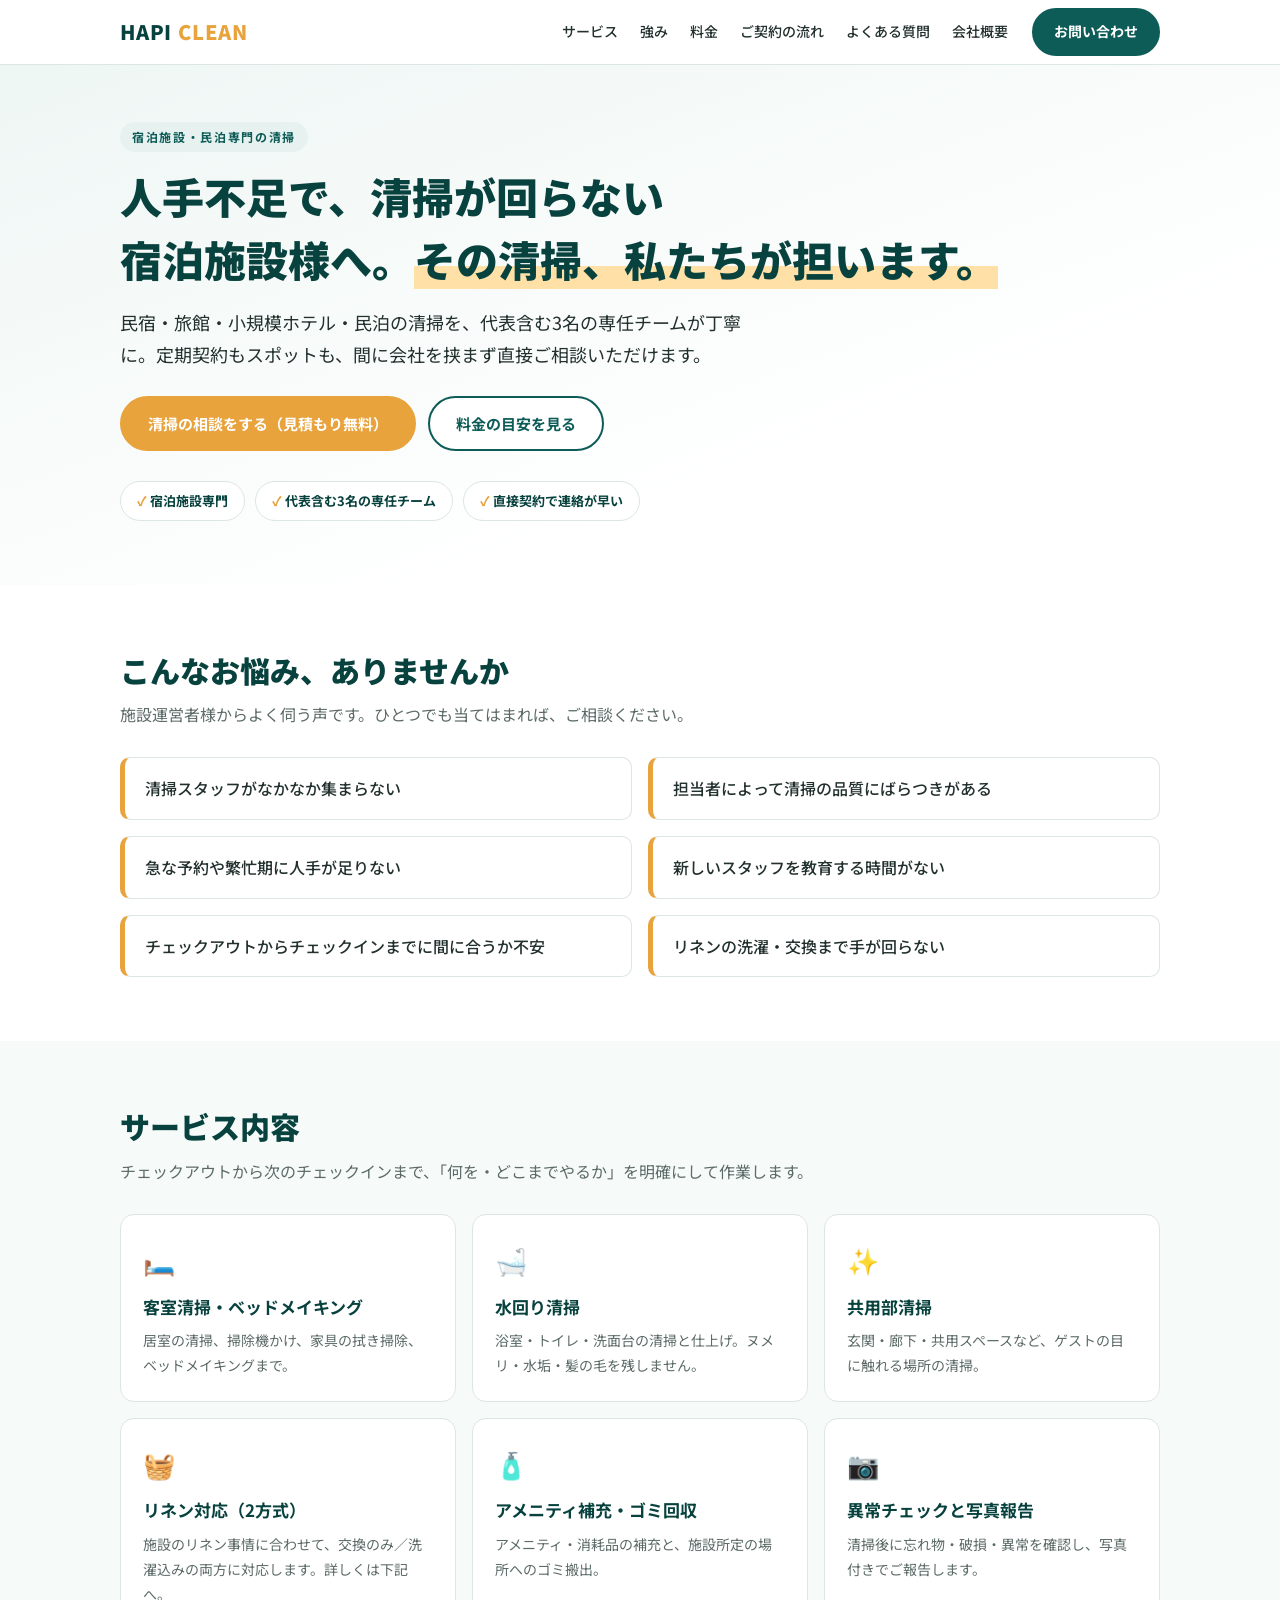
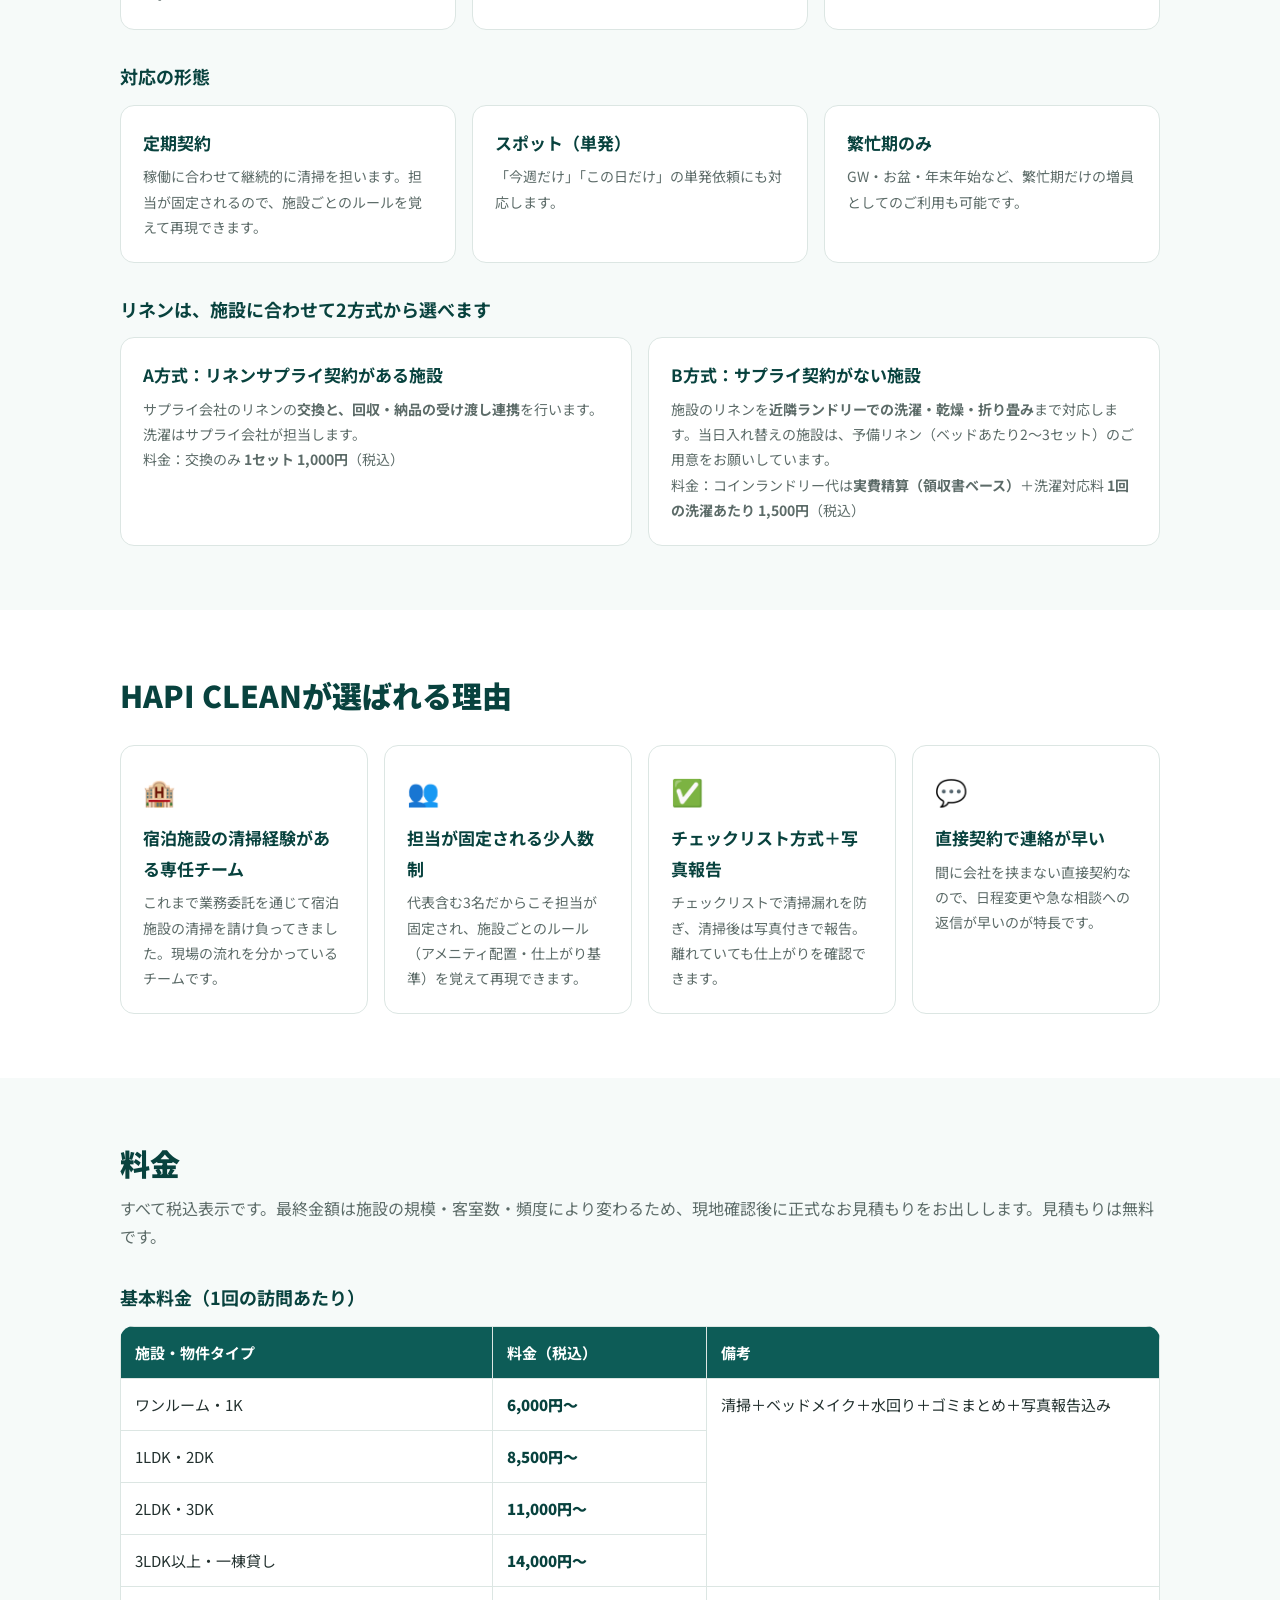
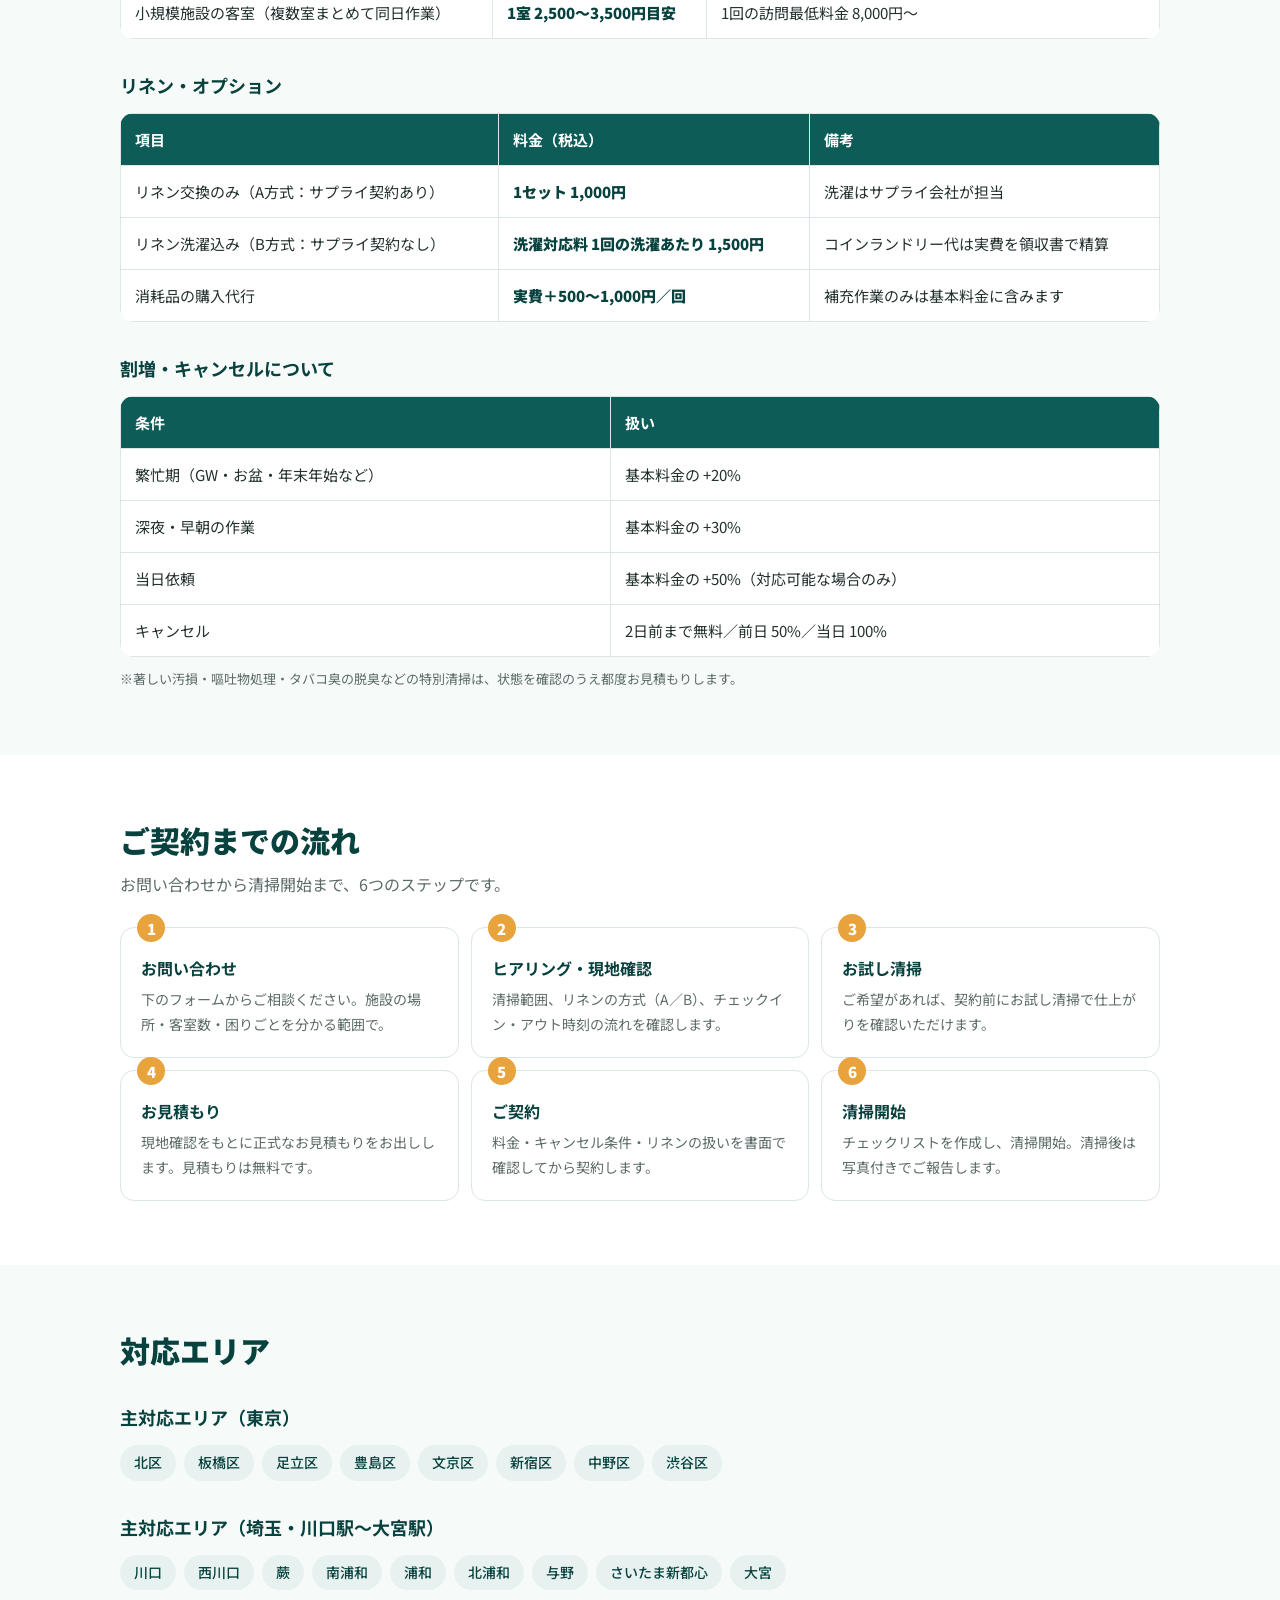
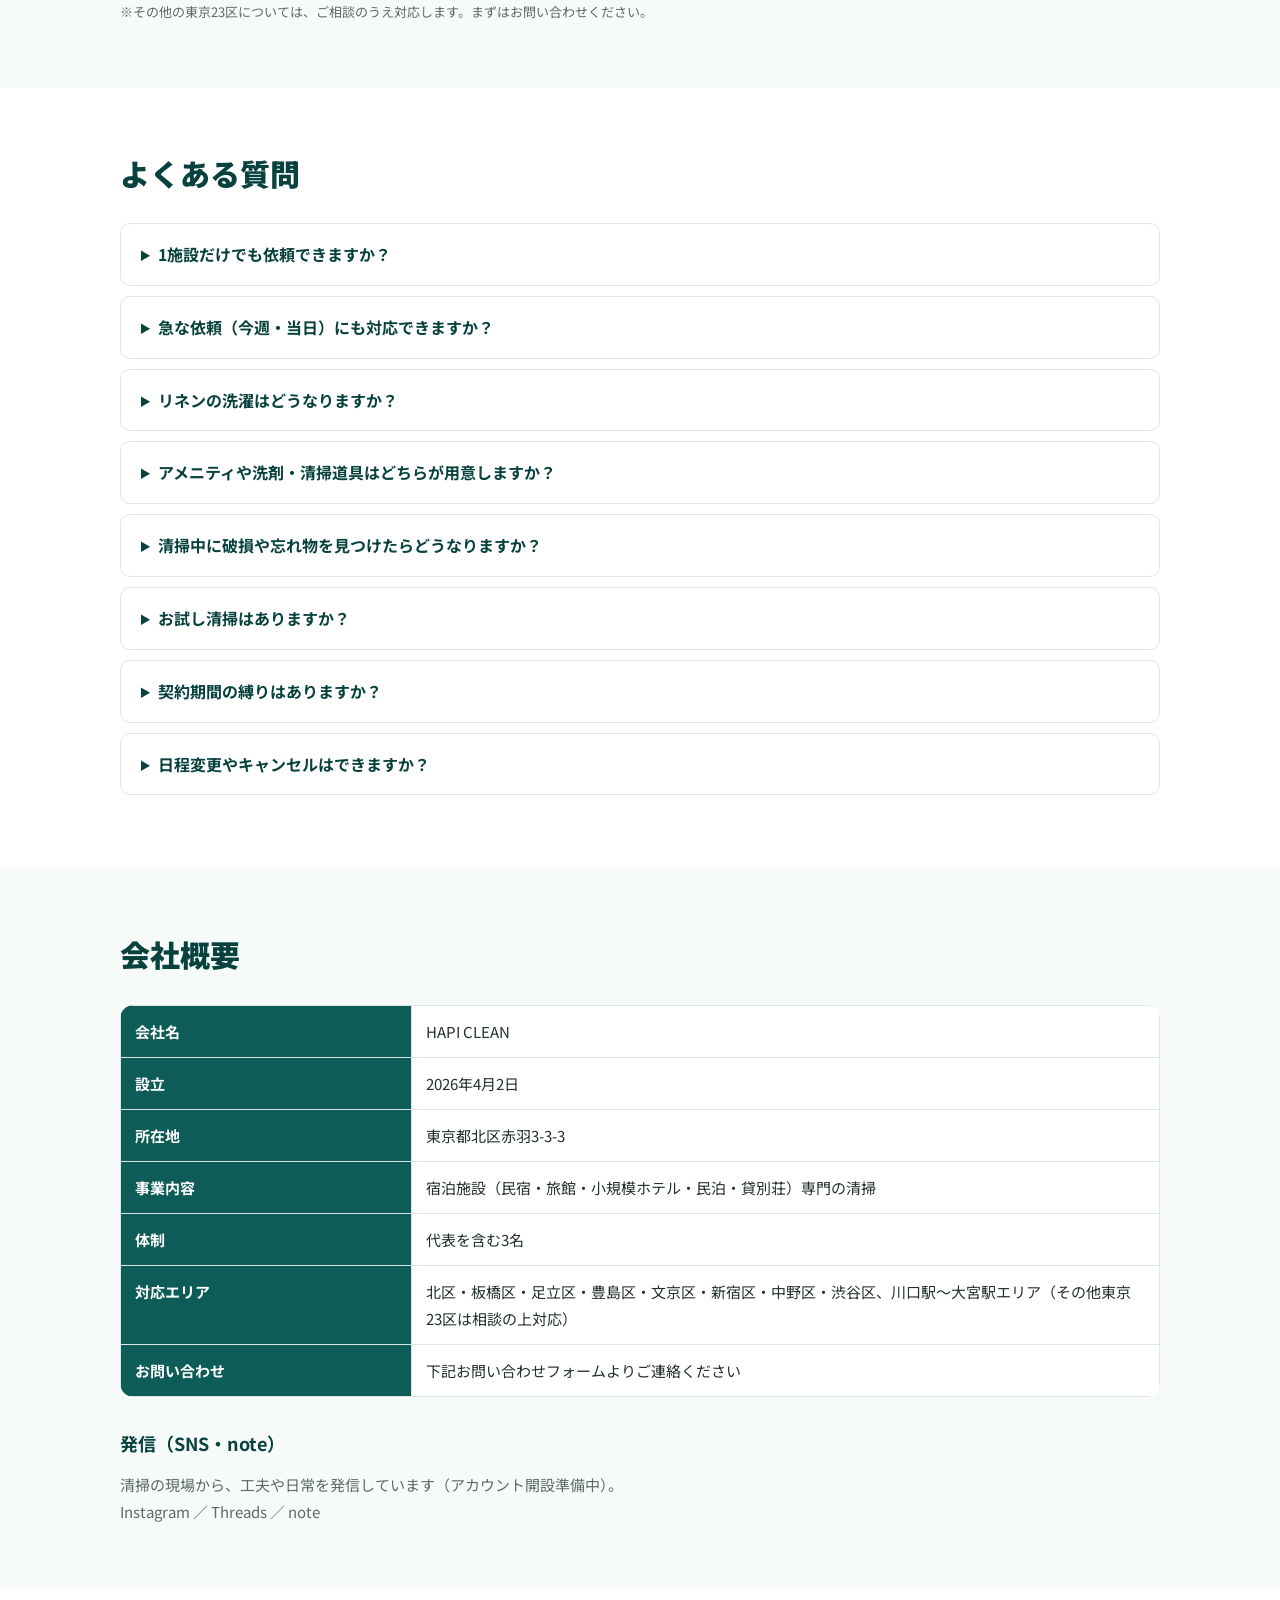
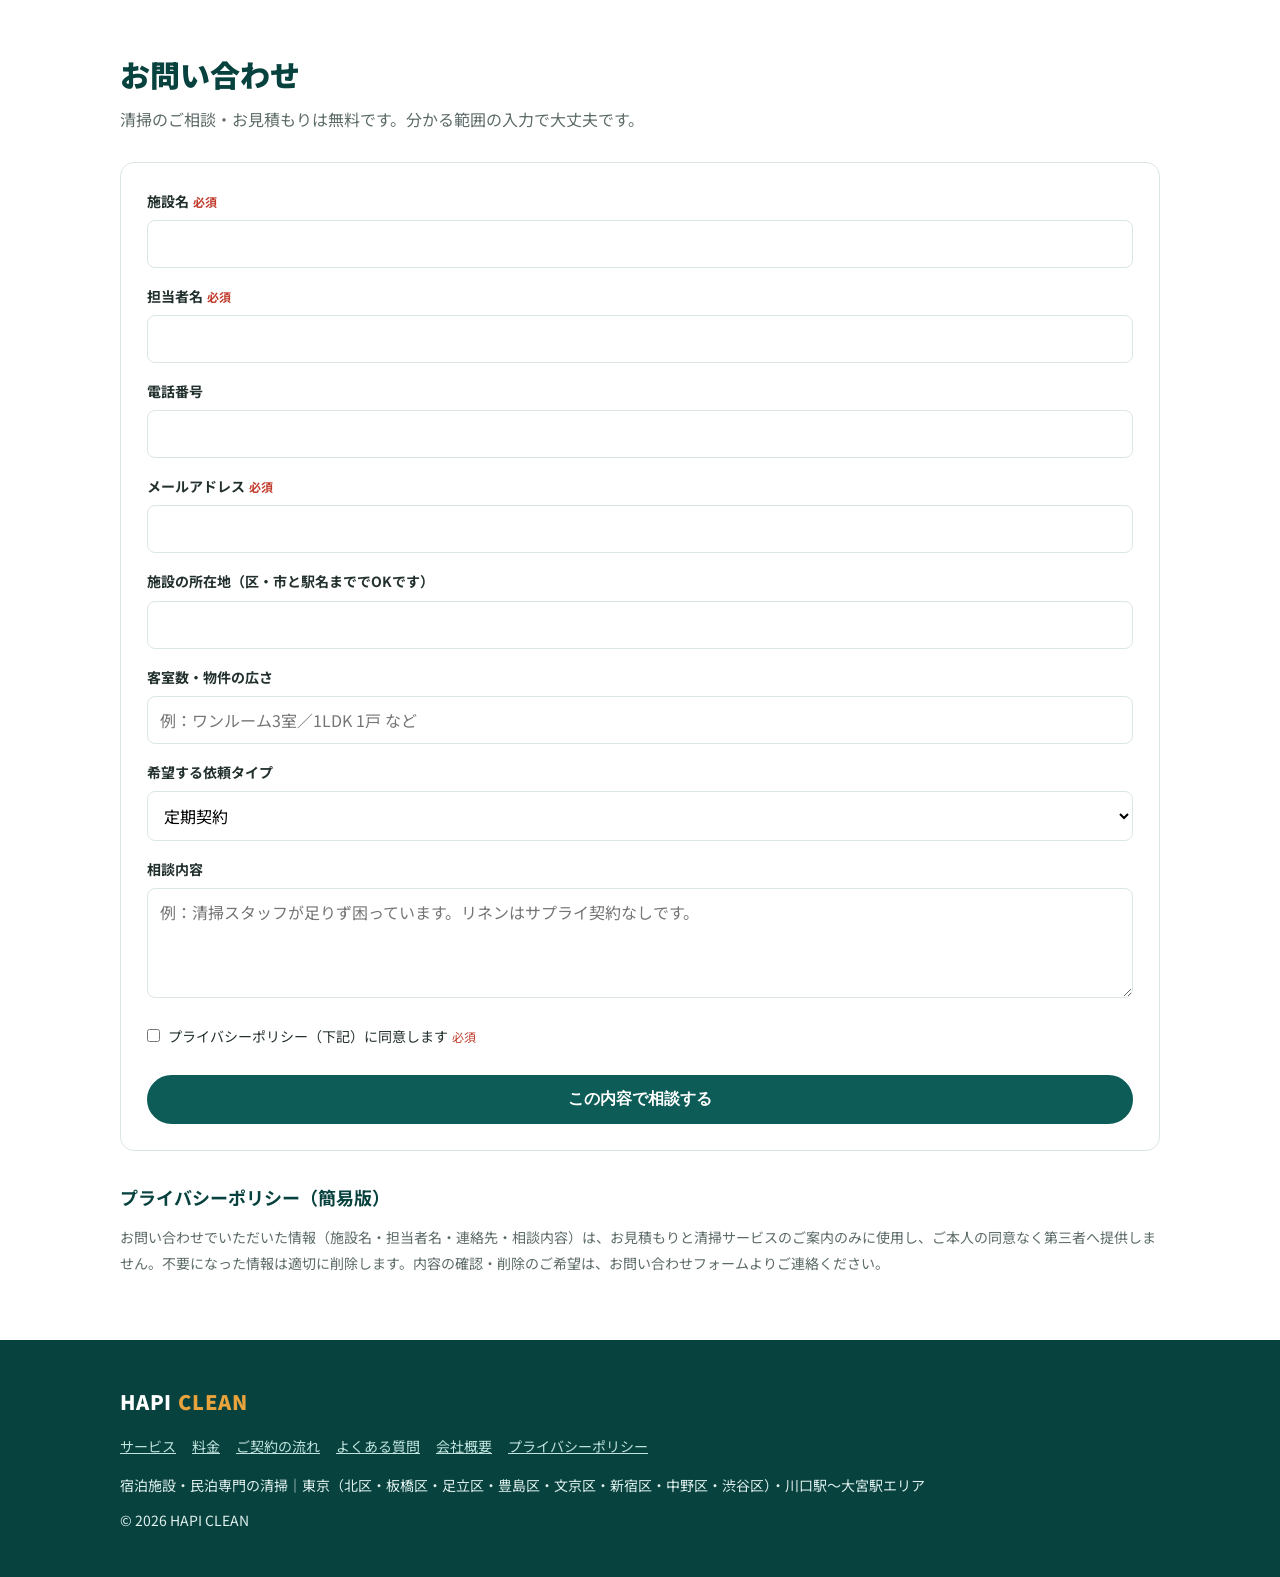
==== index.html @ 5e49e876 "会社概要に設立日と所在地を追加 Co-Authored-By: Claude Opus 5.5 <noreply@anthropic.com> Claude-Session: https://clau" ====
<!DOCTYPE html>
<html lang="ja">
<head>
<meta charset="UTF-8">
<meta name="viewport" content="width=device-width, initial-scale=1.0">
<title>HAPI CLEAN｜東京・川口〜大宮の宿泊施設・民泊専門清掃</title>
<meta name="description" content="北区・板橋区・足立区・豊島区・文京区・新宿区・中野区・渋谷区と川口駅〜大宮駅エリアの宿泊施設・民泊専門清掃。代表含む3名の専任チームが、定期契約もスポットも直接ご相談いただけます。見積もり無料。">
<link rel="preconnect" href="https://fonts.googleapis.com">
<link href="https://fonts.googleapis.com/css2?family=Noto+Sans+JP:wght@400;500;700;900&display=swap" rel="stylesheet">
<link rel="stylesheet" href="css/style.css">
</head>
<body>

<header>
  <div class="wrap header-in">
    <a class="logo" href="#top">HAPI <span>CLEAN</span></a>
    <nav class="main">
      <a href="#service">サービス</a>
      <a href="#strength">強み</a>
      <a href="#price">料金</a>
      <a href="#flow">ご契約の流れ</a>
      <a href="#faq">よくある質問</a>
      <a href="#company">会社概要</a>
    </nav>
    <a class="btn" href="#contact">お問い合わせ</a>
  </div>
</header>

<main id="top">

<!-- Hero -->
<section class="hero">
  <div class="wrap">
    <p class="eyebrow">宿泊施設・民泊専門の清掃</p>
    <h1>人手不足で、清掃が回らない<br>宿泊施設様へ。<span class="hl">その清掃、私たちが担います。</span></h1>
    <p class="sub">民宿・旅館・小規模ホテル・民泊の清掃を、代表含む3名の専任チームが丁寧に。定期契約もスポットも、間に会社を挟まず直接ご相談いただけます。</p>
    <div class="hero-cta">
      <a class="btn btn-accent" href="#contact">清掃の相談をする（見積もり無料）</a>
      <a class="btn ghost" href="#price">料金の目安を見る</a>
    </div>
    <div class="chips">
      <span class="chip">宿泊施設専門</span>
      <span class="chip">代表含む3名の専任チーム</span>
      <span class="chip">直接契約で連絡が早い</span>
    </div>
  </div>
</section>

<!-- Worries -->
<section class="sec">
  <div class="wrap">
    <div class="sec-head">
      <h2>こんなお悩み、ありませんか</h2>
      <p>施設運営者様からよく伺う声です。ひとつでも当てはまれば、ご相談ください。</p>
    </div>
    <div class="grid c2">
      <div class="worry">清掃スタッフがなかなか集まらない</div>
      <div class="worry">担当者によって清掃の品質にばらつきがある</div>
      <div class="worry">急な予約や繁忙期に人手が足りない</div>
      <div class="worry">新しいスタッフを教育する時間がない</div>
      <div class="worry">チェックアウトからチェックインまでに間に合うか不安</div>
      <div class="worry">リネンの洗濯・交換まで手が回らない</div>
    </div>
  </div>
</section>

<!-- Service -->
<section class="sec sec-soft" id="service">
  <div class="wrap">
    <div class="sec-head">
      <h2>サービス内容</h2>
      <p>チェックアウトから次のチェックインまで、「何を・どこまでやるか」を明確にして作業します。</p>
    </div>
    <div class="grid c3">
      <div class="card"><div class="ico">🛏️</div><h3>客室清掃・ベッドメイキング</h3><p>居室の清掃、掃除機かけ、家具の拭き掃除、ベッドメイキングまで。</p></div>
      <div class="card"><div class="ico">🛁</div><h3>水回り清掃</h3><p>浴室・トイレ・洗面台の清掃と仕上げ。ヌメリ・水垢・髪の毛を残しません。</p></div>
      <div class="card"><div class="ico">✨</div><h3>共用部清掃</h3><p>玄関・廊下・共用スペースなど、ゲストの目に触れる場所の清掃。</p></div>
      <div class="card"><div class="ico">🧺</div><h3>リネン対応（2方式）</h3><p>施設のリネン事情に合わせて、交換のみ／洗濯込みの両方に対応します。詳しくは下記へ。</p></div>
      <div class="card"><div class="ico">🧴</div><h3>アメニティ補充・ゴミ回収</h3><p>アメニティ・消耗品の補充と、施設所定の場所へのゴミ搬出。</p></div>
      <div class="card"><div class="ico">📷</div><h3>異常チェックと写真報告</h3><p>清掃後に忘れ物・破損・異常を確認し、写真付きでご報告します。</p></div>
    </div>

    <h3 class="block">対応の形態</h3>
    <div class="grid c3">
      <div class="card"><h3>定期契約</h3><p>稼働に合わせて継続的に清掃を担います。担当が固定されるので、施設ごとのルールを覚えて再現できます。</p></div>
      <div class="card"><h3>スポット（単発）</h3><p>「今週だけ」「この日だけ」の単発依頼にも対応します。</p></div>
      <div class="card"><h3>繁忙期のみ</h3><p>GW・お盆・年末年始など、繁忙期だけの増員としてのご利用も可能です。</p></div>
    </div>

    <h3 class="block">リネンは、施設に合わせて2方式から選べます</h3>
    <div class="grid c2">
      <div class="card">
        <h3>A方式：リネンサプライ契約がある施設</h3>
        <p>サプライ会社のリネンの<strong>交換と、回収・納品の受け渡し連携</strong>を行います。洗濯はサプライ会社が担当します。<br>料金：交換のみ <strong>1セット 1,000円</strong>（税込）</p>
      </div>
      <div class="card">
        <h3>B方式：サプライ契約がない施設</h3>
        <p>施設のリネンを<strong>近隣ランドリーでの洗濯・乾燥・折り畳み</strong>まで対応します。当日入れ替えの施設は、予備リネン（ベッドあたり2〜3セット）のご用意をお願いしています。<br>料金：コインランドリー代は<strong>実費精算（領収書ベース）</strong>＋洗濯対応料 <strong>1回の洗濯あたり 1,500円</strong>（税込）</p>
      </div>
    </div>
  </div>
</section>

<!-- Strength -->
<section class="sec" id="strength">
  <div class="wrap">
    <div class="sec-head">
      <h2>HAPI CLEANが選ばれる理由</h2>
    </div>
    <div class="grid c4">
      <div class="card"><div class="ico">🏨</div><h3>宿泊施設の清掃経験がある専任チーム</h3><p>これまで業務委託を通じて宿泊施設の清掃を請け負ってきました。現場の流れを分かっているチームです。</p></div>
      <div class="card"><div class="ico">👥</div><h3>担当が固定される少人数制</h3><p>代表含む3名だからこそ担当が固定され、施設ごとのルール（アメニティ配置・仕上がり基準）を覚えて再現できます。</p></div>
      <div class="card"><div class="ico">✅</div><h3>チェックリスト方式＋写真報告</h3><p>チェックリストで清掃漏れを防ぎ、清掃後は写真付きで報告。離れていても仕上がりを確認できます。</p></div>
      <div class="card"><div class="ico">💬</div><h3>直接契約で連絡が早い</h3><p>間に会社を挟まない直接契約なので、日程変更や急な相談への返信が早いのが特長です。</p></div>
    </div>
  </div>
</section>

<!-- Price -->
<section class="sec sec-soft" id="price">
  <div class="wrap">
    <div class="sec-head">
      <h2>料金</h2>
      <p>すべて税込表示です。最終金額は施設の規模・客室数・頻度により変わるため、現地確認後に正式なお見積もりをお出しします。見積もりは無料です。</p>
    </div>

    <h3 class="block">基本料金（1回の訪問あたり）</h3>
    <table>
      <tr><th>施設・物件タイプ</th><th>料金（税込）</th><th>備考</th></tr>
      <tr><td>ワンルーム・1K</td><td class="price">6,000円〜</td><td rowspan="4">清掃＋ベッドメイク＋水回り＋ゴミまとめ＋写真報告込み</td></tr>
      <tr><td>1LDK・2DK</td><td class="price">8,500円〜</td></tr>
      <tr><td>2LDK・3DK</td><td class="price">11,000円〜</td></tr>
      <tr><td>3LDK以上・一棟貸し</td><td class="price">14,000円〜</td></tr>
      <tr><td>小規模施設の客室（複数室まとめて同日作業）</td><td class="price">1室 2,500〜3,500円目安</td><td>1回の訪問最低料金 8,000円〜</td></tr>
    </table>

    <h3 class="block">リネン・オプション</h3>
    <table>
      <tr><th>項目</th><th>料金（税込）</th><th>備考</th></tr>
      <tr><td>リネン交換のみ（A方式：サプライ契約あり）</td><td class="price">1セット 1,000円</td><td>洗濯はサプライ会社が担当</td></tr>
      <tr><td>リネン洗濯込み（B方式：サプライ契約なし）</td><td class="price">洗濯対応料 1回の洗濯あたり 1,500円</td><td>コインランドリー代は実費を領収書で精算</td></tr>
      <tr><td>消耗品の購入代行</td><td class="price">実費＋500〜1,000円／回</td><td>補充作業のみは基本料金に含みます</td></tr>
    </table>

    <h3 class="block">割増・キャンセルについて</h3>
    <table>
      <tr><th>条件</th><th>扱い</th></tr>
      <tr><td>繁忙期（GW・お盆・年末年始など）</td><td>基本料金の +20%</td></tr>
      <tr><td>深夜・早朝の作業</td><td>基本料金の +30%</td></tr>
      <tr><td>当日依頼</td><td>基本料金の +50%（対応可能な場合のみ）</td></tr>
      <tr><td>キャンセル</td><td>2日前まで無料／前日 50%／当日 100%</td></tr>
    </table>
    <p class="note">※著しい汚損・嘔吐物処理・タバコ臭の脱臭などの特別清掃は、状態を確認のうえ都度お見積もりします。</p>
  </div>
</section>

<!-- Flow -->
<section class="sec" id="flow">
  <div class="wrap">
    <div class="sec-head">
      <h2>ご契約までの流れ</h2>
      <p>お問い合わせから清掃開始まで、6つのステップです。</p>
    </div>
    <div class="steps">
      <div class="step"><h3>お問い合わせ</h3><p>下のフォームからご相談ください。施設の場所・客室数・困りごとを分かる範囲で。</p></div>
      <div class="step"><h3>ヒアリング・現地確認</h3><p>清掃範囲、リネンの方式（A／B）、チェックイン・アウト時刻の流れを確認します。</p></div>
      <div class="step"><h3>お試し清掃</h3><p>ご希望があれば、契約前にお試し清掃で仕上がりを確認いただけます。</p></div>
      <div class="step"><h3>お見積もり</h3><p>現地確認をもとに正式なお見積もりをお出しします。見積もりは無料です。</p></div>
      <div class="step"><h3>ご契約</h3><p>料金・キャンセル条件・リネンの扱いを書面で確認してから契約します。</p></div>
      <div class="step"><h3>清掃開始</h3><p>チェックリストを作成し、清掃開始。清掃後は写真付きでご報告します。</p></div>
    </div>
  </div>
</section>

<!-- Area -->
<section class="sec sec-soft" id="area">
  <div class="wrap">
    <div class="sec-head">
      <h2>対応エリア</h2>
    </div>
    <h3 class="block" style="margin-top:0">主対応エリア（東京）</h3>
    <div class="area-list">
      <span>北区</span><span>板橋区</span><span>足立区</span><span>豊島区</span><span>文京区</span><span>新宿区</span><span>中野区</span><span>渋谷区</span>
    </div>
    <h3 class="block">主対応エリア（埼玉・川口駅〜大宮駅）</h3>
    <div class="area-list">
      <span>川口</span><span>西川口</span><span>蕨</span><span>南浦和</span><span>浦和</span><span>北浦和</span><span>与野</span><span>さいたま新都心</span><span>大宮</span>
    </div>
    <p class="note">※その他の東京23区については、ご相談のうえ対応します。まずはお問い合わせください。</p>
  </div>
</section>

<!-- FAQ -->
<section class="sec" id="faq">
  <div class="wrap">
    <div class="sec-head">
      <h2>よくある質問</h2>
    </div>
    <details><summary>1施設だけでも依頼できますか？</summary><p>はい。小規模な施設・民泊1軒からご相談いただけます。複数室を同日にまとめて作業する場合は、1室あたりの単価が下がる形でお見積もりします（1回の訪問最低料金は8,000円〜です）。</p></details>
    <details><summary>急な依頼（今週・当日）にも対応できますか？</summary><p>スケジュールに空きがあれば対応します。当日依頼は基本料金の+50%で、対応可能な場合のみお受けします。まずはご相談ください。</p></details>
    <details><summary>リネンの洗濯はどうなりますか？</summary><p>施設のリネンサプライ契約の有無で2方式あります。契約がある施設は交換と回収・納品の連携まで（1セット1,000円）、契約がない施設は近隣ランドリーでの洗濯・乾燥・折り畳みまで対応し、洗濯の実費は領収書で精算、手間賃として洗濯対応料（1回の洗濯あたり1,500円）をいただきます。当日入れ替えの場合は、予備リネンをベッドあたり2〜3セットご用意ください。</p></details>
    <details><summary>アメニティや洗剤・清掃道具はどちらが用意しますか？</summary><p>原則として施設様の備え付け・ストックを使用します。消耗品の購入代行も可能です（実費＋500〜1,000円／回）。契約時に取り決めます。</p></details>
    <details><summary>清掃中に破損や忘れ物を見つけたらどうなりますか？</summary><p>その場で写真を撮り、速やかに施設様へご報告します。忘れ物は施設様のルールに従って保管・引き渡しをします。</p></details>
    <details><summary>お試し清掃はありますか？</summary><p>はい。ご契約前にお試し清掃で仕上がりを確認いただけます。料金は通常の1回分です。</p></details>
    <details><summary>契約期間の縛りはありますか？</summary><p>長期の縛りは設けていません。定期契約の解約条件は契約時に書面でご案内します。</p></details>
    <details><summary>日程変更やキャンセルはできますか？</summary><p>2日前まで無料、前日は料金の50%、当日は100%をキャンセル料としていただきます。日程変更は空き状況により対応しますので、お早めにご連絡ください。</p></details>
  </div>
</section>

<!-- Company -->
<section class="sec sec-soft" id="company">
  <div class="wrap">
    <div class="sec-head">
      <h2>会社概要</h2>
    </div>
    <table>
      <tr><th style="width:28%">会社名</th><td>HAPI CLEAN</td></tr>
      <tr><th>設立</th><td>2026年4月2日</td></tr>
      <tr><th>所在地</th><td>東京都北区赤羽3-3-3</td></tr>
      <tr><th>事業内容</th><td>宿泊施設（民宿・旅館・小規模ホテル・民泊・貸別荘）専門の清掃</td></tr>
      <tr><th>体制</th><td>代表を含む3名</td></tr>
      <tr><th>対応エリア</th><td>北区・板橋区・足立区・豊島区・文京区・新宿区・中野区・渋谷区、川口駅〜大宮駅エリア（その他東京23区は相談の上対応）</td></tr>
      <tr><th>お問い合わせ</th><td>下記お問い合わせフォームよりご連絡ください</td></tr>
    </table>

    <h3 class="block">発信（SNS・note）</h3>
    <p style="color:var(--gray);font-size:15px">清掃の現場から、工夫や日常を発信しています（アカウント開設準備中）。<br>
    Instagram ／ Threads ／ note</p>
  </div>
</section>

<!-- Contact -->
<section class="sec" id="contact">
  <div class="wrap">
    <div class="sec-head">
      <h2>お問い合わせ</h2>
      <p>清掃のご相談・お見積もりは無料です。分かる範囲の入力で大丈夫です。</p>
    </div>
    <form id="inq" novalidate>
      <label>施設名<span class="req">必須</span></label>
      <input type="text" name="facility" required>
      <label>担当者名<span class="req">必須</span></label>
      <input type="text" name="person" required>
      <label>電話番号</label>
      <input type="tel" name="tel">
      <label>メールアドレス<span class="req">必須</span></label>
      <input type="email" name="email" required>
      <label>施設の所在地（区・市と駅名まででOKです）</label>
      <input type="text" name="place">
      <label>客室数・物件の広さ</label>
      <input type="text" name="rooms" placeholder="例：ワンルーム3室／1LDK 1戸 など">
      <label>希望する依頼タイプ</label>
      <select name="type">
        <option>定期契約</option>
        <option>スポット（単発）</option>
        <option>繁忙期のみ</option>
        <option>その他・未定</option>
      </select>
      <label>相談内容</label>
      <textarea name="message" placeholder="例：清掃スタッフが足りず困っています。リネンはサプライ契約なしです。"></textarea>
      <label class="check"><input type="checkbox" id="agree" required><span>プライバシーポリシー（下記）に同意します<span class="req">必須</span></span></label>
      <input type="text" name="_honey" style="display:none" tabindex="-1" autocomplete="off">
      <button class="btn" type="submit">この内容で相談する</button>
    </form>
    <div id="thanks">ありがとうございます。内容を受け付けました。<br>担当より折り返しご連絡します。</div>

    <h3 class="block" id="privacy">プライバシーポリシー（簡易版）</h3>
    <p style="font-size:14px;color:var(--gray)">お問い合わせでいただいた情報（施設名・担当者名・連絡先・相談内容）は、お見積もりと清掃サービスのご案内のみに使用し、ご本人の同意なく第三者へ提供しません。不要になった情報は適切に削除します。内容の確認・削除のご希望は、お問い合わせフォームよりご連絡ください。</p>
  </div>
</section>

</main>

<footer>
  <div class="wrap">
    <a class="logo" href="#top">HAPI <span>CLEAN</span></a>
    <nav>
      <a href="#service">サービス</a>
      <a href="#price">料金</a>
      <a href="#flow">ご契約の流れ</a>
      <a href="#faq">よくある質問</a>
      <a href="#company">会社概要</a>
      <a href="#privacy">プライバシーポリシー</a>
    </nav>
    <p>宿泊施設・民泊専門の清掃｜東京（北区・板橋区・足立区・豊島区・文京区・新宿区・中野区・渋谷区）・川口駅〜大宮駅エリア</p>
    <p style="margin-top:10px">© 2026 HAPI CLEAN</p>
  </div>
</footer>

<div class="sticky-cta">
  <a class="btn ghost" href="#price">料金を見る</a>
  <a class="btn btn-accent" href="#contact">お問い合わせ</a>
</div>

<script src="js/main.js"></script>
</body>
</html>
---- css/style.css ----
:root{
  --teal:#0d5c57; --teal-dark:#08423e; --teal-light:#e7f2f0;
  --accent:#e8a33d; --ink:#22302e; --gray:#5c6b68; --line:#dce6e3;
  --bg:#ffffff; --bg-soft:#f6faf9; --radius:14px;
}
*{margin:0;padding:0;box-sizing:border-box}
html{scroll-behavior:smooth}
body{font-family:"Noto Sans JP",system-ui,-apple-system,"Hiragino Kaku Gothic ProN",sans-serif;color:var(--ink);background:var(--bg);line-height:1.8;font-size:16px}
img{max-width:100%}
a{color:var(--teal)}
.wrap{max-width:1080px;margin:0 auto;padding:0 20px}
h2{font-size:clamp(22px,4.5vw,30px);font-weight:900;color:var(--teal-dark);line-height:1.45;margin-bottom:8px}
.sec{padding:64px 0}
.sec-soft{background:var(--bg-soft)}
.sec-head{margin-bottom:28px}
.sec-head p{color:var(--gray)}
.eyebrow{display:inline-block;font-size:12px;font-weight:700;letter-spacing:.14em;color:var(--teal);background:var(--teal-light);border-radius:999px;padding:4px 12px;margin-bottom:12px}
/* header */
header{position:sticky;top:0;z-index:50;background:rgba(255,255,255,.95);backdrop-filter:blur(6px);border-bottom:1px solid var(--line)}
.header-in{display:flex;align-items:center;gap:16px;height:64px}
.logo{font-weight:900;font-size:20px;color:var(--teal-dark);letter-spacing:.04em;text-decoration:none}
.logo span{color:var(--accent)}
nav.main{margin-left:auto;display:none;gap:22px;font-size:14px;font-weight:500}
nav.main a{color:var(--ink);text-decoration:none}
.btn{display:inline-block;background:var(--teal);color:#fff;font-weight:700;text-decoration:none;border-radius:999px;padding:12px 26px;font-size:15px;border:2px solid var(--teal);transition:.2s}
.btn:hover{background:var(--teal-dark)}
.btn.ghost{background:#fff;color:var(--teal)}
.btn.ghost:hover{background:var(--teal-light)}
.btn-accent{background:var(--accent);border-color:var(--accent);color:#fff}
header .btn{margin-left:auto;padding:9px 20px;font-size:14px}
@media(min-width:860px){nav.main{display:flex}header .btn{margin-left:8px}}
/* hero */
.hero{background:linear-gradient(160deg,#eef6f4 0%,#ffffff 70%);padding:56px 0 64px}
.hero h1{font-size:clamp(26px,6vw,42px);font-weight:900;line-height:1.5;color:var(--teal-dark);margin-bottom:16px}
.hero h1 .hl{background:linear-gradient(transparent 62%,#ffe1a8 62%)}
.hero p.sub{font-size:clamp(15px,2.6vw,18px);color:var(--ink);max-width:640px;margin-bottom:26px}
.hero-cta{display:flex;flex-wrap:wrap;gap:12px;margin-bottom:30px}
.chips{display:flex;flex-wrap:wrap;gap:10px}
.chip{background:#fff;border:1px solid var(--line);border-radius:999px;padding:7px 16px;font-size:13px;font-weight:700;color:var(--teal-dark)}
.chip::before{content:"✓ ";color:var(--accent);font-weight:900}
/* cards */
.grid{display:grid;gap:16px}
@media(min-width:720px){.grid.c2{grid-template-columns:1fr 1fr}.grid.c3{grid-template-columns:repeat(3,1fr)}.grid.c4{grid-template-columns:repeat(2,1fr)}}
@media(min-width:980px){.grid.c4{grid-template-columns:repeat(4,1fr)}}
.card{background:#fff;border:1px solid var(--line);border-radius:var(--radius);padding:22px}
.card h3{font-size:17px;font-weight:700;color:var(--teal-dark);margin-bottom:6px}
.card p{font-size:14px;color:var(--gray)}
.card .ico{font-size:26px;margin-bottom:8px}
.worry{background:#fff;border:1px solid var(--line);border-left:5px solid var(--accent);border-radius:10px;padding:16px 20px;font-weight:500}
/* tables */
table{width:100%;border-collapse:collapse;background:#fff;border-radius:var(--radius);overflow:hidden;font-size:15px}
th,td{border:1px solid var(--line);padding:12px 14px;text-align:left;vertical-align:top}
th{background:var(--teal);color:#fff;font-weight:700}
td.price{font-weight:900;color:var(--teal-dark);white-space:nowrap}
.note{font-size:13px;color:var(--gray);margin-top:10px}
h3.block{font-size:18px;font-weight:700;color:var(--teal-dark);margin:30px 0 12px}
/* steps */
.steps{counter-reset:step;display:grid;gap:12px}
@media(min-width:720px){.steps{grid-template-columns:repeat(3,1fr)}}
.step{background:#fff;border:1px solid var(--line);border-radius:var(--radius);padding:20px;position:relative}
.step::before{counter-increment:step;content:counter(step);position:absolute;top:-14px;left:16px;background:var(--accent);color:#fff;font-weight:900;width:28px;height:28px;border-radius:50%;display:flex;align-items:center;justify-content:center;font-size:15px}
.step h3{font-size:16px;margin:6px 0 4px;color:var(--teal-dark)}
.step p{font-size:14px;color:var(--gray)}
/* faq */
details{background:#fff;border:1px solid var(--line);border-radius:10px;margin-bottom:10px;padding:4px 20px}
summary{cursor:pointer;font-weight:700;padding:12px 0;color:var(--teal-dark)}
details p{padding:0 0 14px;font-size:14px;color:var(--gray)}
/* area */
.area-list{display:flex;flex-wrap:wrap;gap:8px;margin:10px 0 4px}
.area-list span{background:var(--teal-light);color:var(--teal-dark);border-radius:999px;padding:5px 14px;font-size:14px;font-weight:500}
/* form */
form{background:#fff;border:1px solid var(--line);border-radius:var(--radius);padding:26px}
label{display:block;font-weight:700;font-size:14px;margin:16px 0 6px}
label:first-child{margin-top:0}
input[type=text],input[type=tel],input[type=email],select,textarea{width:100%;border:1px solid var(--line);border-radius:8px;padding:11px 12px;font-size:16px;font-family:inherit;background:#fff}
textarea{min-height:110px}
.req{color:#c0392b;font-size:12px;margin-left:4px}
.check{display:flex;gap:8px;align-items:flex-start;font-weight:400;font-size:14px;margin-top:18px}
.check input{margin-top:5px}
form .btn{margin-top:20px;width:100%;text-align:center;cursor:pointer;font-size:16px}
#thanks{display:none;background:var(--teal-light);border-radius:var(--radius);padding:26px;text-align:center;font-weight:700;color:var(--teal-dark)}
/* footer */
footer{background:var(--teal-dark);color:#dff0ed;padding:44px 0 110px;font-size:14px}
footer .logo{color:#fff}
footer a{color:#bfe3dd}
footer nav{display:flex;flex-wrap:wrap;gap:16px;margin:14px 0}
/* mobile sticky cta */
.sticky-cta{position:fixed;left:0;right:0;bottom:0;z-index:60;background:rgba(255,255,255,.97);border-top:1px solid var(--line);padding:10px 16px calc(10px + env(safe-area-inset-bottom));display:flex;gap:10px}
.sticky-cta a{flex:1;text-align:center}
@media(min-width:860px){.sticky-cta{display:none}footer{padding-bottom:44px}}
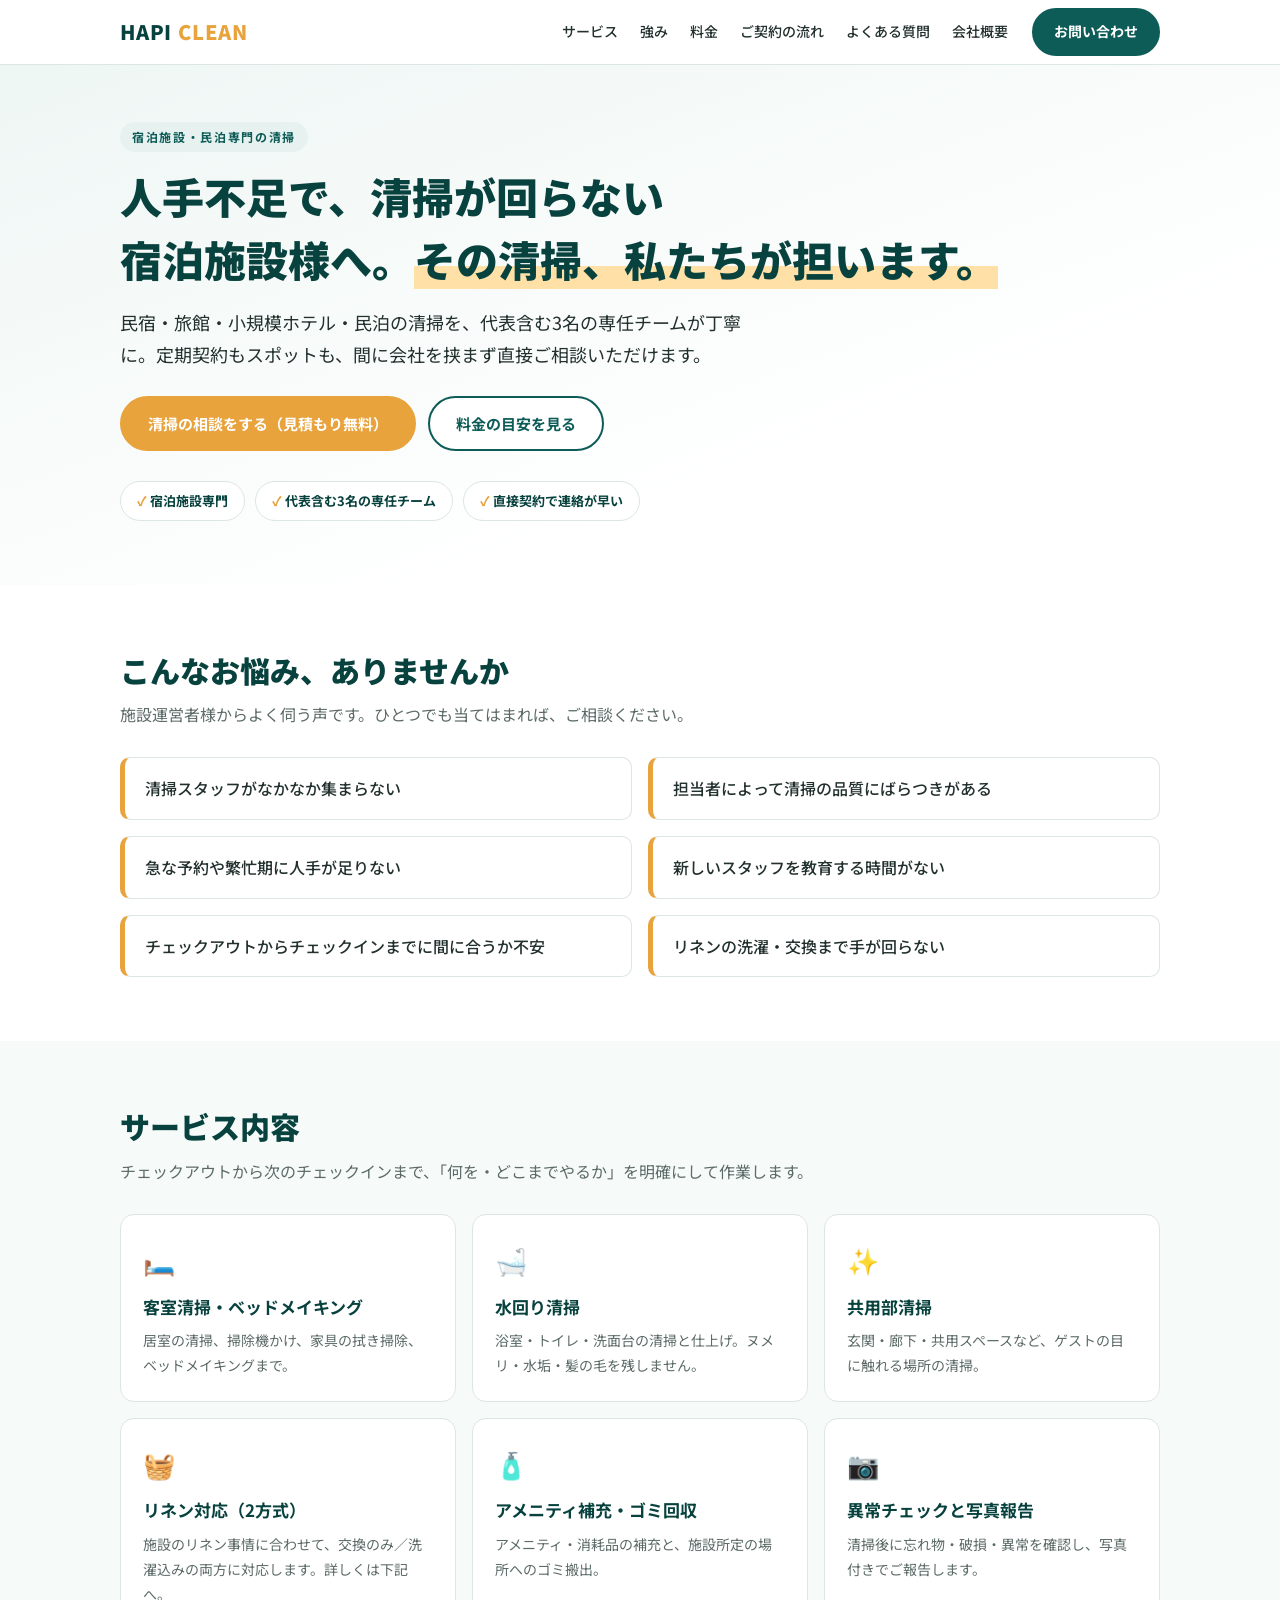
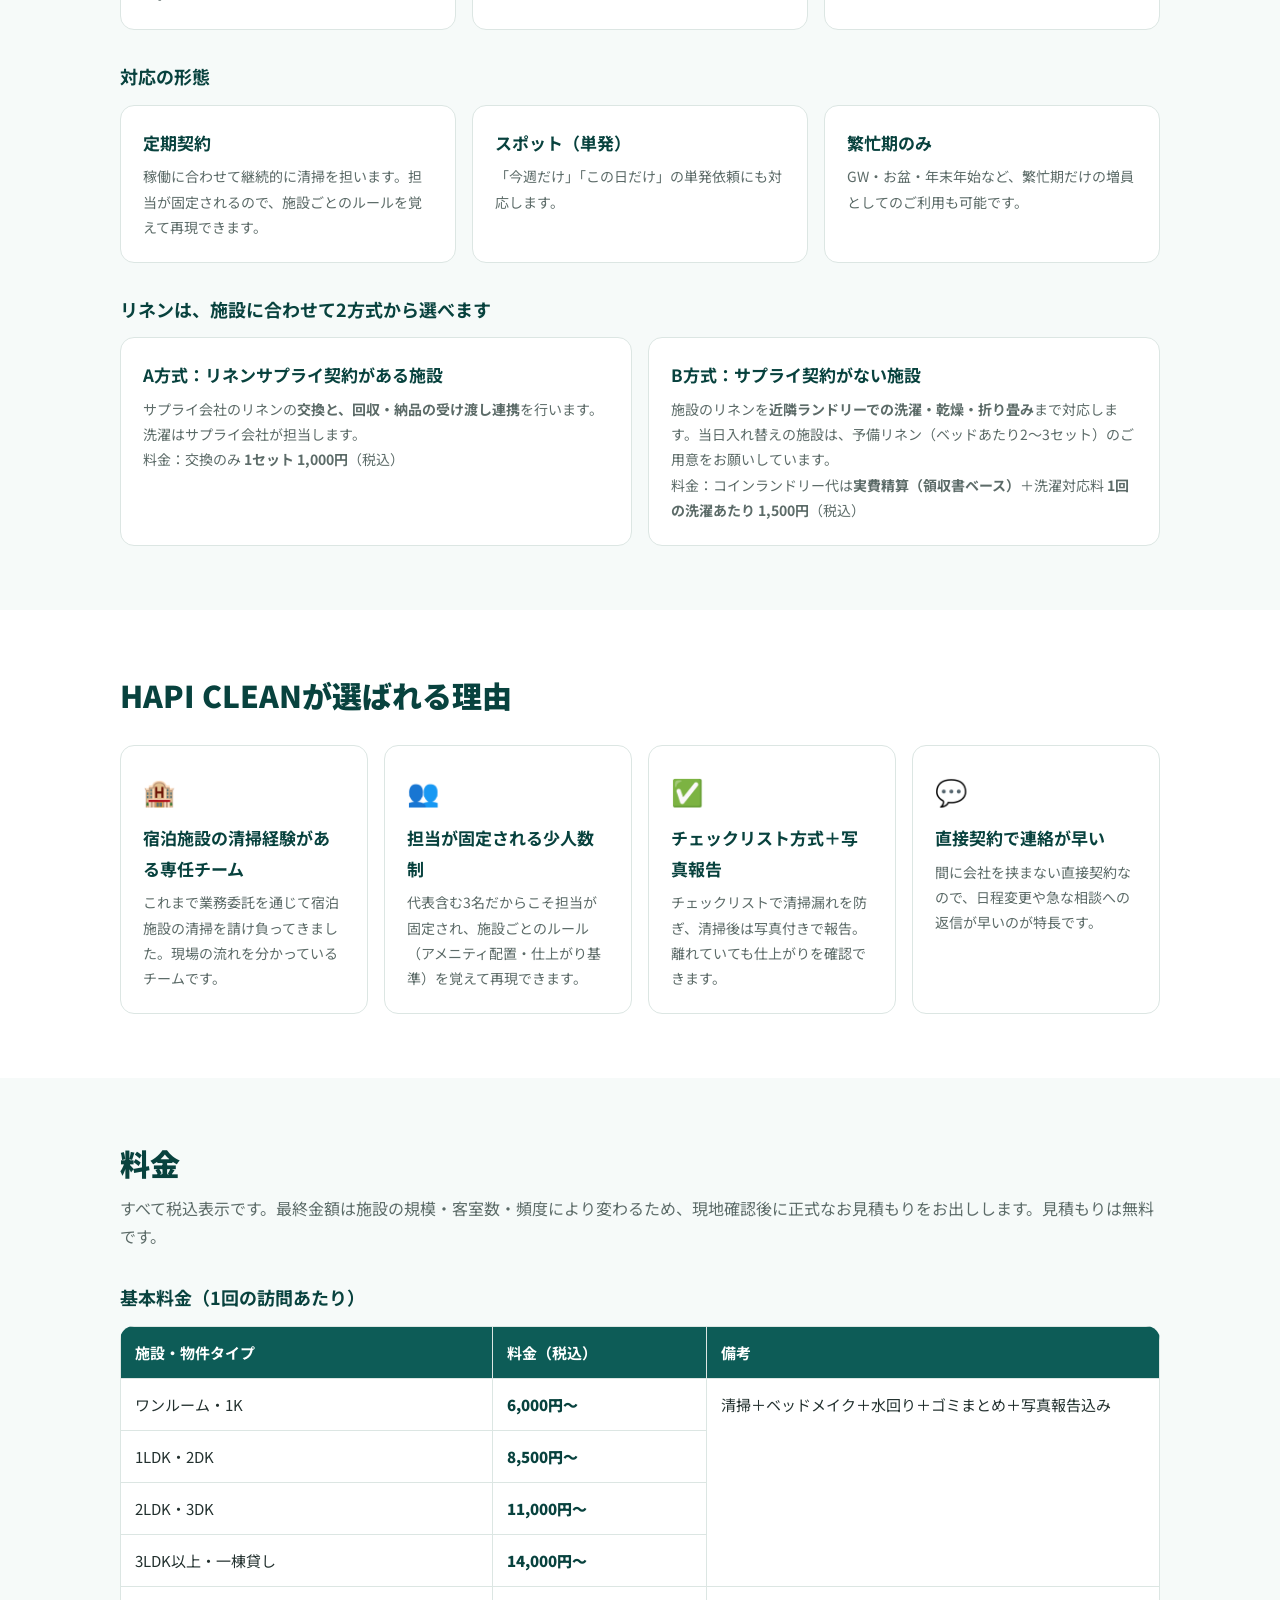
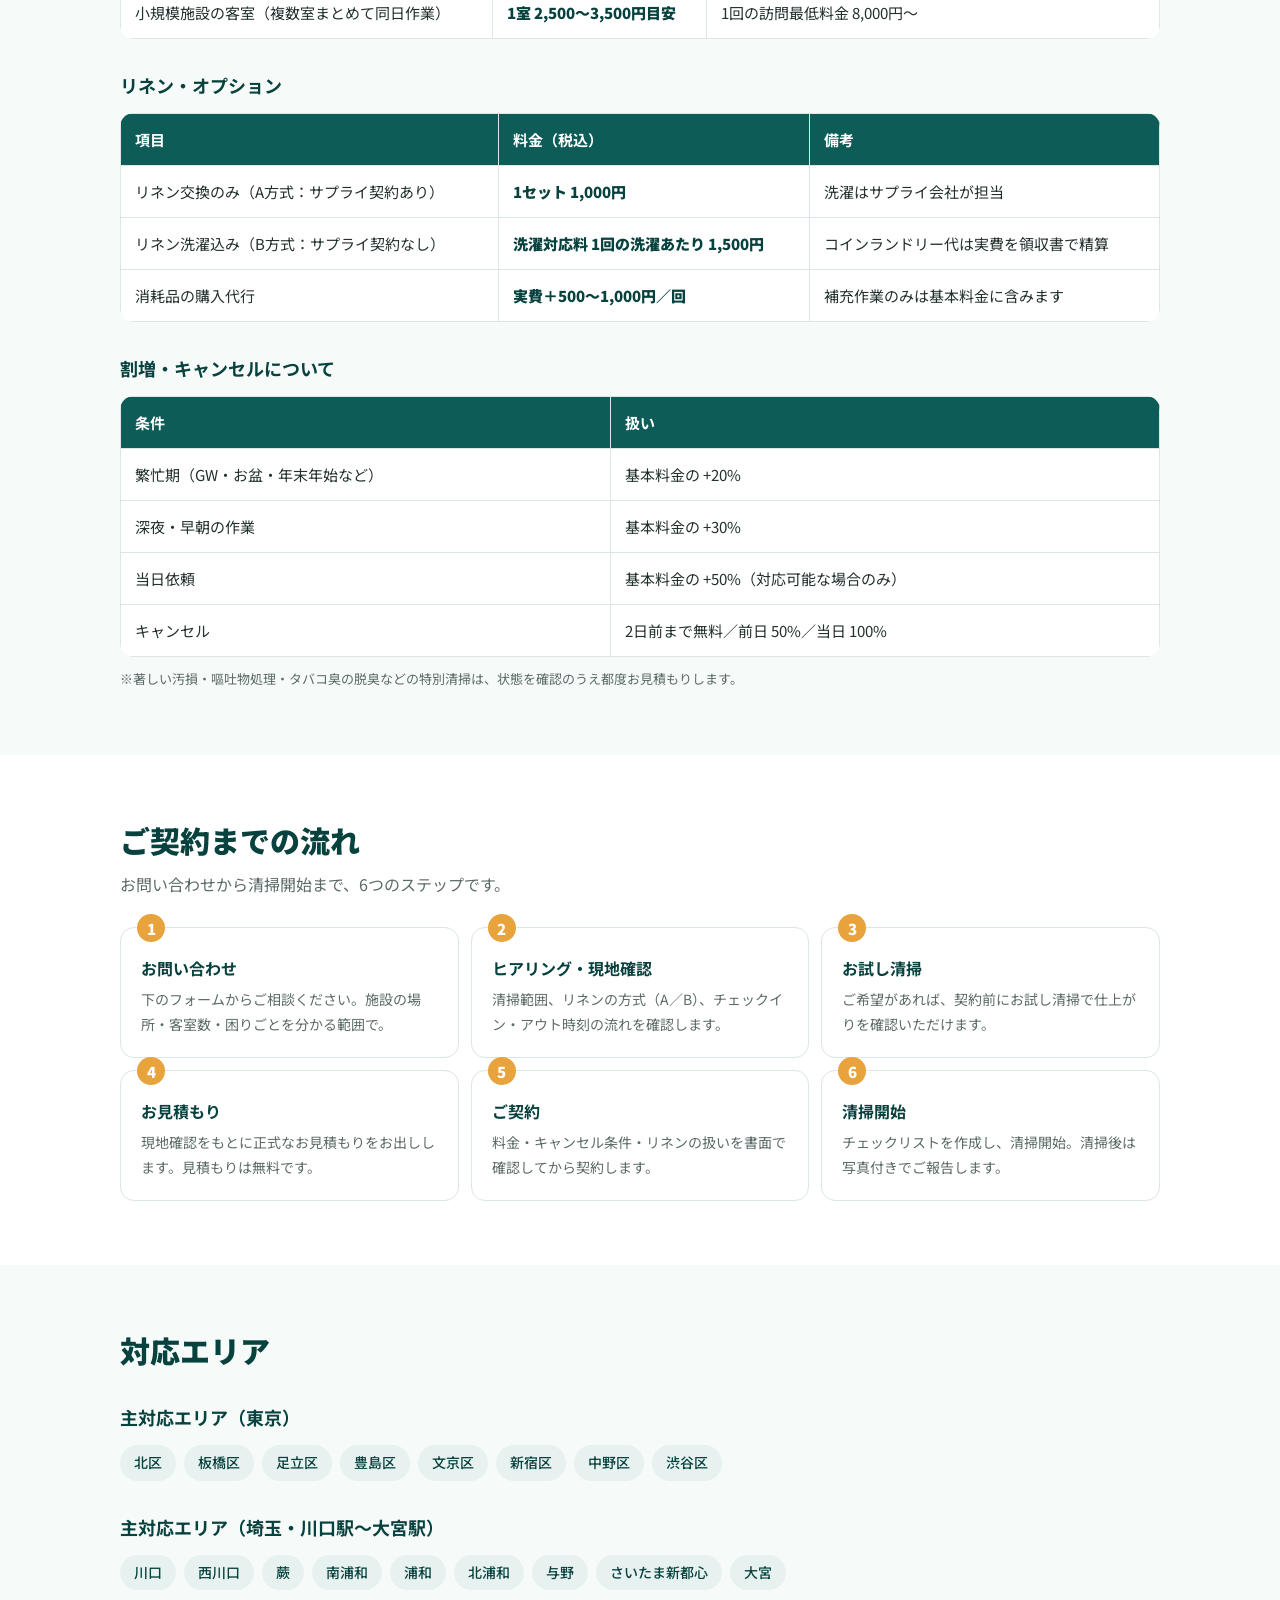
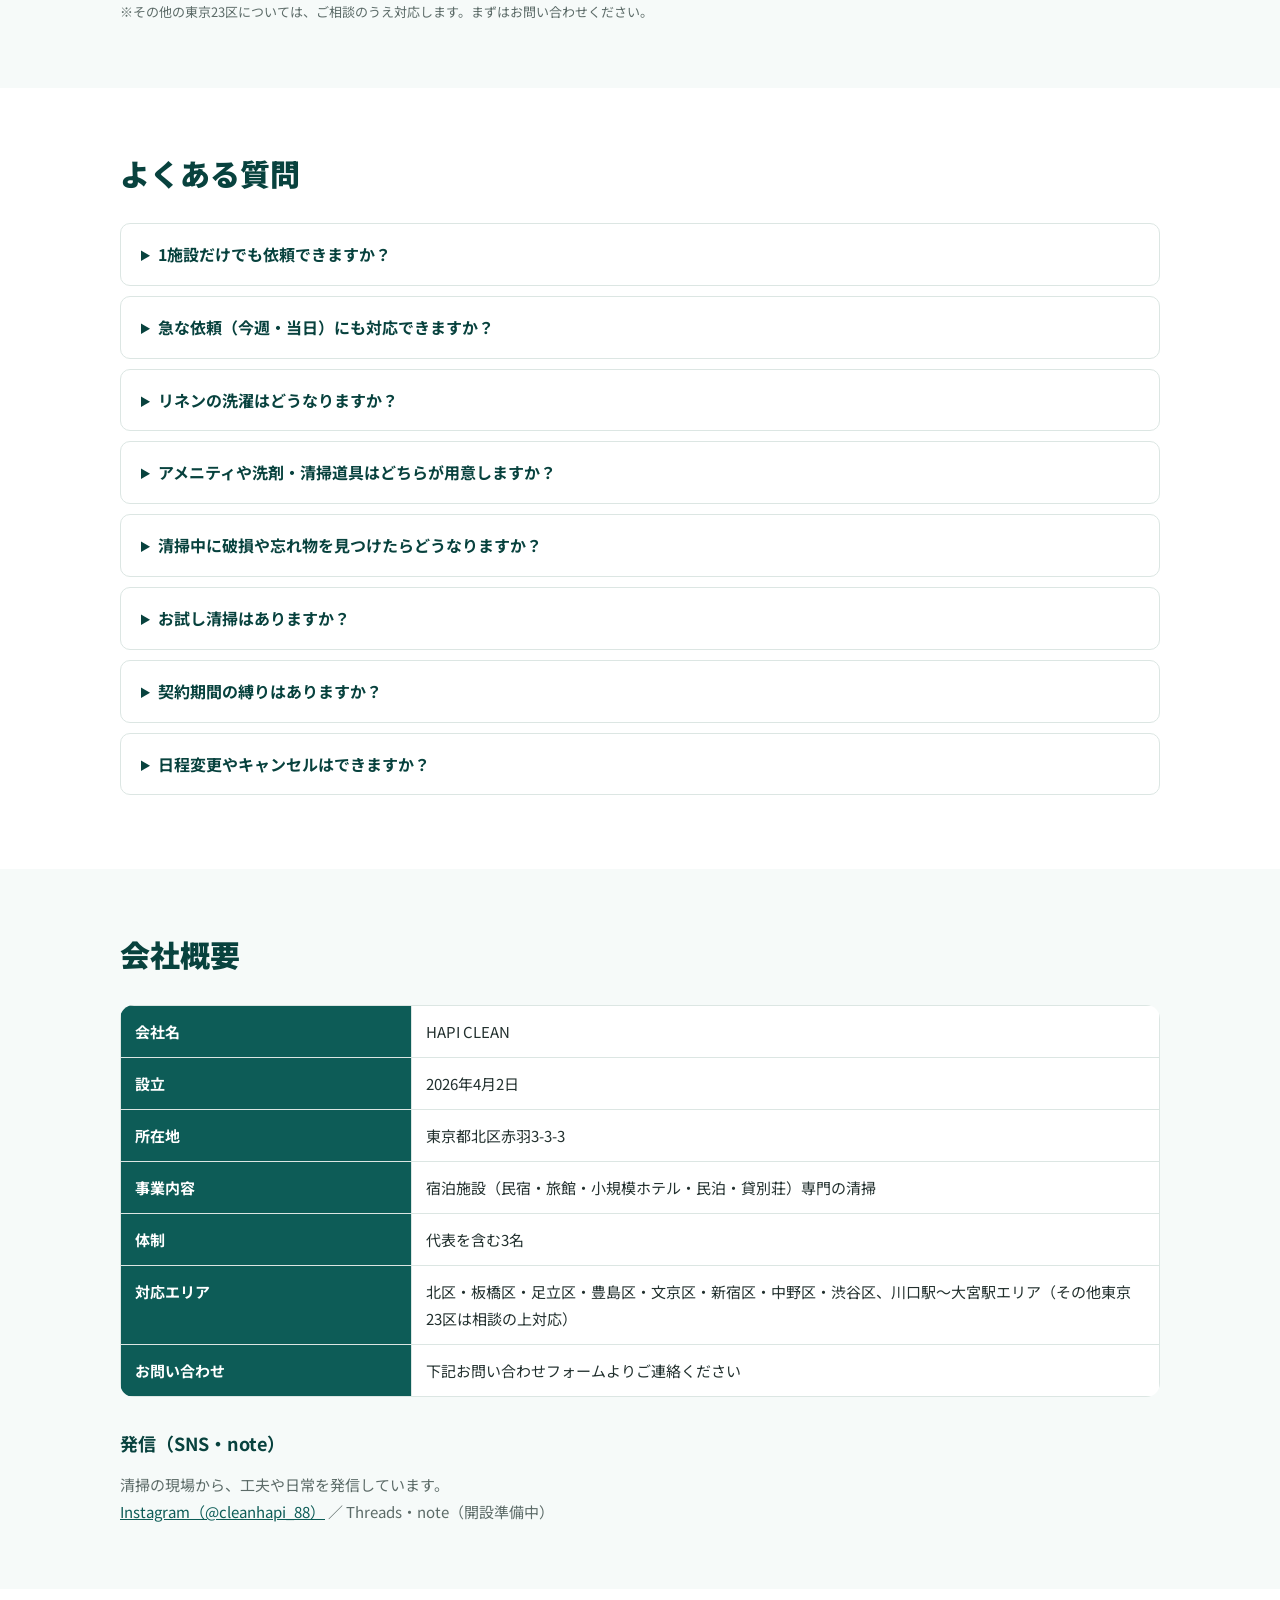
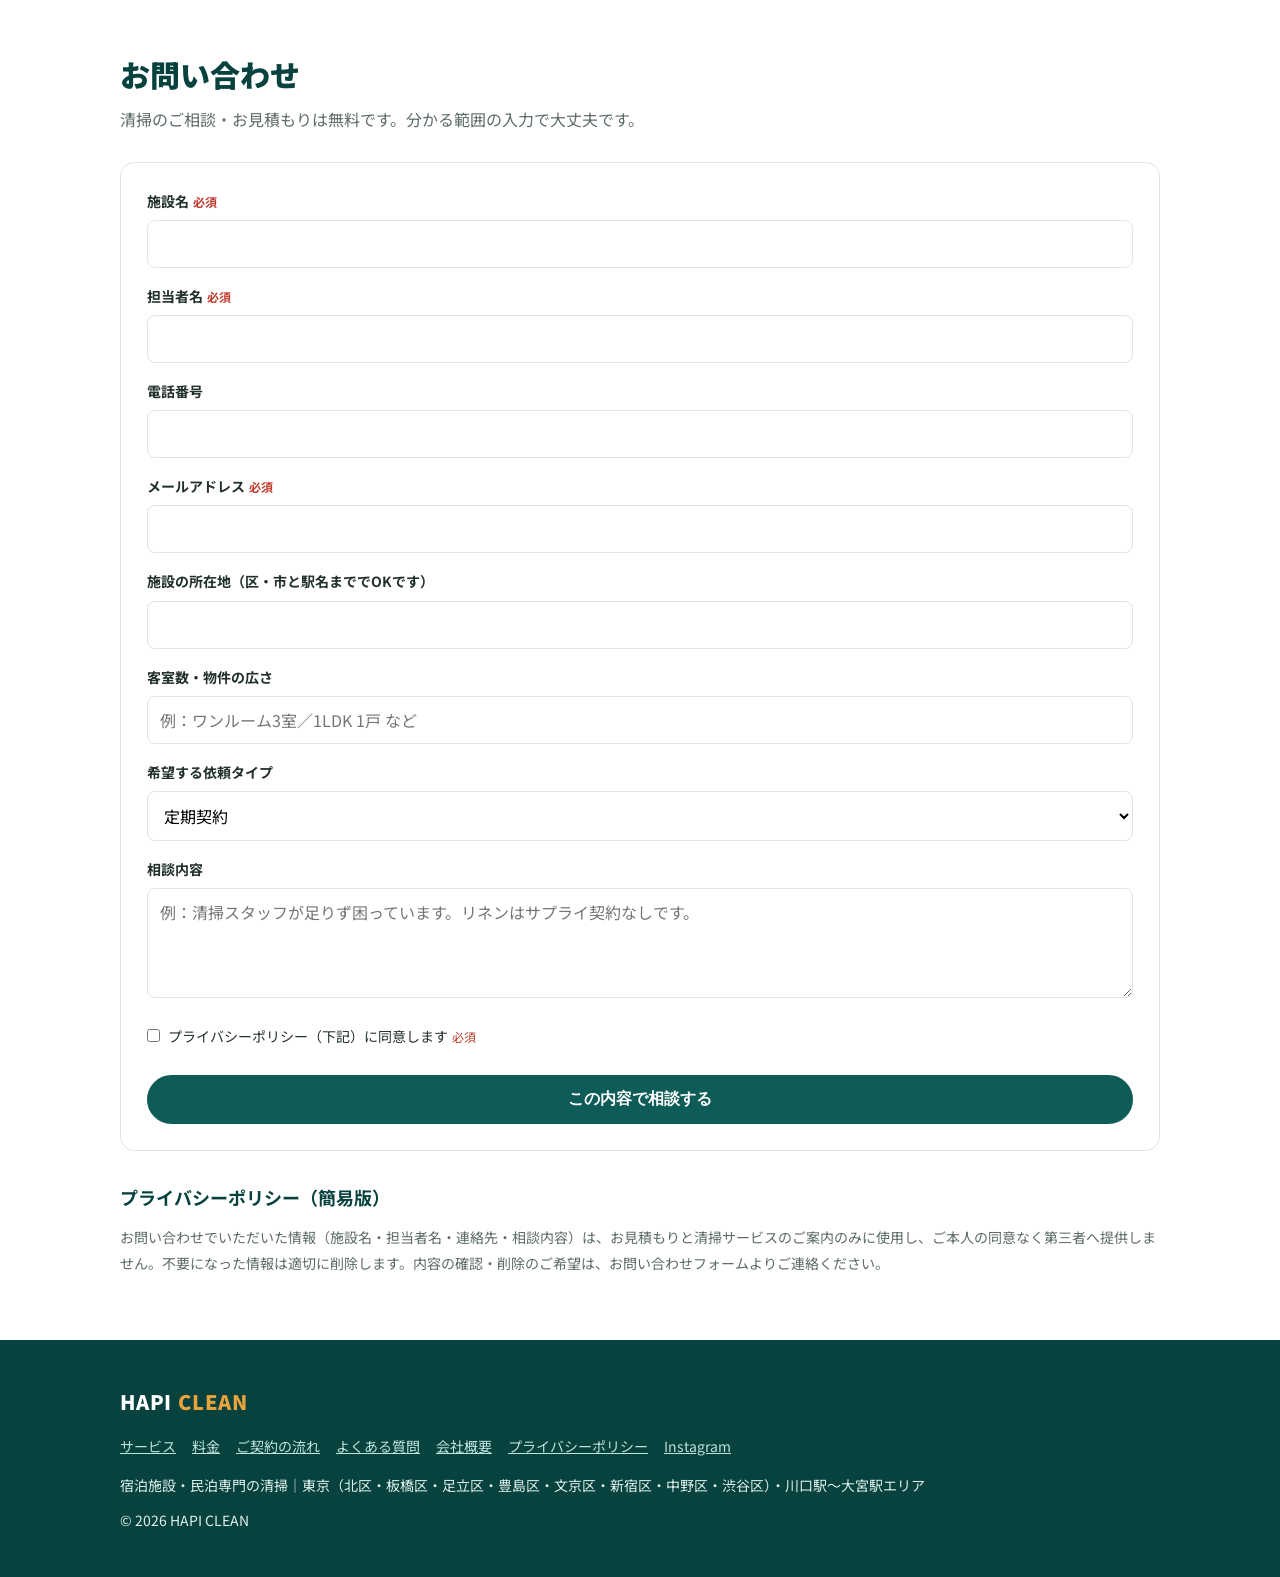
==== commit c1cb5520: "Instagramへのリンクを追加 Co-Authored-By: Claude Opus 5.5 <noreply@anthropic.com> Claude-Session: https://cl" ====
--- a/index.html
+++ b/index.html
@@ -224,8 +224,8 @@
     </table>
 
     <h3 class="block">発信（SNS・note）</h3>
-    <p style="color:var(--gray);font-size:15px">清掃の現場から、工夫や日常を発信しています（アカウント開設準備中）。<br>
-    Instagram ／ Threads ／ note</p>
+    <p style="color:var(--gray);font-size:15px">清掃の現場から、工夫や日常を発信しています。<br>
+    <a href="https://www.instagram.com/cleanhapi_88/" target="_blank" rel="noopener">Instagram（@cleanhapi_88）</a> ／ Threads・note（開設準備中）</p>
   </div>
 </section>
 
@@ -281,6 +281,7 @@
       <a href="#faq">よくある質問</a>
       <a href="#company">会社概要</a>
       <a href="#privacy">プライバシーポリシー</a>
+      <a href="https://www.instagram.com/cleanhapi_88/" target="_blank" rel="noopener">Instagram</a>
     </nav>
     <p>宿泊施設・民泊専門の清掃｜東京（北区・板橋区・足立区・豊島区・文京区・新宿区・中野区・渋谷区）・川口駅〜大宮駅エリア</p>
     <p style="margin-top:10px">© 2026 HAPI CLEAN</p>
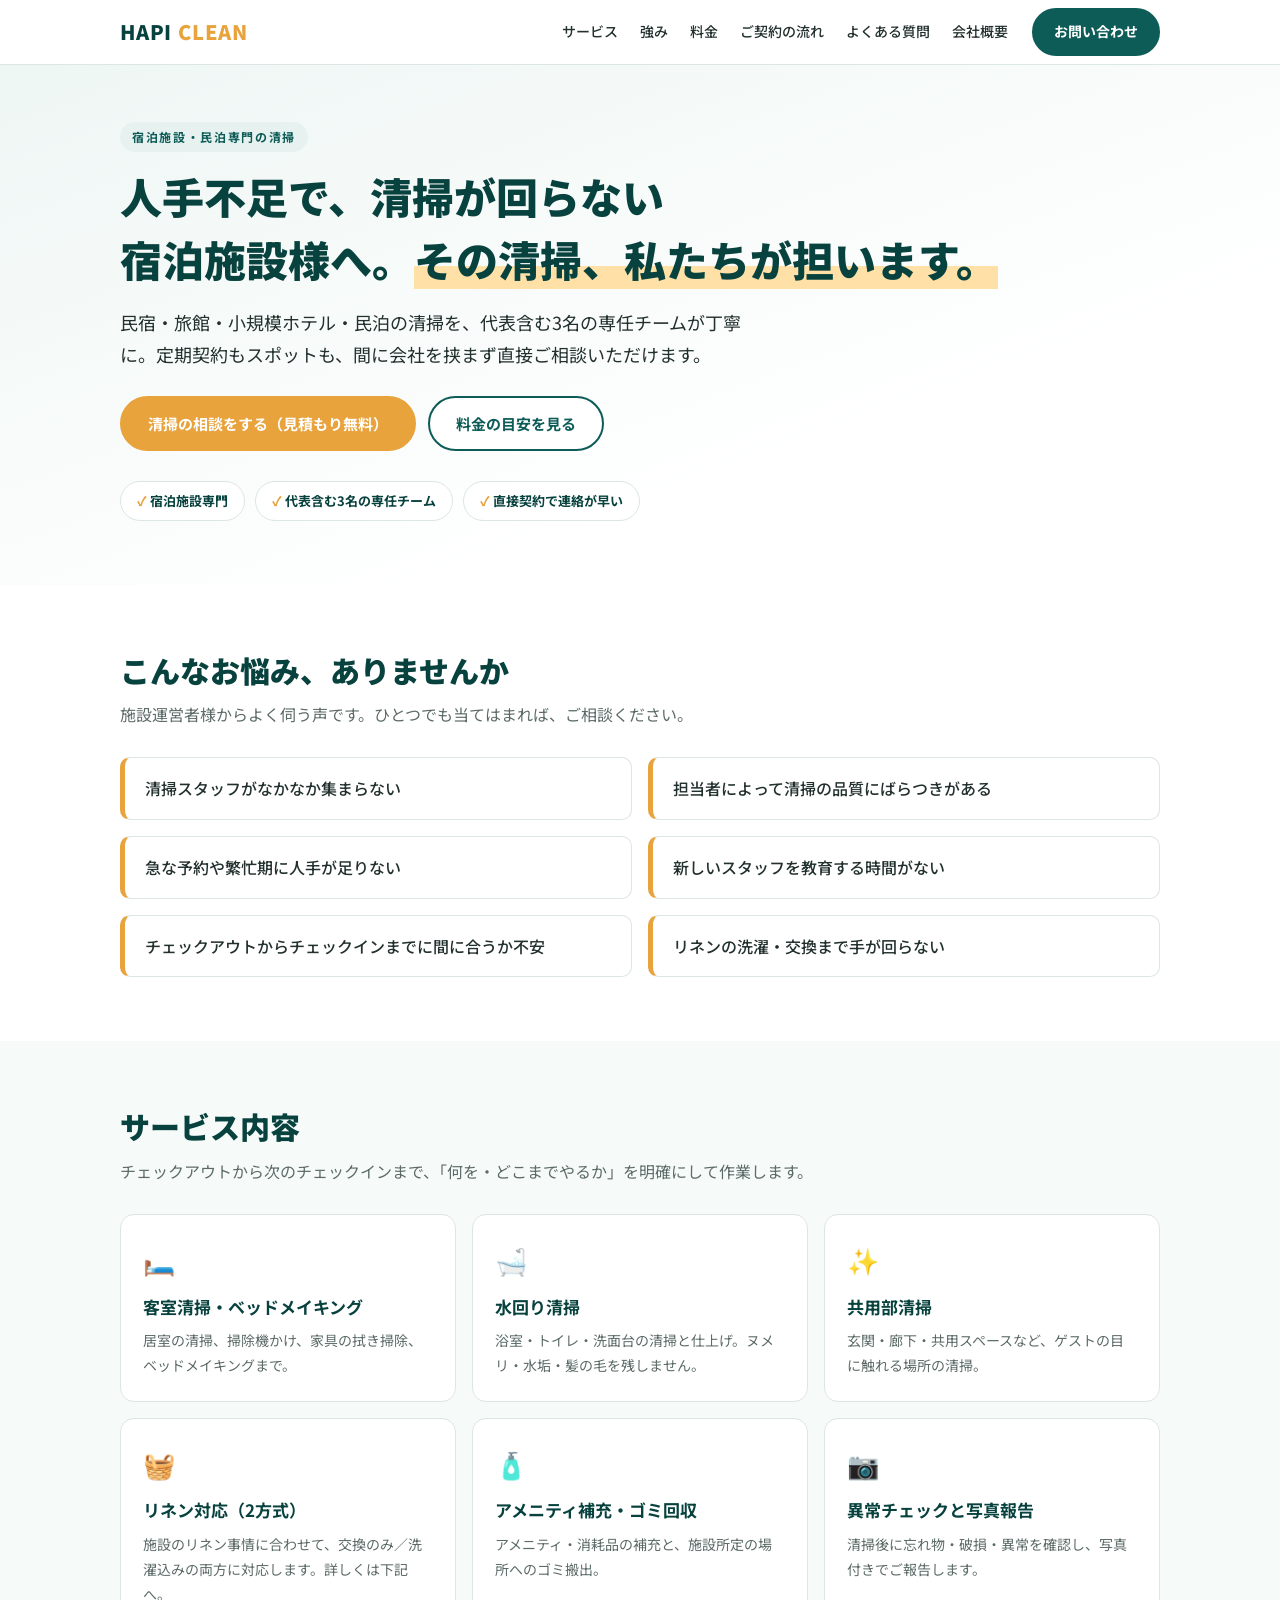
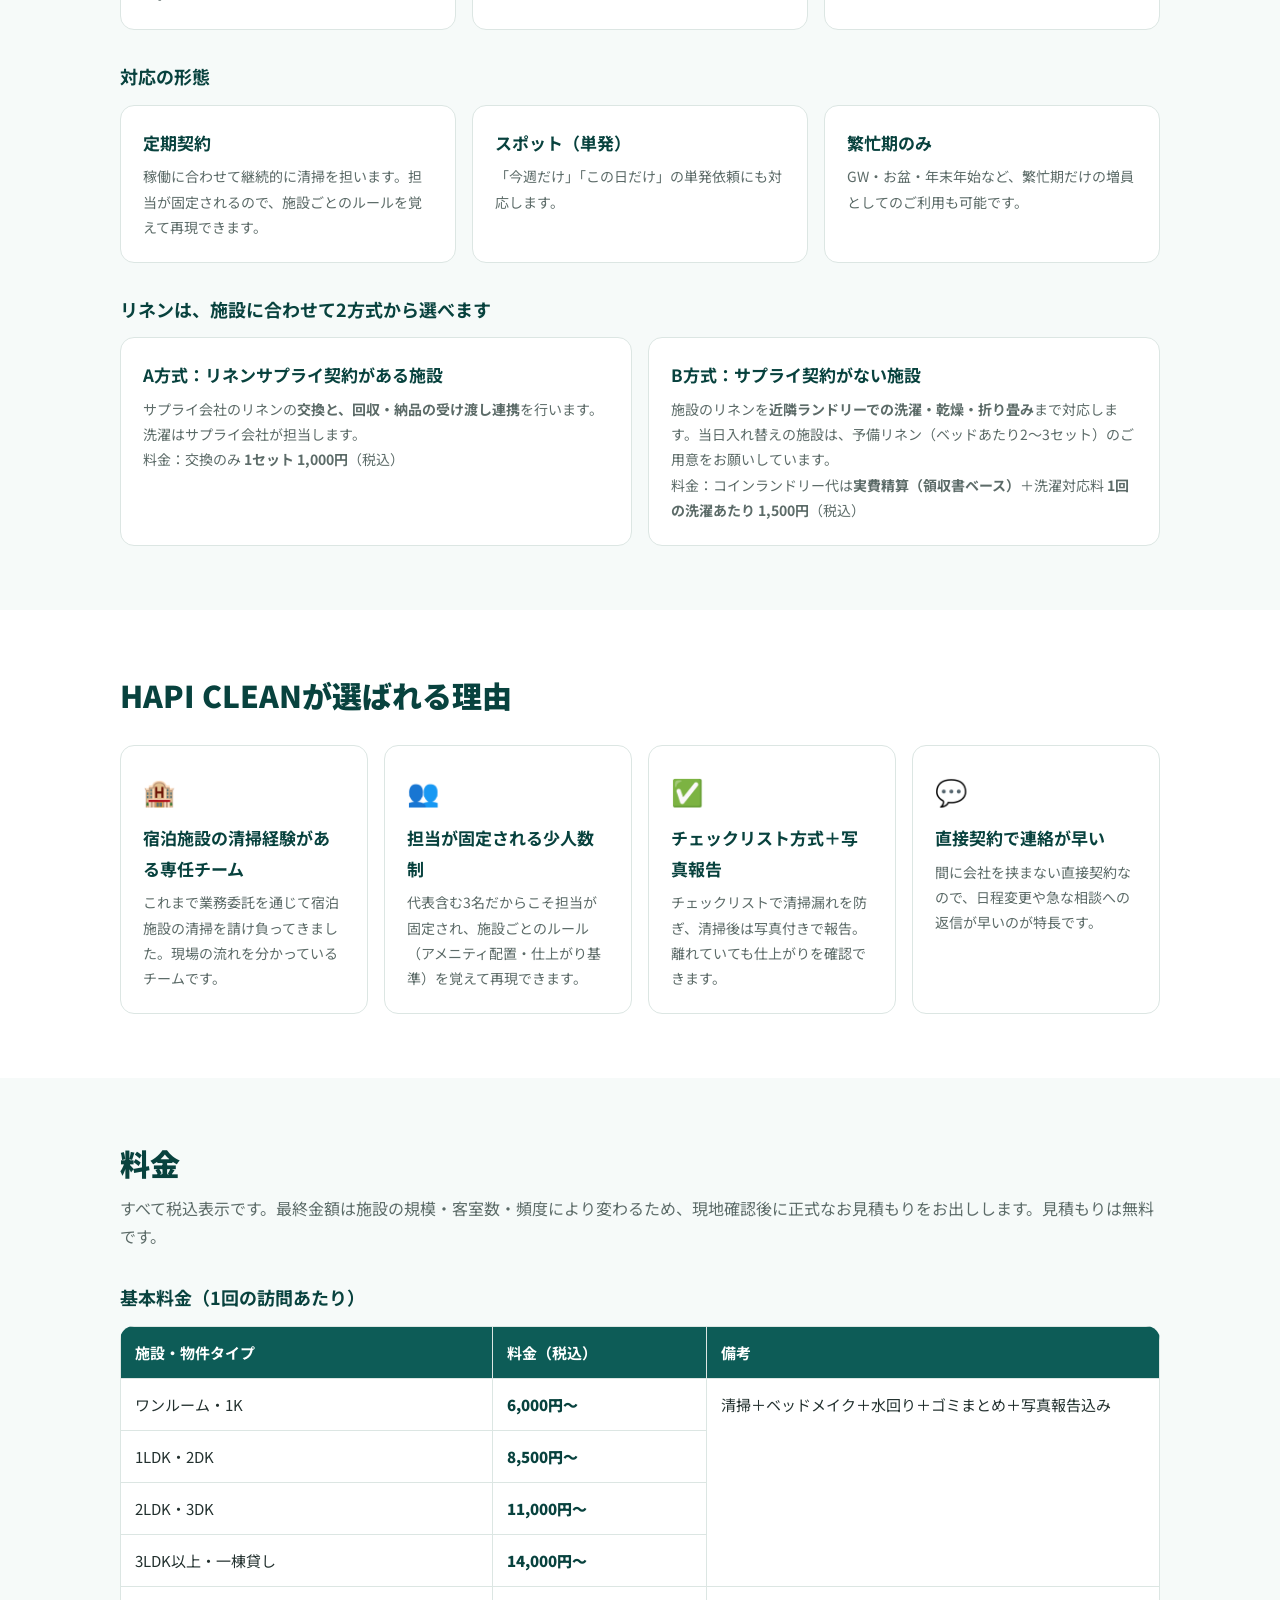
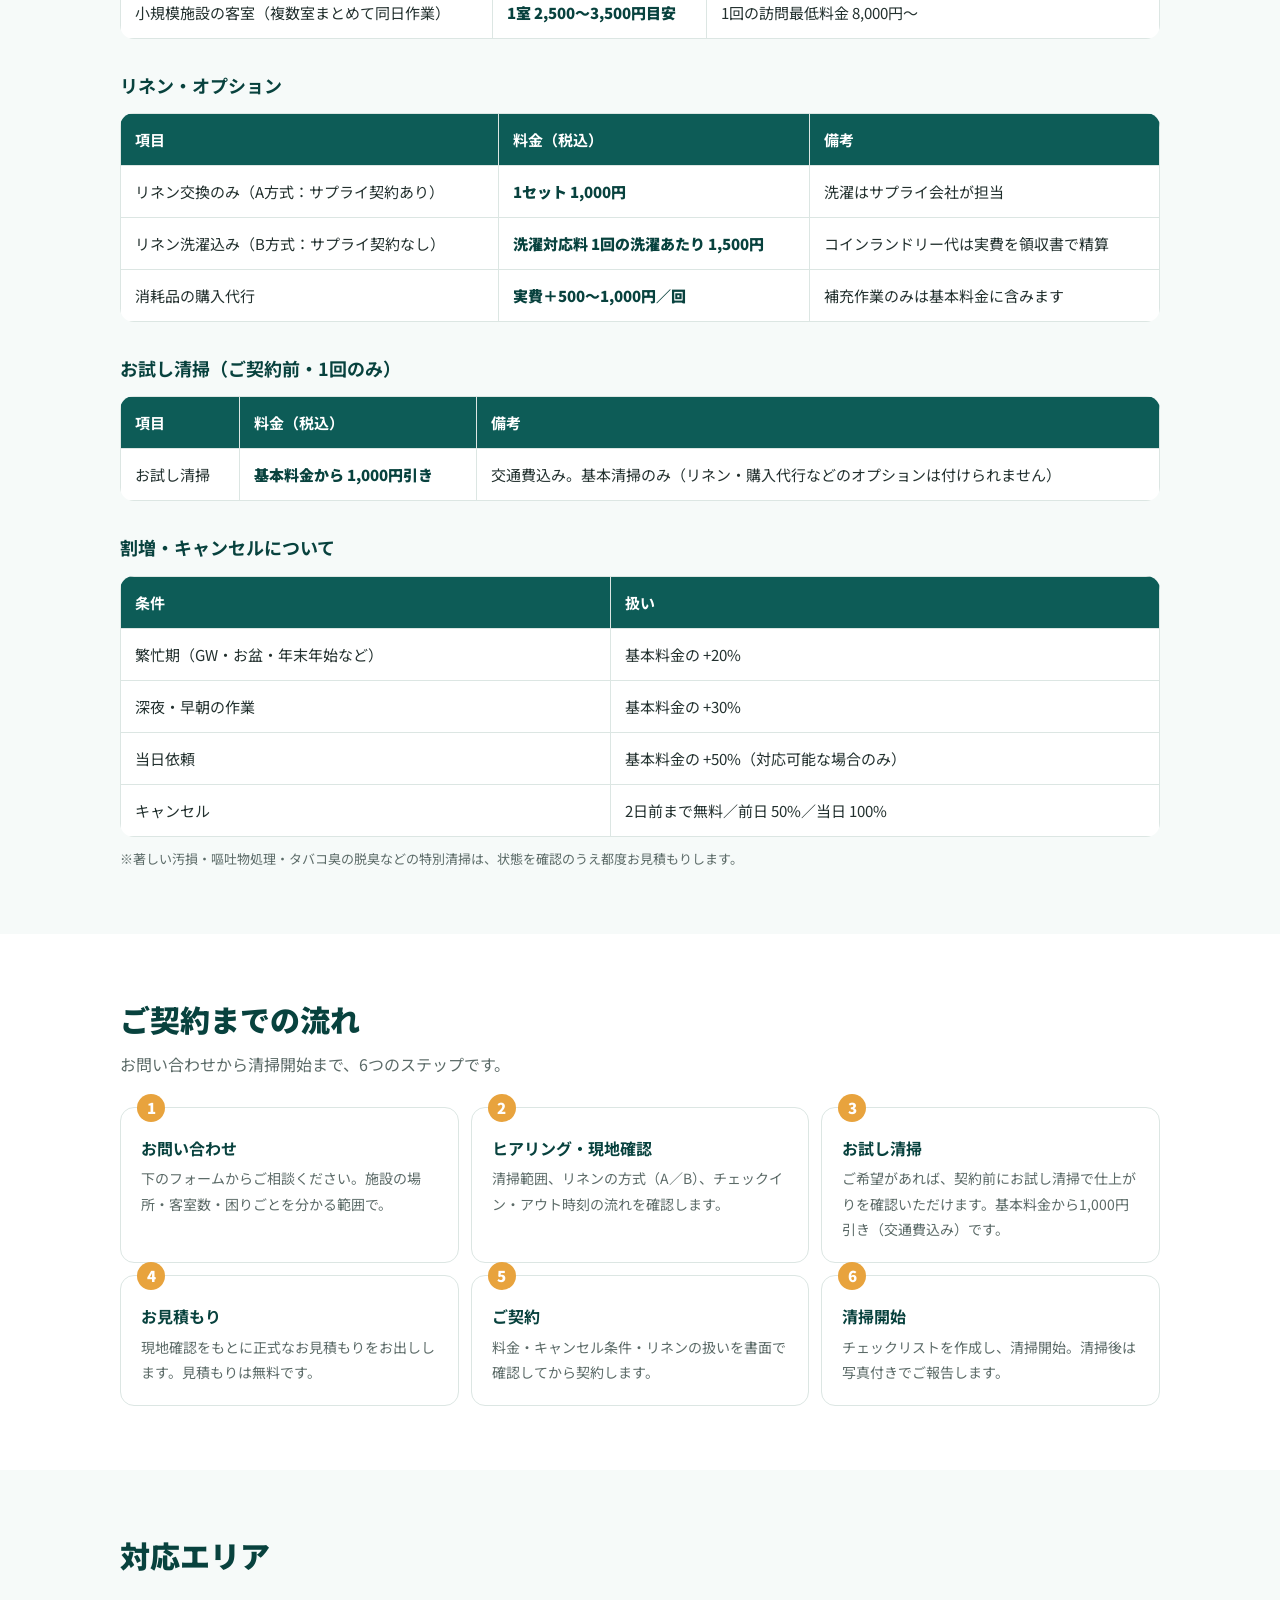
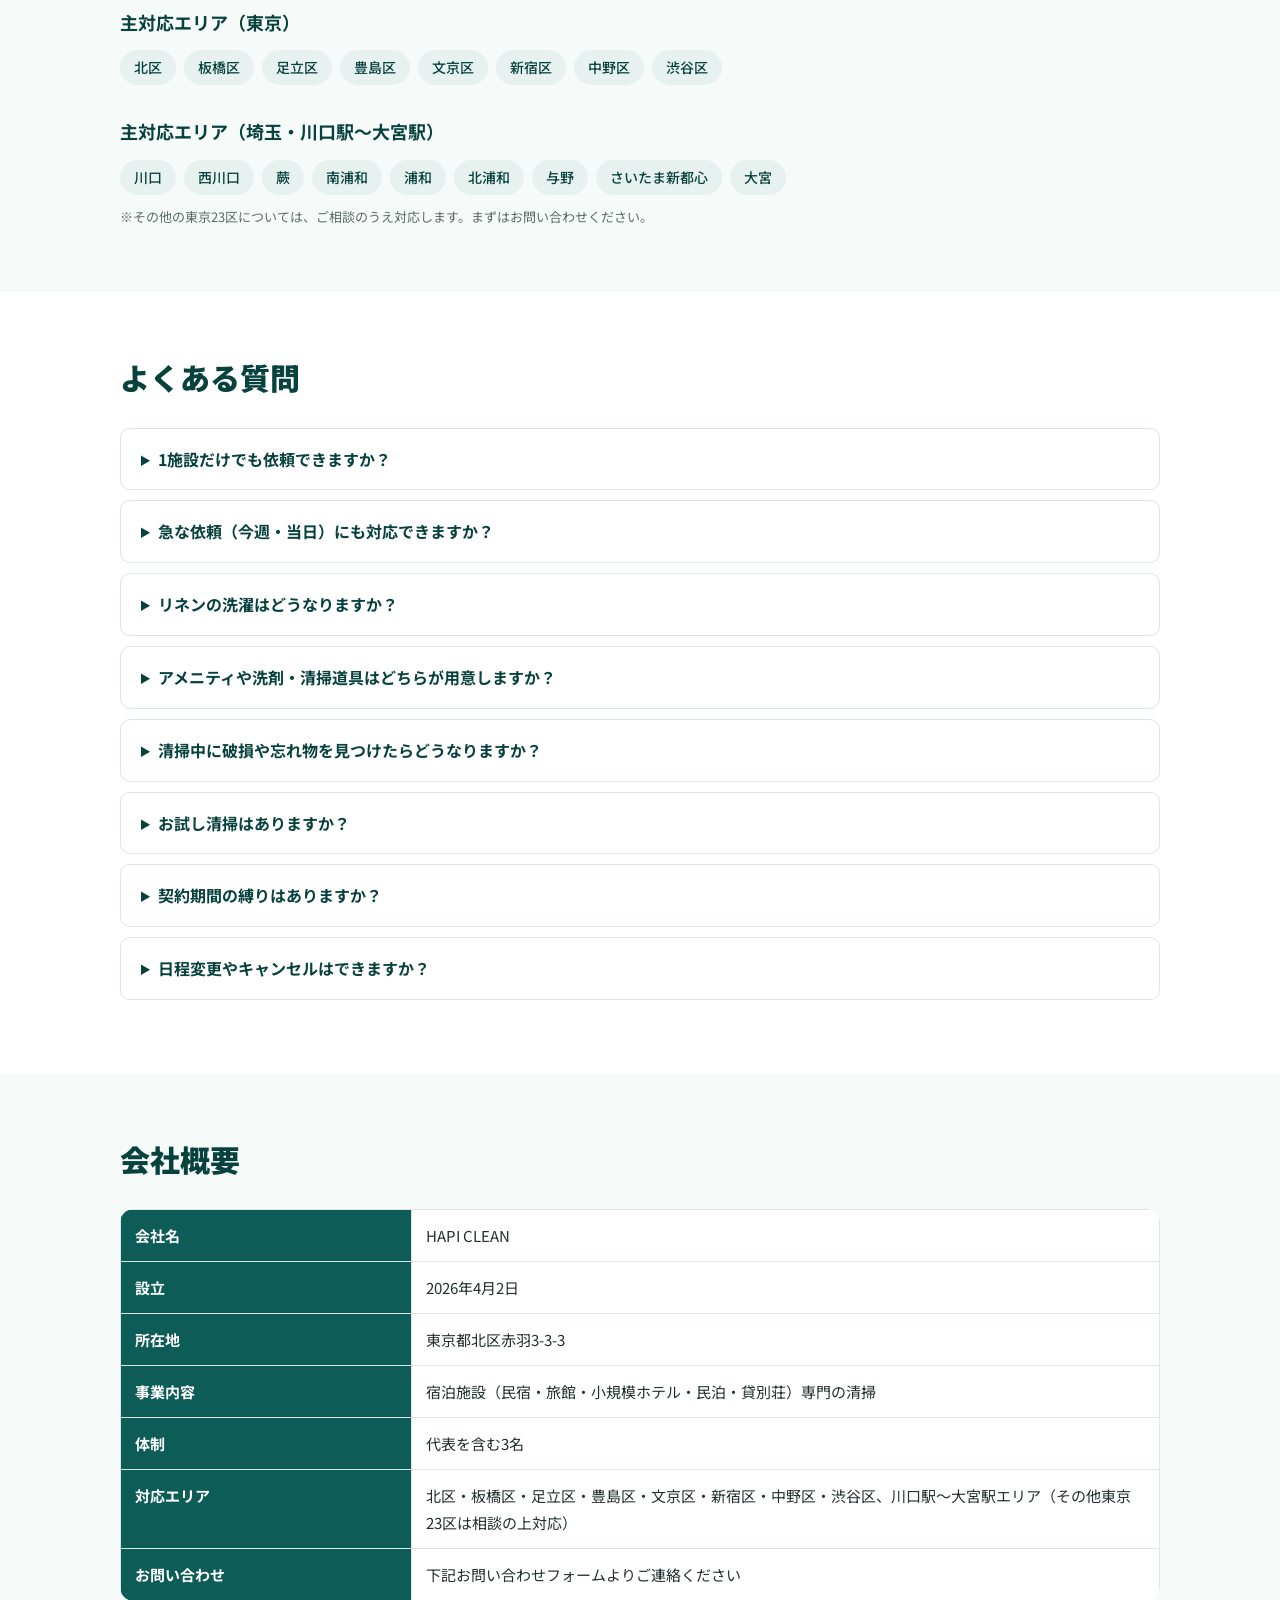
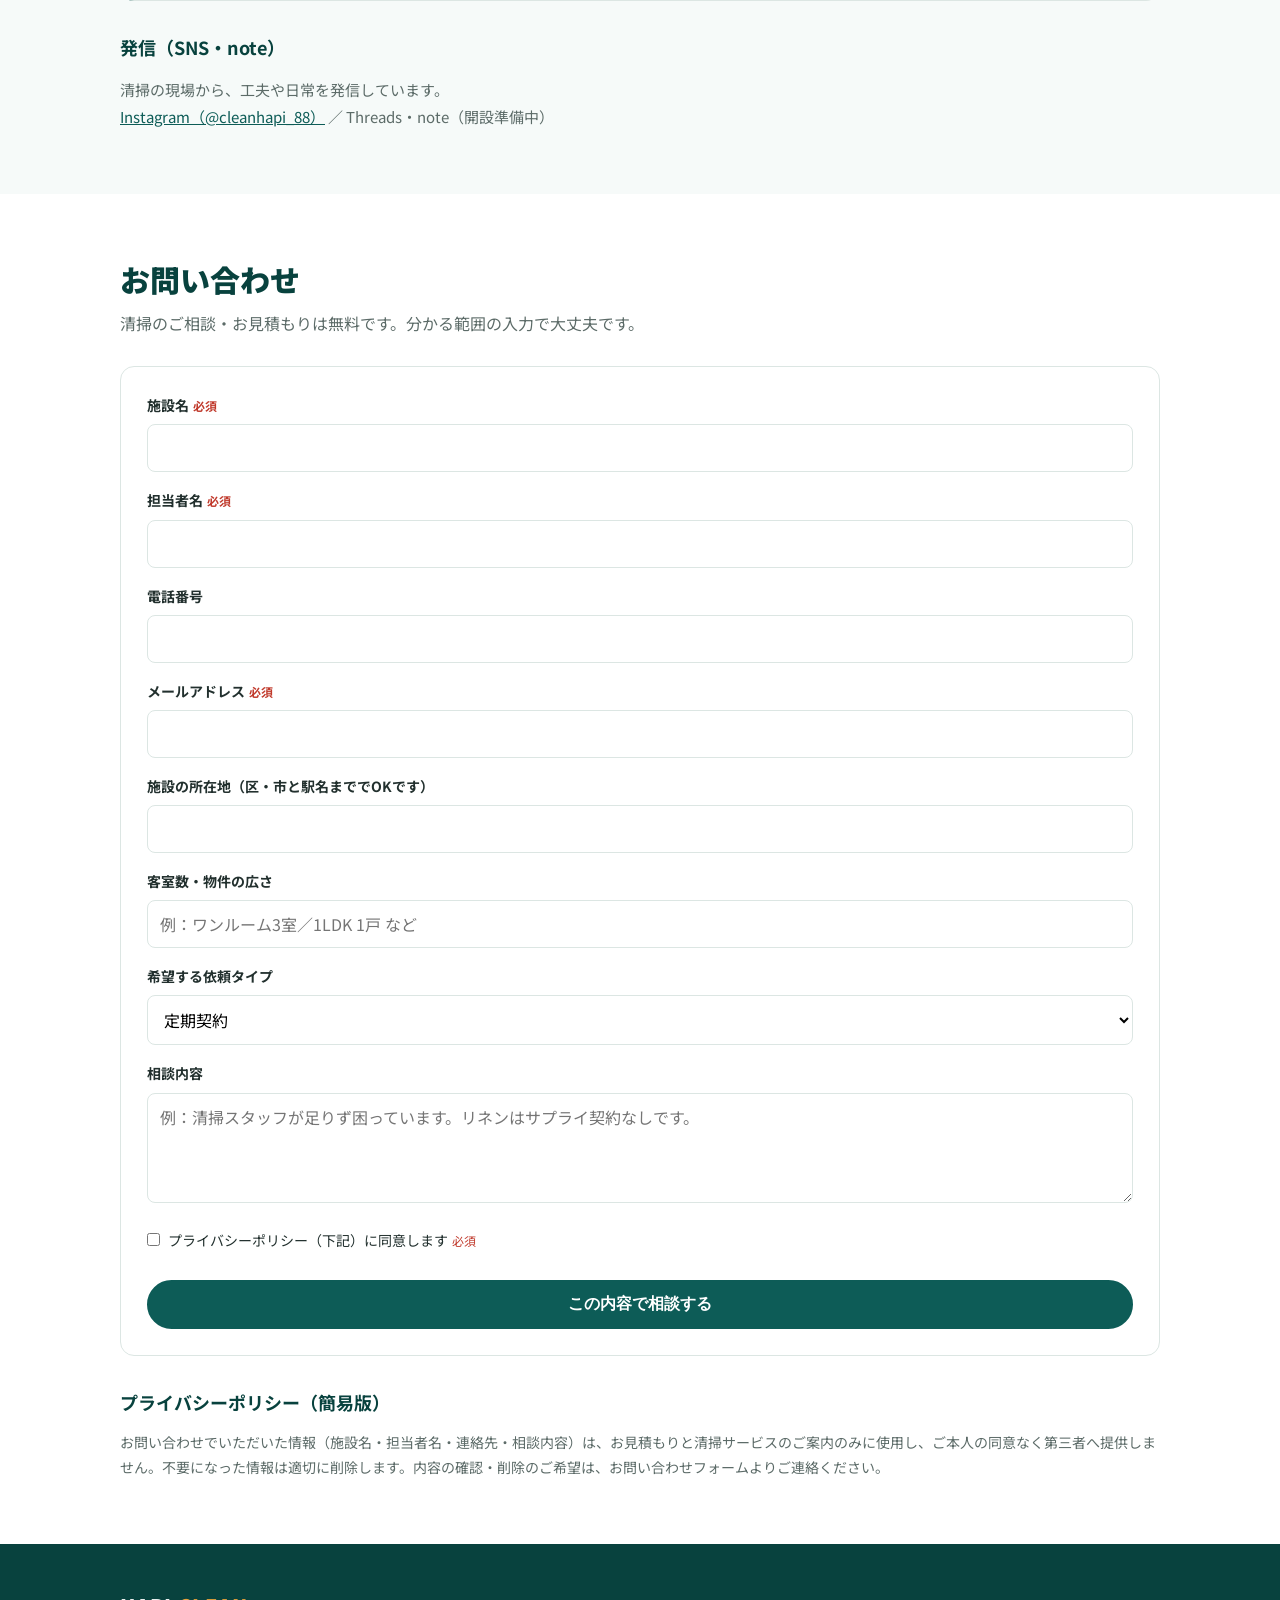
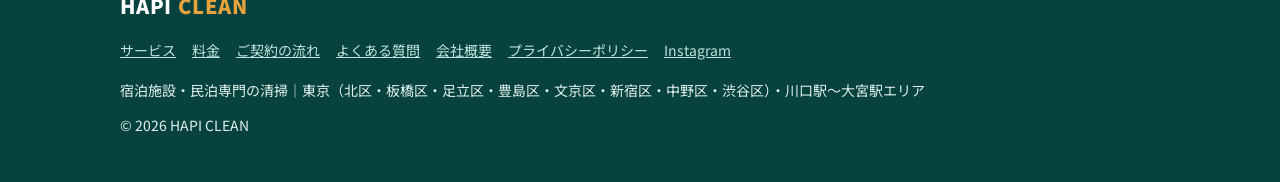
==== commit 4287f3f7: "お試し清掃を基本料金から1,000円引き（交通費込み・オプション不可）に変更 Co-Authored-By: Claude Opus 5.5 <noreply@anthropic.com> Claud" ====
--- a/index.html
+++ b/index.html
@@ -142,6 +142,12 @@
       <tr><td>消耗品の購入代行</td><td class="price">実費＋500〜1,000円／回</td><td>補充作業のみは基本料金に含みます</td></tr>
     </table>
 
+    <h3 class="block">お試し清掃（ご契約前・1回のみ）</h3>
+    <table>
+      <tr><th>項目</th><th>料金（税込）</th><th>備考</th></tr>
+      <tr><td>お試し清掃</td><td class="price">基本料金から 1,000円引き</td><td>交通費込み。基本清掃のみ（リネン・購入代行などのオプションは付けられません）</td></tr>
+    </table>
+
     <h3 class="block">割増・キャンセルについて</h3>
     <table>
       <tr><th>条件</th><th>扱い</th></tr>
@@ -164,7 +170,7 @@
     <div class="steps">
       <div class="step"><h3>お問い合わせ</h3><p>下のフォームからご相談ください。施設の場所・客室数・困りごとを分かる範囲で。</p></div>
       <div class="step"><h3>ヒアリング・現地確認</h3><p>清掃範囲、リネンの方式（A／B）、チェックイン・アウト時刻の流れを確認します。</p></div>
-      <div class="step"><h3>お試し清掃</h3><p>ご希望があれば、契約前にお試し清掃で仕上がりを確認いただけます。</p></div>
+      <div class="step"><h3>お試し清掃</h3><p>ご希望があれば、契約前にお試し清掃で仕上がりを確認いただけます。基本料金から1,000円引き（交通費込み）です。</p></div>
       <div class="step"><h3>お見積もり</h3><p>現地確認をもとに正式なお見積もりをお出しします。見積もりは無料です。</p></div>
       <div class="step"><h3>ご契約</h3><p>料金・キャンセル条件・リネンの扱いを書面で確認してから契約します。</p></div>
       <div class="step"><h3>清掃開始</h3><p>チェックリストを作成し、清掃開始。清掃後は写真付きでご報告します。</p></div>
@@ -201,7 +207,7 @@
     <details><summary>リネンの洗濯はどうなりますか？</summary><p>施設のリネンサプライ契約の有無で2方式あります。契約がある施設は交換と回収・納品の連携まで（1セット1,000円）、契約がない施設は近隣ランドリーでの洗濯・乾燥・折り畳みまで対応し、洗濯の実費は領収書で精算、手間賃として洗濯対応料（1回の洗濯あたり1,500円）をいただきます。当日入れ替えの場合は、予備リネンをベッドあたり2〜3セットご用意ください。</p></details>
     <details><summary>アメニティや洗剤・清掃道具はどちらが用意しますか？</summary><p>原則として施設様の備え付け・ストックを使用します。消耗品の購入代行も可能です（実費＋500〜1,000円／回）。契約時に取り決めます。</p></details>
     <details><summary>清掃中に破損や忘れ物を見つけたらどうなりますか？</summary><p>その場で写真を撮り、速やかに施設様へご報告します。忘れ物は施設様のルールに従って保管・引き渡しをします。</p></details>
-    <details><summary>お試し清掃はありますか？</summary><p>はい。ご契約前にお試し清掃で仕上がりを確認いただけます。料金は通常の1回分です。</p></details>
+    <details><summary>お試し清掃はありますか？</summary><p>はい。ご契約前にお試し清掃で仕上がりを確認いただけます。料金は基本料金から1,000円引き（交通費込み）です。お試し清掃は基本清掃のみで、リネン・購入代行などのオプションは付けられません。</p></details>
     <details><summary>契約期間の縛りはありますか？</summary><p>長期の縛りは設けていません。定期契約の解約条件は契約時に書面でご案内します。</p></details>
     <details><summary>日程変更やキャンセルはできますか？</summary><p>2日前まで無料、前日は料金の50%、当日は100%をキャンセル料としていただきます。日程変更は空き状況により対応しますので、お早めにご連絡ください。</p></details>
   </div>
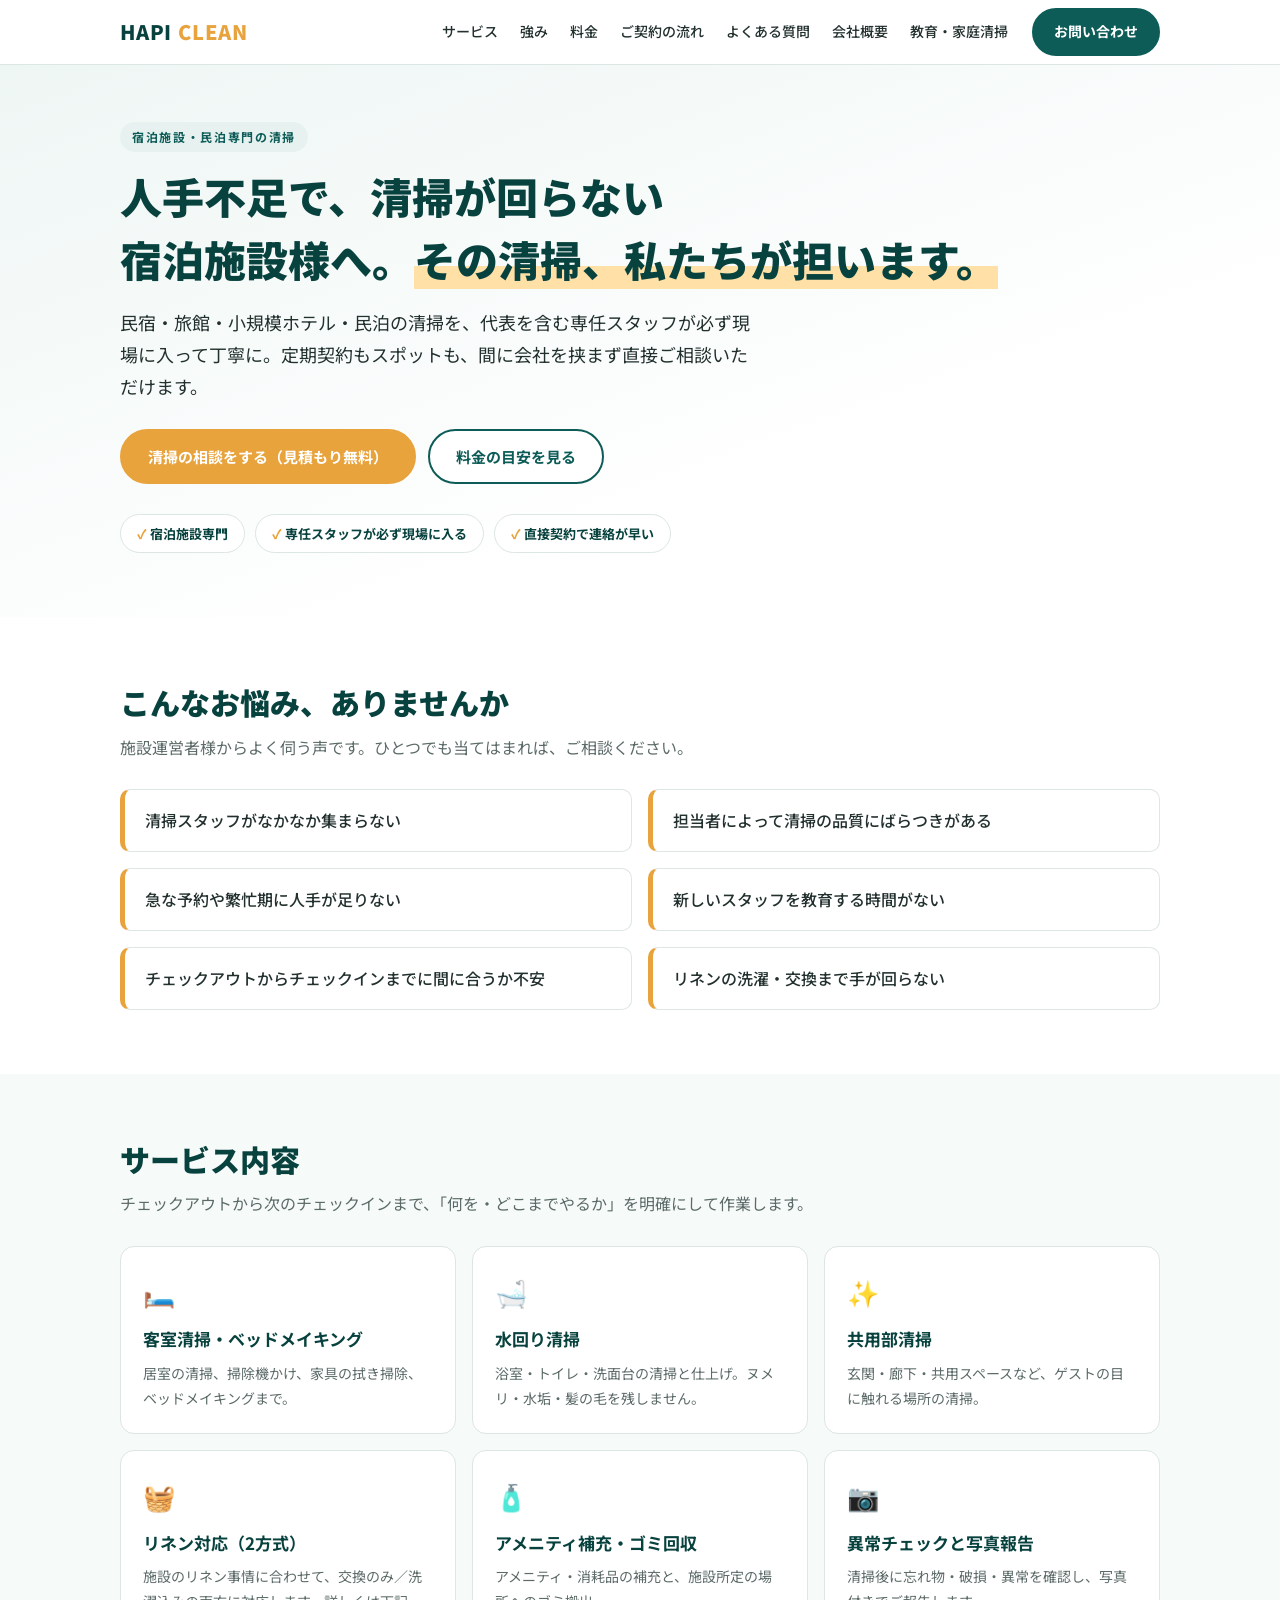
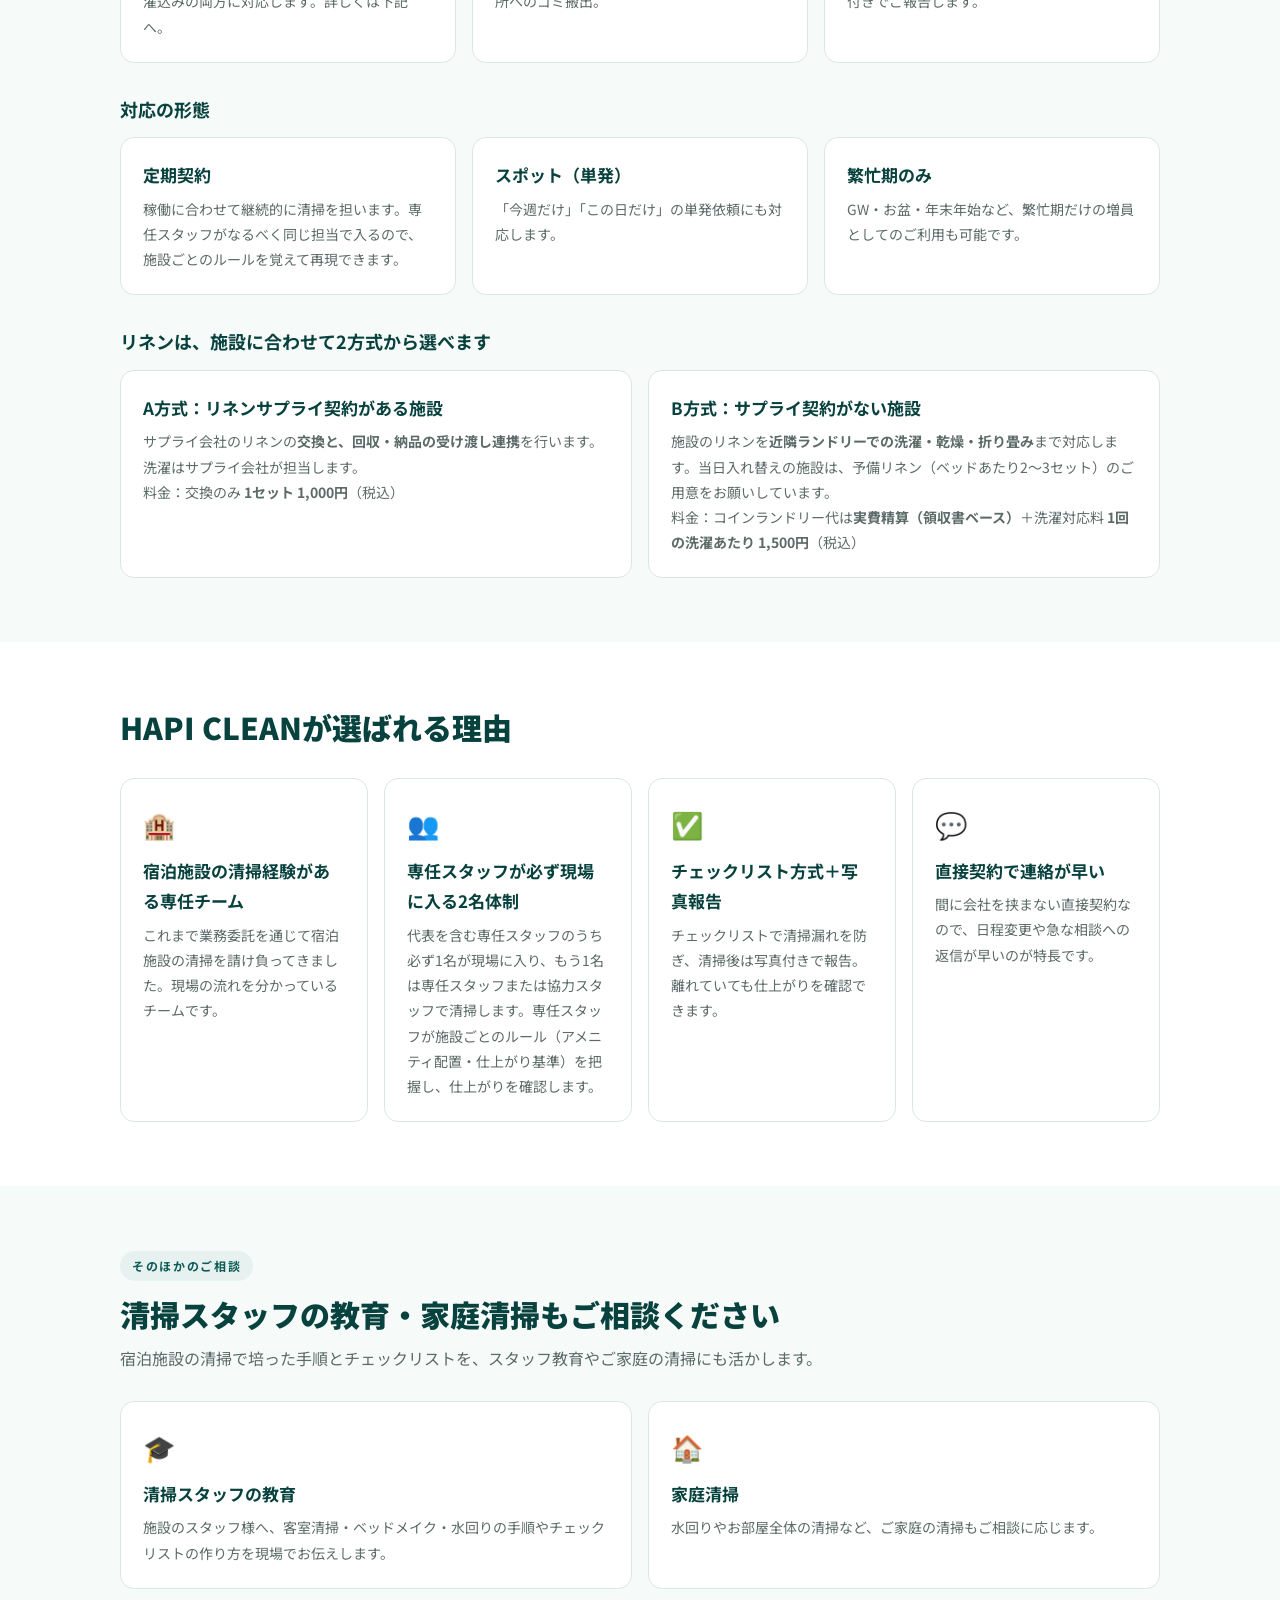
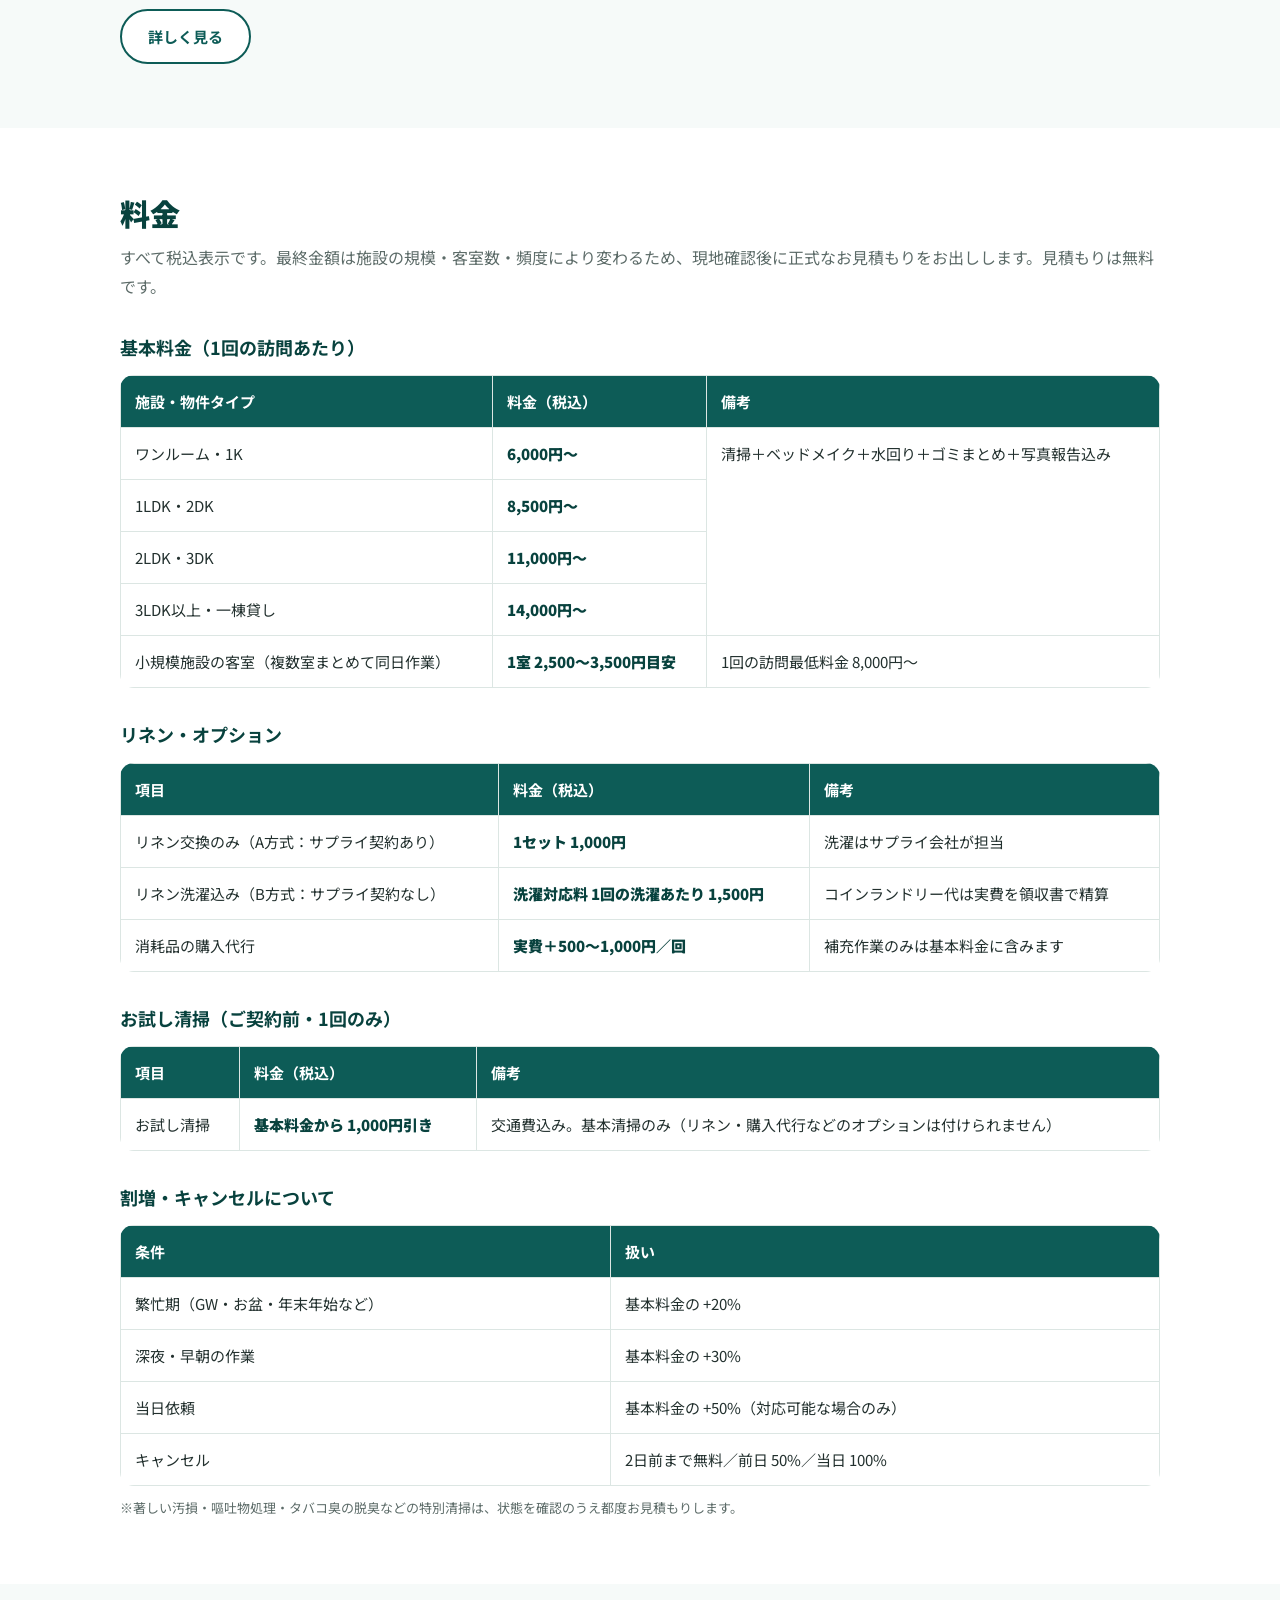
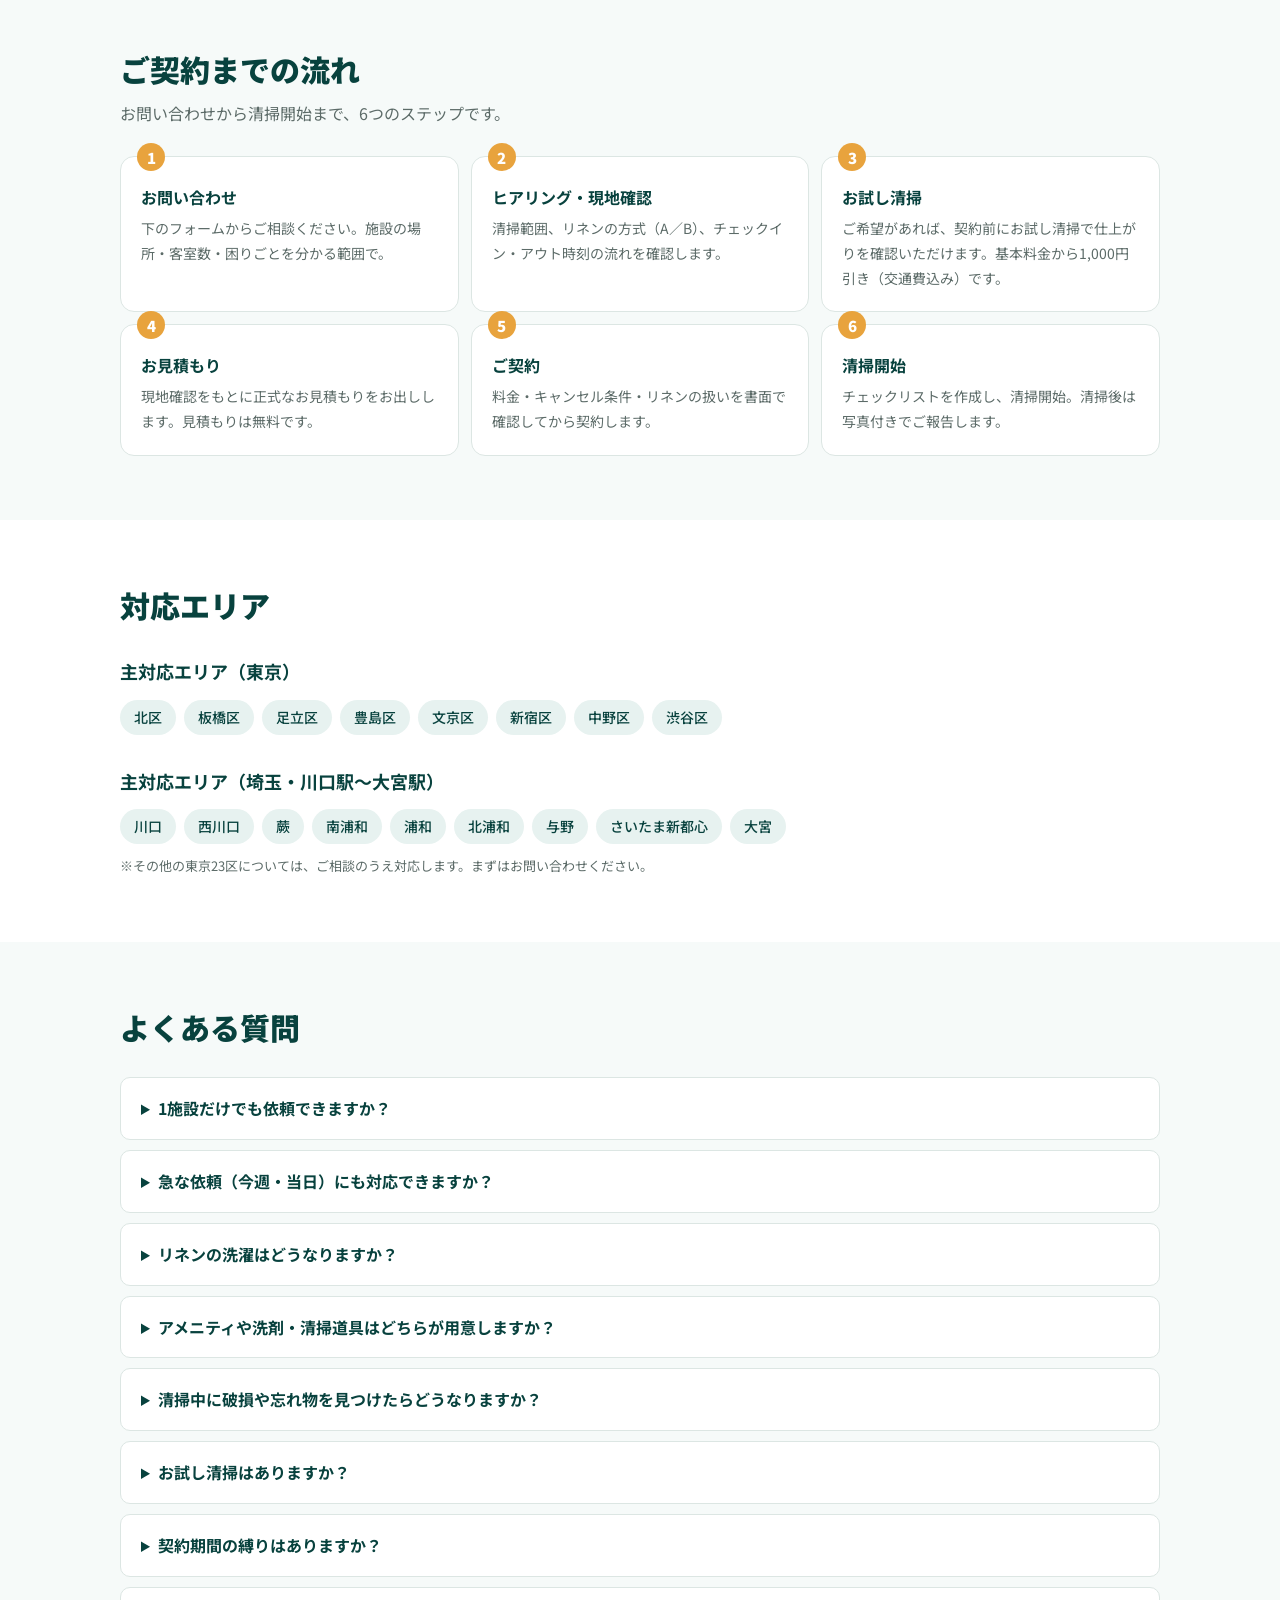
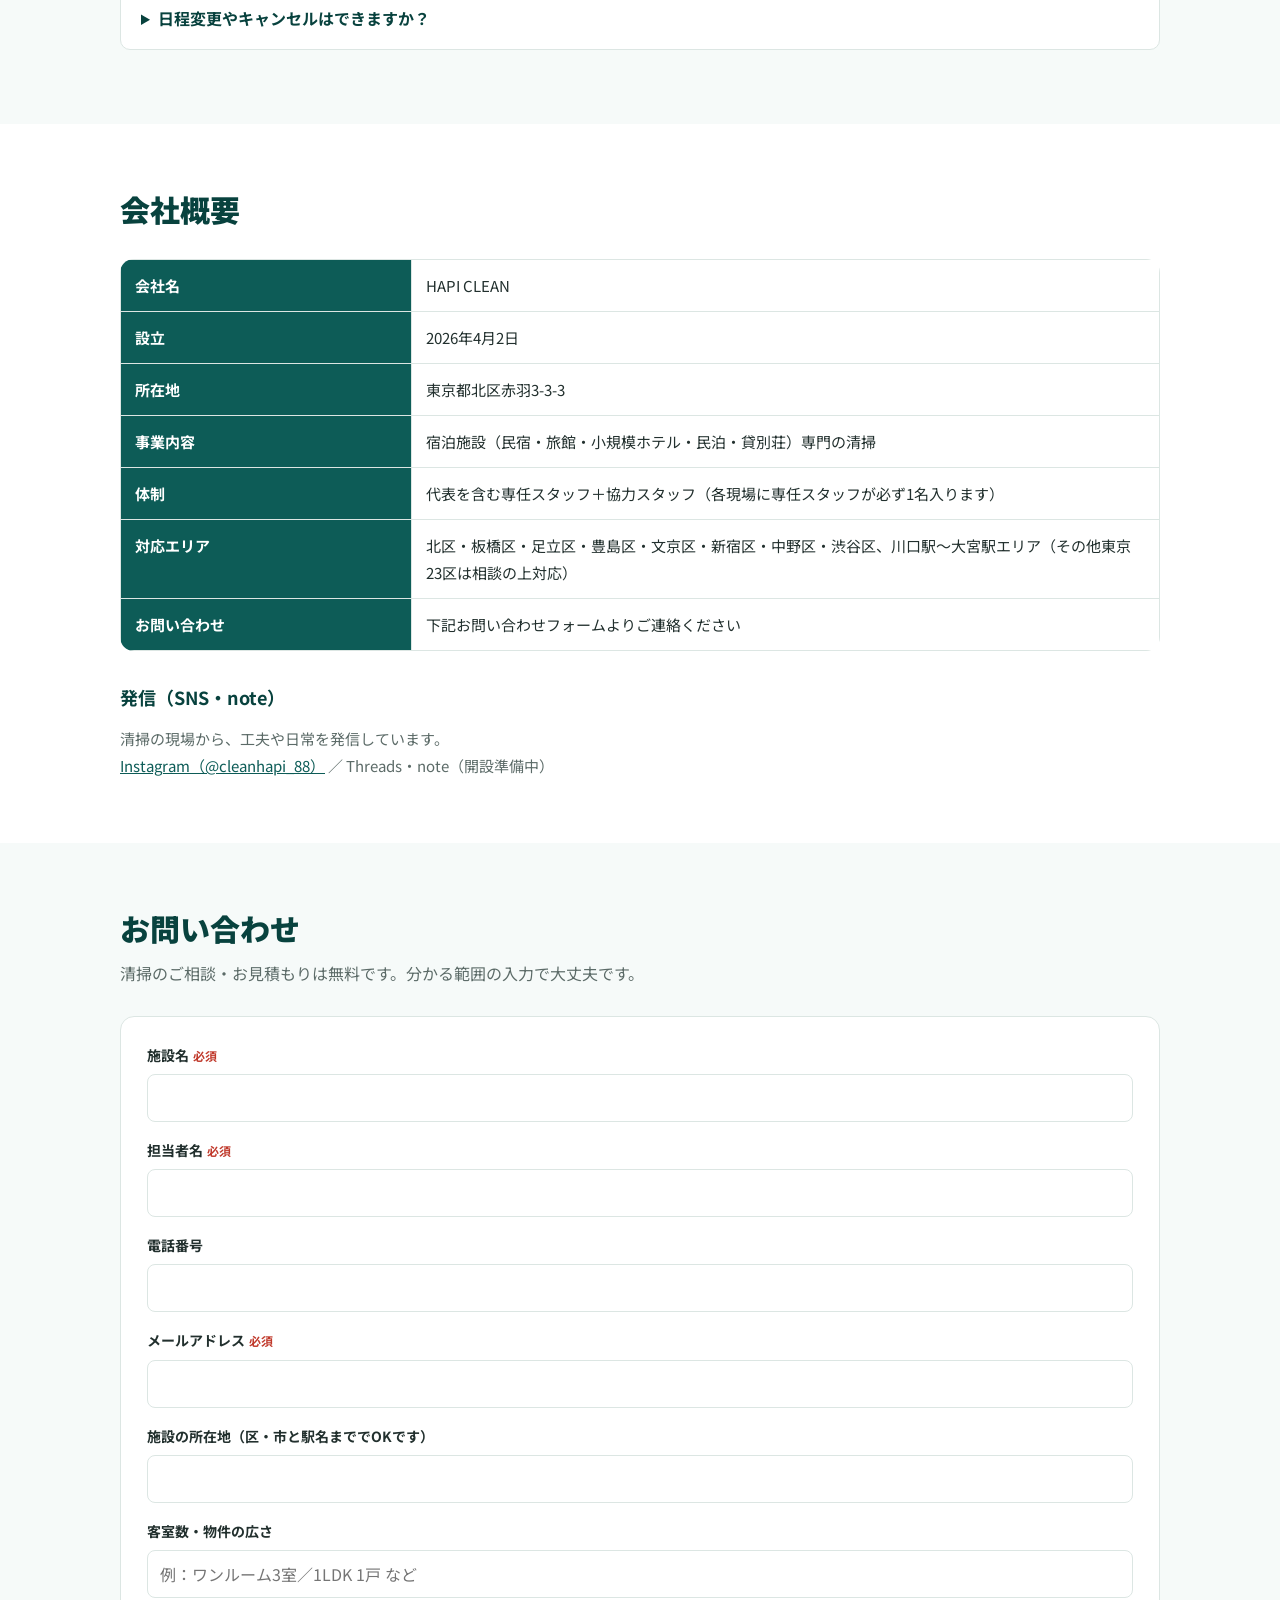
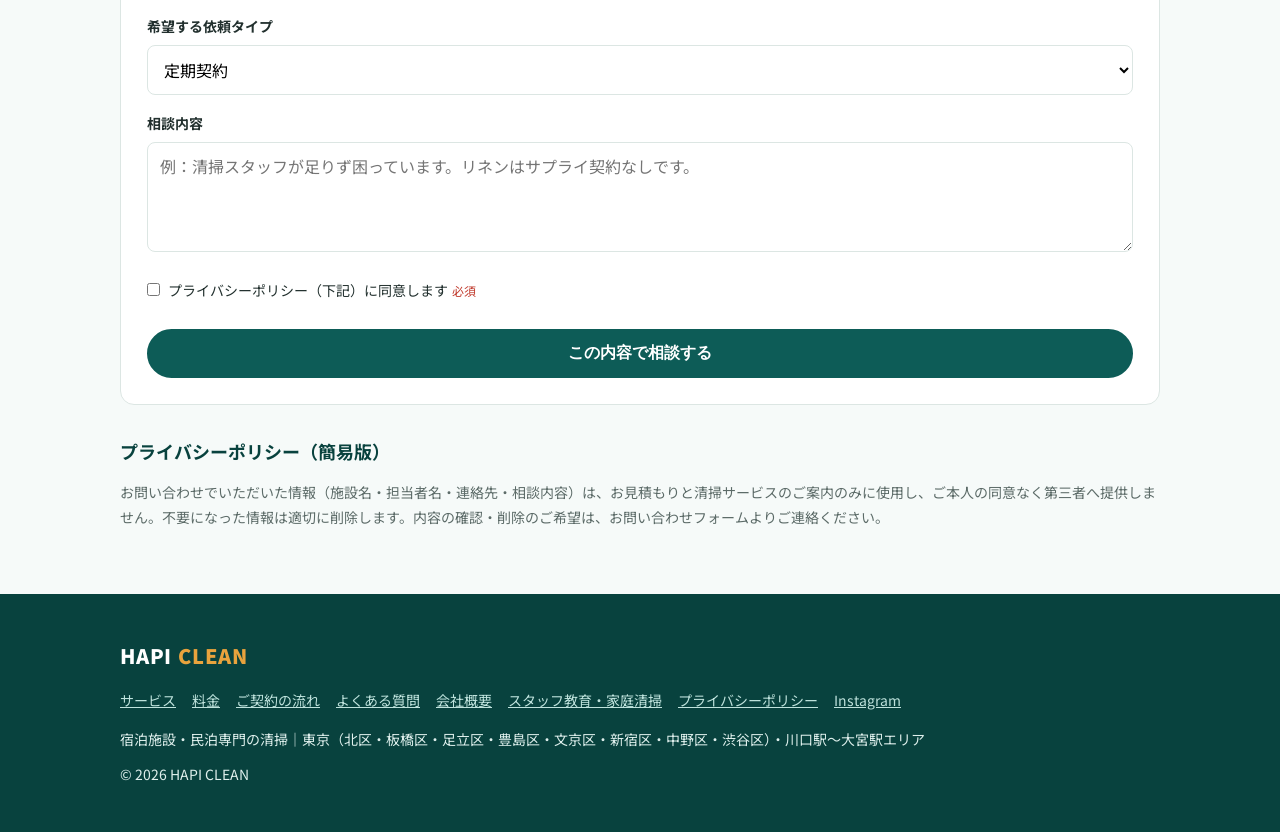
==== commit b6b3a455: "体制表記の変更、スタッフ教育・家庭清掃ページの追加 Co-Authored-By: Claude Opus 5.5 <noreply@anthropic.com> Claude-Session: ht" ====
--- a/index.html
+++ b/index.html
@@ -4,7 +4,7 @@
 <meta charset="UTF-8">
 <meta name="viewport" content="width=device-width, initial-scale=1.0">
 <title>HAPI CLEAN｜東京・川口〜大宮の宿泊施設・民泊専門清掃</title>
-<meta name="description" content="北区・板橋区・足立区・豊島区・文京区・新宿区・中野区・渋谷区と川口駅〜大宮駅エリアの宿泊施設・民泊専門清掃。代表含む3名の専任チームが、定期契約もスポットも直接ご相談いただけます。見積もり無料。">
+<meta name="description" content="北区・板橋区・足立区・豊島区・文京区・新宿区・中野区・渋谷区と川口駅〜大宮駅エリアの宿泊施設・民泊専門清掃。代表を含む専任スタッフが必ず現場に入り、定期契約もスポットも直接ご相談いただけます。スタッフ教育・家庭清掃のご相談も可。見積もり無料。">
 <link rel="preconnect" href="https://fonts.googleapis.com">
 <link href="https://fonts.googleapis.com/css2?family=Noto+Sans+JP:wght@400;500;700;900&display=swap" rel="stylesheet">
 <link rel="stylesheet" href="css/style.css">
@@ -21,6 +21,7 @@
       <a href="#flow">ご契約の流れ</a>
       <a href="#faq">よくある質問</a>
       <a href="#company">会社概要</a>
+      <a href="consult.html">教育・家庭清掃</a>
     </nav>
     <a class="btn" href="#contact">お問い合わせ</a>
   </div>
@@ -33,14 +34,14 @@
   <div class="wrap">
     <p class="eyebrow">宿泊施設・民泊専門の清掃</p>
     <h1>人手不足で、清掃が回らない<br>宿泊施設様へ。<span class="hl">その清掃、私たちが担います。</span></h1>
-    <p class="sub">民宿・旅館・小規模ホテル・民泊の清掃を、代表含む3名の専任チームが丁寧に。定期契約もスポットも、間に会社を挟まず直接ご相談いただけます。</p>
+    <p class="sub">民宿・旅館・小規模ホテル・民泊の清掃を、代表を含む専任スタッフが必ず現場に入って丁寧に。定期契約もスポットも、間に会社を挟まず直接ご相談いただけます。</p>
     <div class="hero-cta">
       <a class="btn btn-accent" href="#contact">清掃の相談をする（見積もり無料）</a>
       <a class="btn ghost" href="#price">料金の目安を見る</a>
     </div>
     <div class="chips">
       <span class="chip">宿泊施設専門</span>
-      <span class="chip">代表含む3名の専任チーム</span>
+      <span class="chip">専任スタッフが必ず現場に入る</span>
       <span class="chip">直接契約で連絡が早い</span>
     </div>
   </div>
@@ -82,7 +83,7 @@
 
     <h3 class="block">対応の形態</h3>
     <div class="grid c3">
-      <div class="card"><h3>定期契約</h3><p>稼働に合わせて継続的に清掃を担います。担当が固定されるので、施設ごとのルールを覚えて再現できます。</p></div>
+      <div class="card"><h3>定期契約</h3><p>稼働に合わせて継続的に清掃を担います。専任スタッフがなるべく同じ担当で入るので、施設ごとのルールを覚えて再現できます。</p></div>
       <div class="card"><h3>スポット（単発）</h3><p>「今週だけ」「この日だけ」の単発依頼にも対応します。</p></div>
       <div class="card"><h3>繁忙期のみ</h3><p>GW・お盆・年末年始など、繁忙期だけの増員としてのご利用も可能です。</p></div>
     </div>
@@ -109,15 +110,31 @@
     </div>
     <div class="grid c4">
       <div class="card"><div class="ico">🏨</div><h3>宿泊施設の清掃経験がある専任チーム</h3><p>これまで業務委託を通じて宿泊施設の清掃を請け負ってきました。現場の流れを分かっているチームです。</p></div>
-      <div class="card"><div class="ico">👥</div><h3>担当が固定される少人数制</h3><p>代表含む3名だからこそ担当が固定され、施設ごとのルール（アメニティ配置・仕上がり基準）を覚えて再現できます。</p></div>
+      <div class="card"><div class="ico">👥</div><h3>専任スタッフが必ず現場に入る2名体制</h3><p>代表を含む専任スタッフのうち必ず1名が現場に入り、もう1名は専任スタッフまたは協力スタッフで清掃します。専任スタッフが施設ごとのルール（アメニティ配置・仕上がり基準）を把握し、仕上がりを確認します。</p></div>
       <div class="card"><div class="ico">✅</div><h3>チェックリスト方式＋写真報告</h3><p>チェックリストで清掃漏れを防ぎ、清掃後は写真付きで報告。離れていても仕上がりを確認できます。</p></div>
       <div class="card"><div class="ico">💬</div><h3>直接契約で連絡が早い</h3><p>間に会社を挟まない直接契約なので、日程変更や急な相談への返信が早いのが特長です。</p></div>
     </div>
   </div>
 </section>
 
+<!-- Other -->
+<section class="sec sec-soft" id="other">
+  <div class="wrap">
+    <div class="sec-head">
+      <span class="eyebrow">そのほかのご相談</span>
+      <h2>清掃スタッフの教育・家庭清掃もご相談ください</h2>
+      <p>宿泊施設の清掃で培った手順とチェックリストを、スタッフ教育やご家庭の清掃にも活かします。</p>
+    </div>
+    <div class="grid c2">
+      <div class="card"><div class="ico">🎓</div><h3>清掃スタッフの教育</h3><p>施設のスタッフ様へ、客室清掃・ベッドメイク・水回りの手順やチェックリストの作り方を現場でお伝えします。</p></div>
+      <div class="card"><div class="ico">🏠</div><h3>家庭清掃</h3><p>水回りやお部屋全体の清掃など、ご家庭の清掃もご相談に応じます。</p></div>
+    </div>
+    <p style="margin-top:20px"><a class="btn ghost" href="consult.html">詳しく見る</a></p>
+  </div>
+</section>
+
 <!-- Price -->
-<section class="sec sec-soft" id="price">
+<section class="sec" id="price">
   <div class="wrap">
     <div class="sec-head">
       <h2>料金</h2>
@@ -161,7 +178,7 @@
 </section>
 
 <!-- Flow -->
-<section class="sec" id="flow">
+<section class="sec sec-soft" id="flow">
   <div class="wrap">
     <div class="sec-head">
       <h2>ご契約までの流れ</h2>
@@ -179,7 +196,7 @@
 </section>
 
 <!-- Area -->
-<section class="sec sec-soft" id="area">
+<section class="sec" id="area">
   <div class="wrap">
     <div class="sec-head">
       <h2>対応エリア</h2>
@@ -197,7 +214,7 @@
 </section>
 
 <!-- FAQ -->
-<section class="sec" id="faq">
+<section class="sec sec-soft" id="faq">
   <div class="wrap">
     <div class="sec-head">
       <h2>よくある質問</h2>
@@ -214,7 +231,7 @@
 </section>
 
 <!-- Company -->
-<section class="sec sec-soft" id="company">
+<section class="sec" id="company">
   <div class="wrap">
     <div class="sec-head">
       <h2>会社概要</h2>
@@ -224,7 +241,7 @@
       <tr><th>設立</th><td>2026年4月2日</td></tr>
       <tr><th>所在地</th><td>東京都北区赤羽3-3-3</td></tr>
       <tr><th>事業内容</th><td>宿泊施設（民宿・旅館・小規模ホテル・民泊・貸別荘）専門の清掃</td></tr>
-      <tr><th>体制</th><td>代表を含む3名</td></tr>
+      <tr><th>体制</th><td>代表を含む専任スタッフ＋協力スタッフ（各現場に専任スタッフが必ず1名入ります）</td></tr>
       <tr><th>対応エリア</th><td>北区・板橋区・足立区・豊島区・文京区・新宿区・中野区・渋谷区、川口駅〜大宮駅エリア（その他東京23区は相談の上対応）</td></tr>
       <tr><th>お問い合わせ</th><td>下記お問い合わせフォームよりご連絡ください</td></tr>
     </table>
@@ -236,7 +253,7 @@
 </section>
 
 <!-- Contact -->
-<section class="sec" id="contact">
+<section class="sec sec-soft" id="contact">
   <div class="wrap">
     <div class="sec-head">
       <h2>お問い合わせ</h2>
@@ -260,6 +277,8 @@
         <option>定期契約</option>
         <option>スポット（単発）</option>
         <option>繁忙期のみ</option>
+        <option>清掃スタッフの教育</option>
+        <option>家庭清掃</option>
         <option>その他・未定</option>
       </select>
       <label>相談内容</label>
@@ -286,6 +305,7 @@
       <a href="#flow">ご契約の流れ</a>
       <a href="#faq">よくある質問</a>
       <a href="#company">会社概要</a>
+      <a href="consult.html">スタッフ教育・家庭清掃</a>
       <a href="#privacy">プライバシーポリシー</a>
       <a href="https://www.instagram.com/cleanhapi_88/" target="_blank" rel="noopener">Instagram</a>
     </nav>
--- a/css/style.css
+++ b/css/style.css
@@ -28,7 +28,8 @@
 .btn.ghost:hover{background:var(--teal-light)}
 .btn-accent{background:var(--accent);border-color:var(--accent);color:#fff}
 header .btn{margin-left:auto;padding:9px 20px;font-size:14px}
-@media(min-width:860px){nav.main{display:flex}header .btn{margin-left:8px}}
+@media(min-width:1060px){nav.main{display:flex}header .btn{margin-left:8px}}
+.logo,nav.main a,header .btn{white-space:nowrap}
 /* hero */
 .hero{background:linear-gradient(160deg,#eef6f4 0%,#ffffff 70%);padding:56px 0 64px}
 .hero h1{font-size:clamp(26px,6vw,42px);font-weight:900;line-height:1.5;color:var(--teal-dark);margin-bottom:16px}
@@ -52,6 +53,7 @@
 th,td{border:1px solid var(--line);padding:12px 14px;text-align:left;vertical-align:top}
 th{background:var(--teal);color:#fff;font-weight:700}
 td.price{font-weight:900;color:var(--teal-dark);white-space:nowrap}
+@media(max-width:600px){td.price{white-space:normal}th,td{padding:10px}}
 .note{font-size:13px;color:var(--gray);margin-top:10px}
 h3.block{font-size:18px;font-weight:700;color:var(--teal-dark);margin:30px 0 12px}
 /* steps */
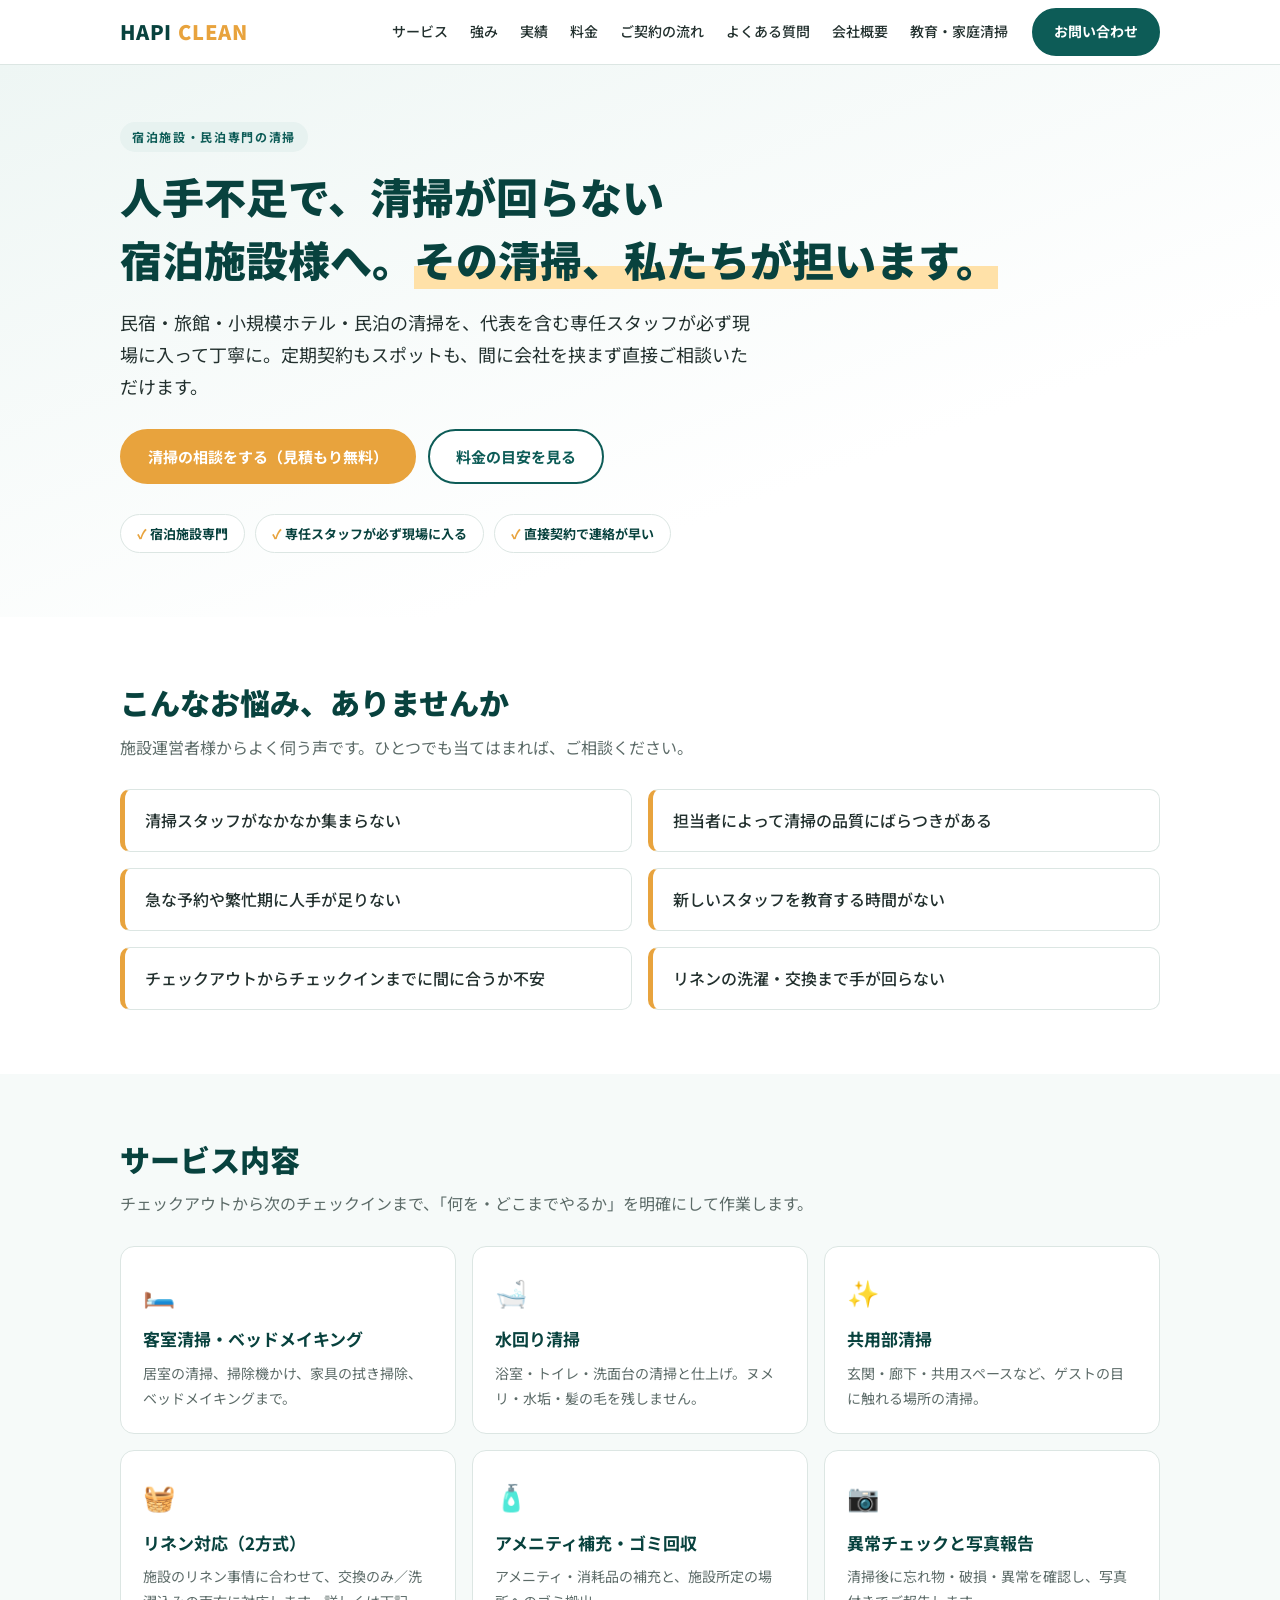
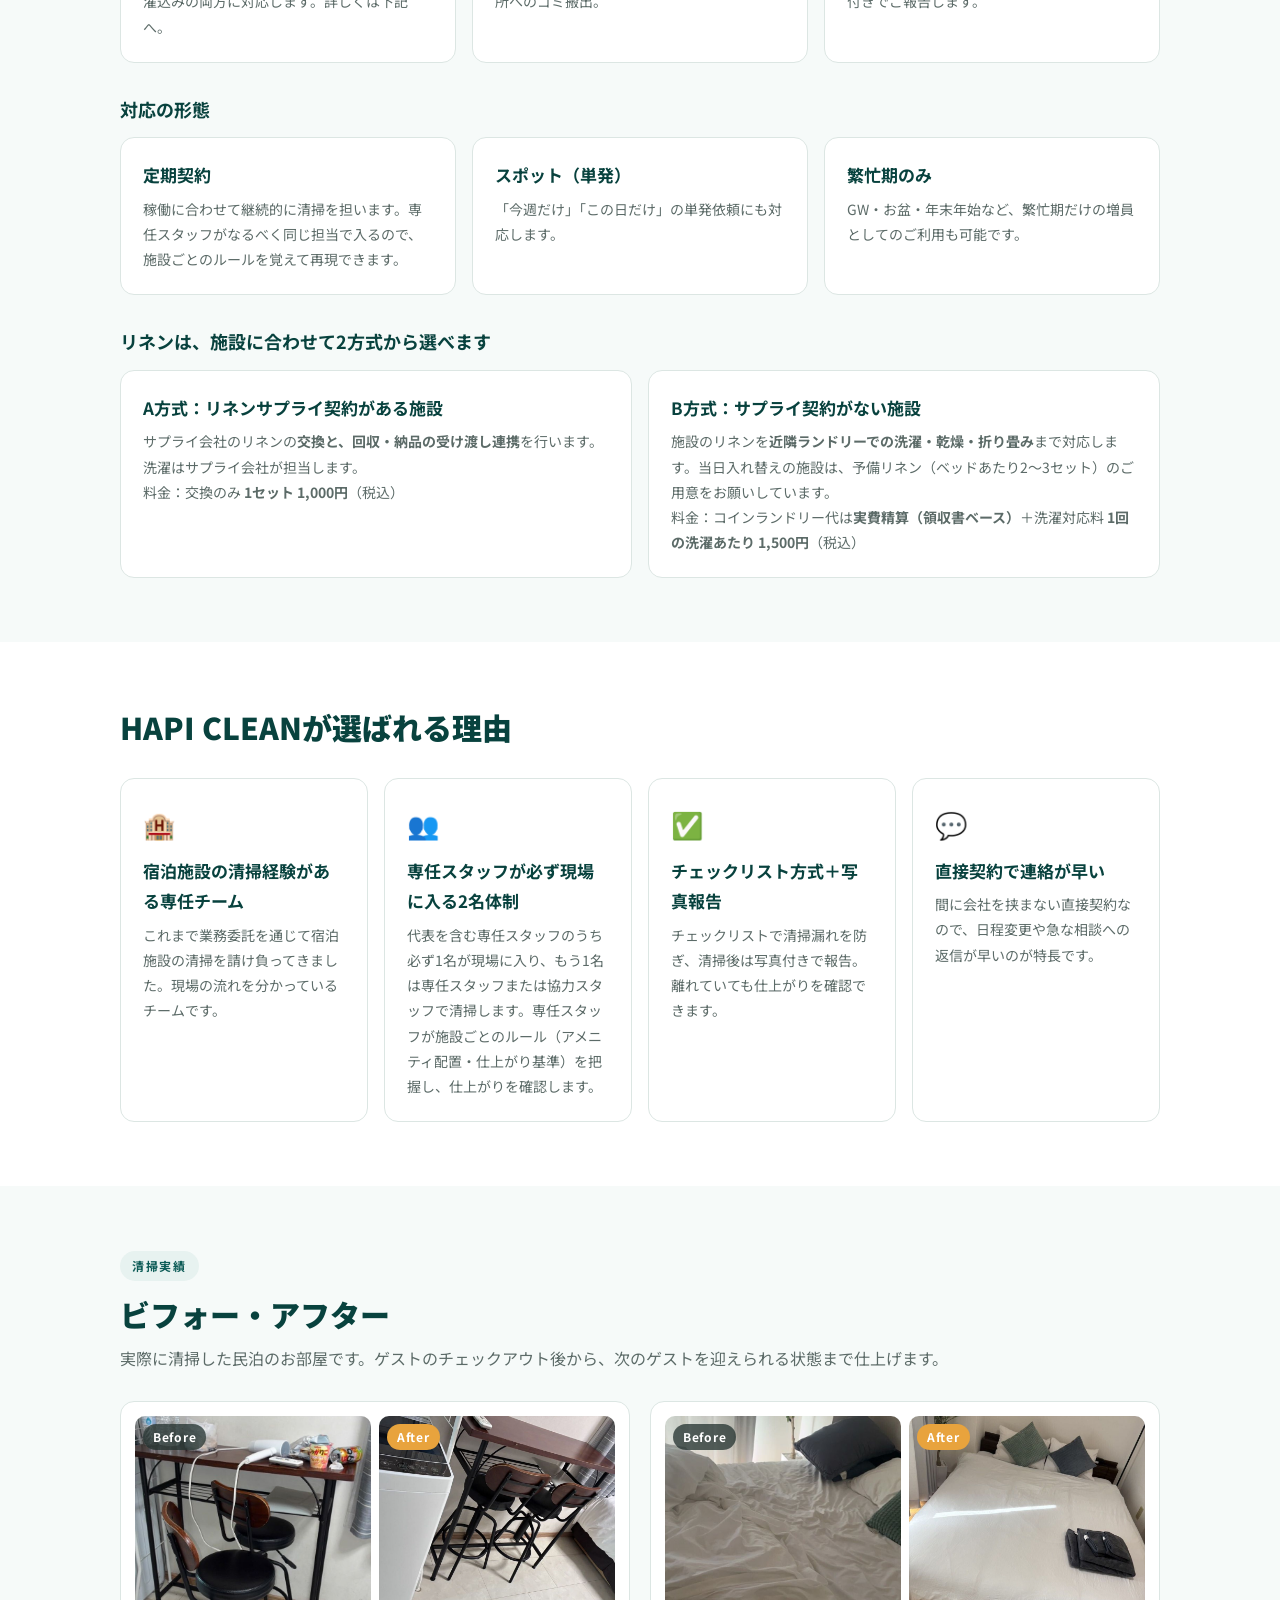
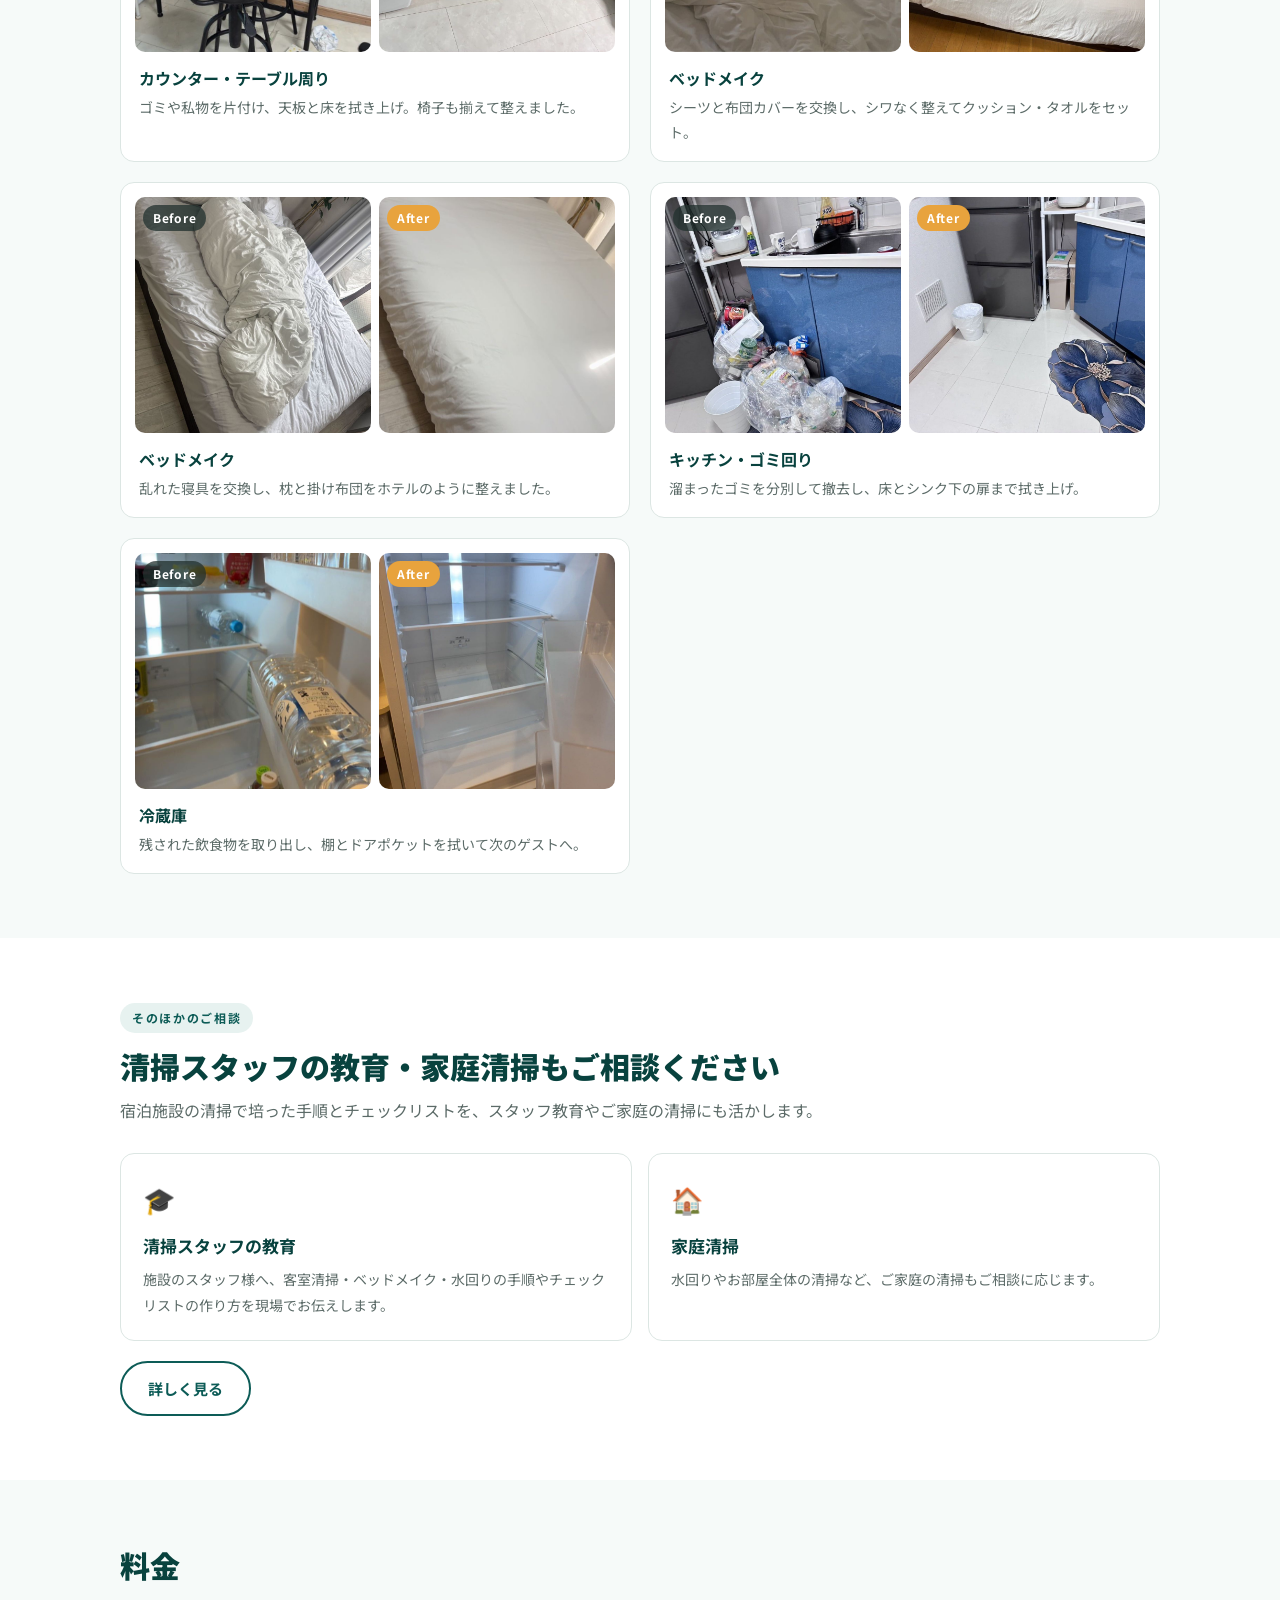
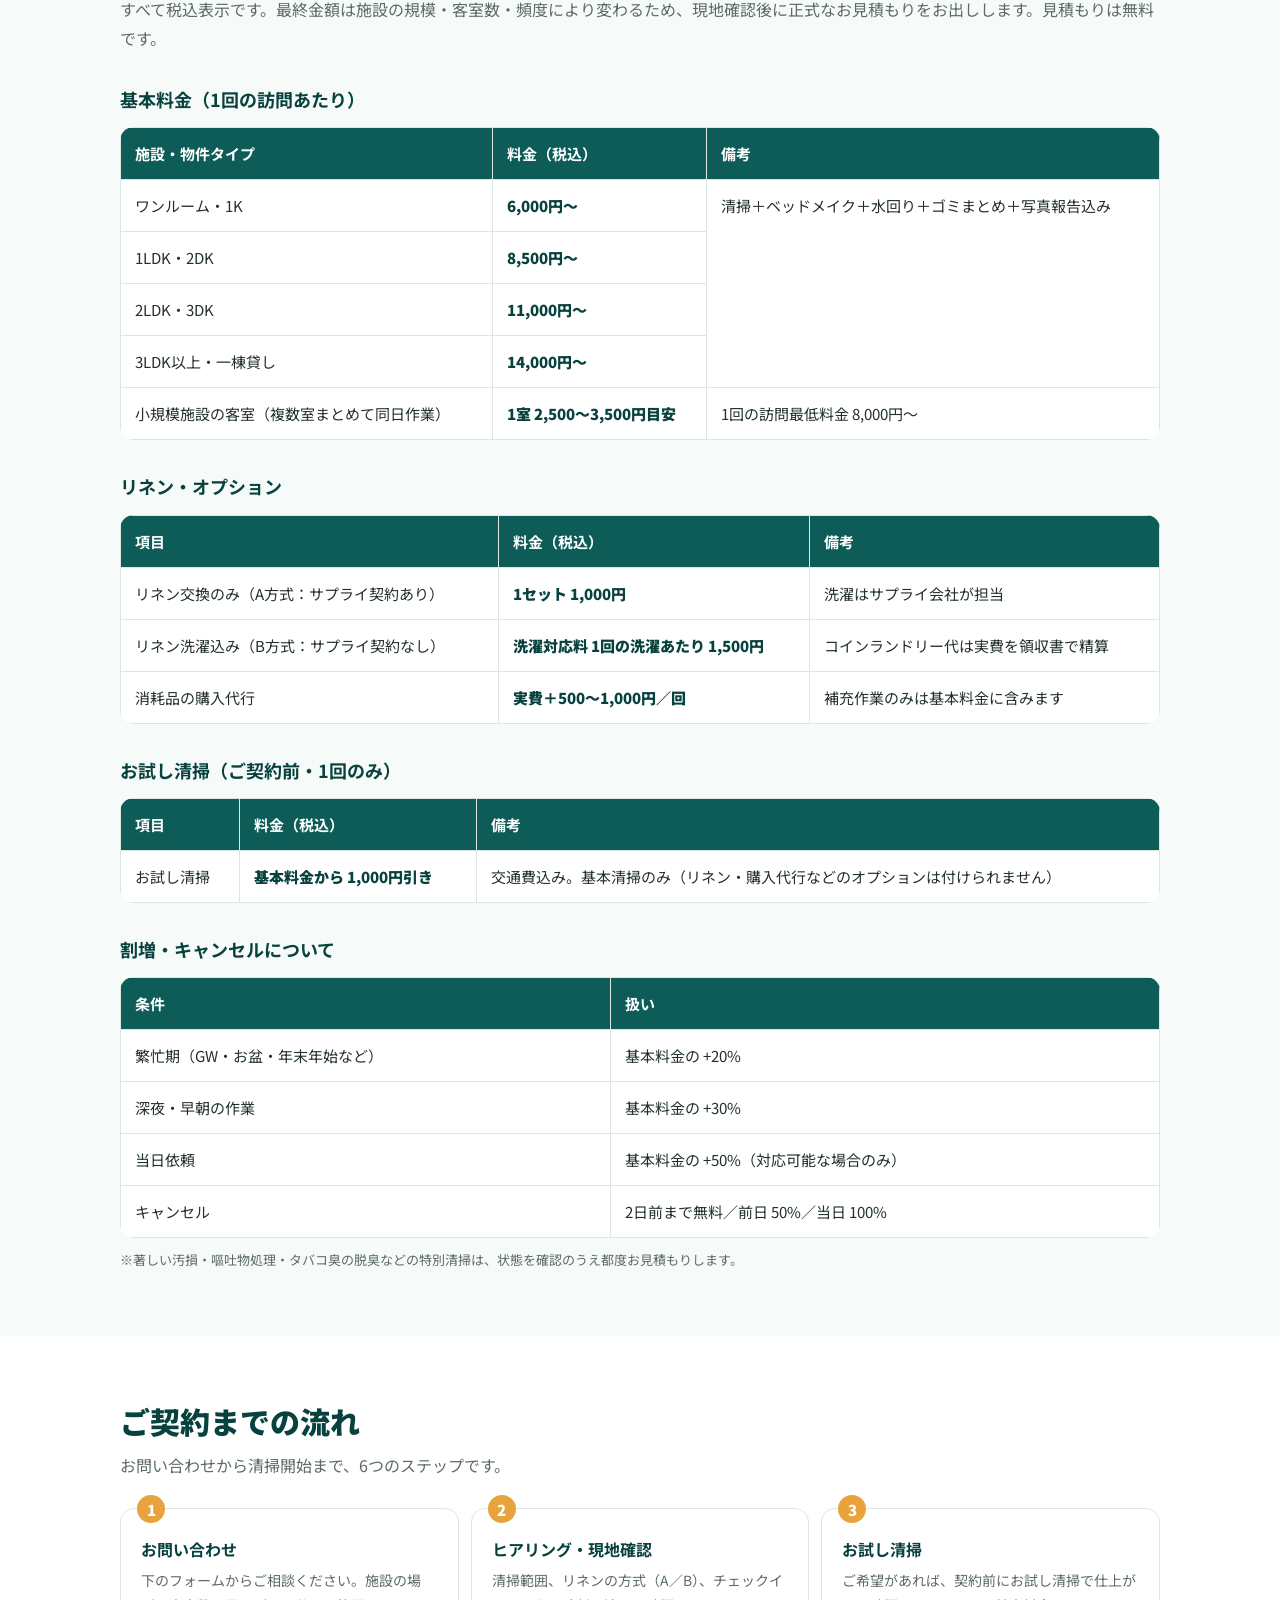
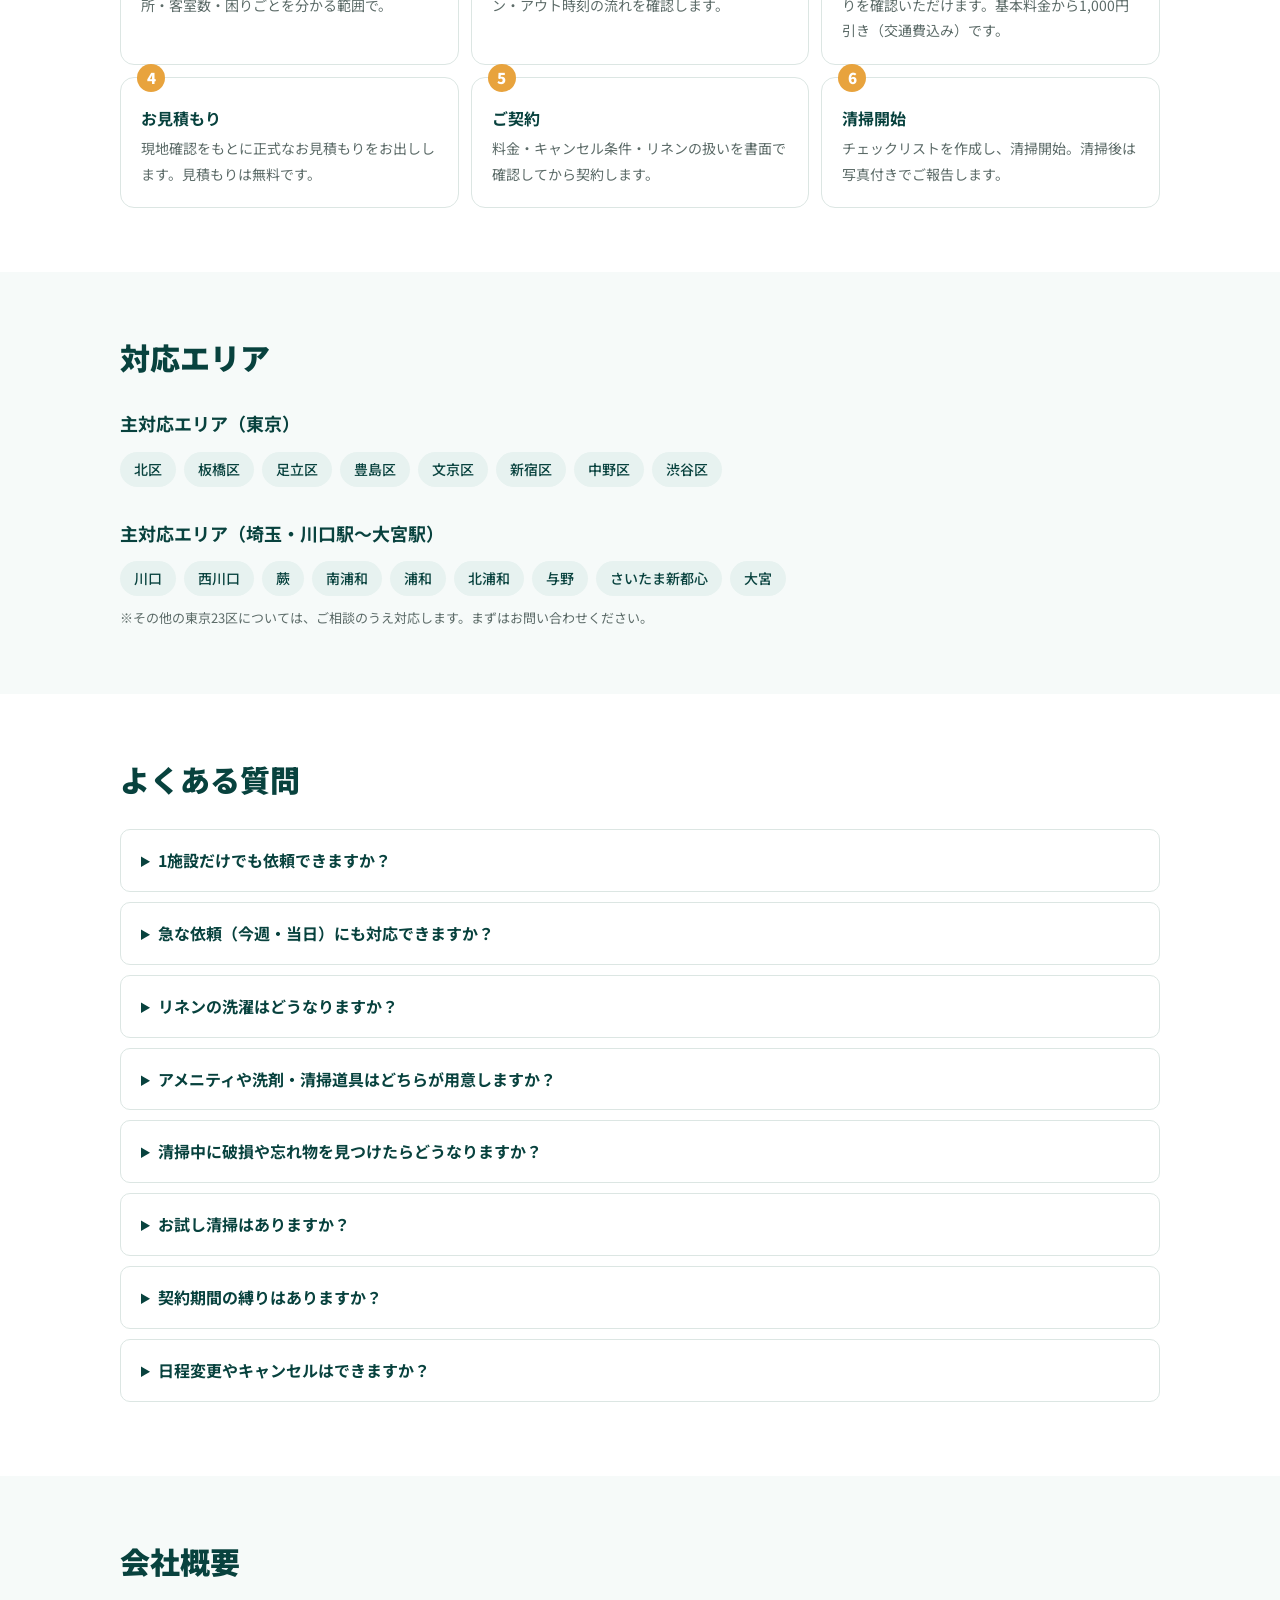
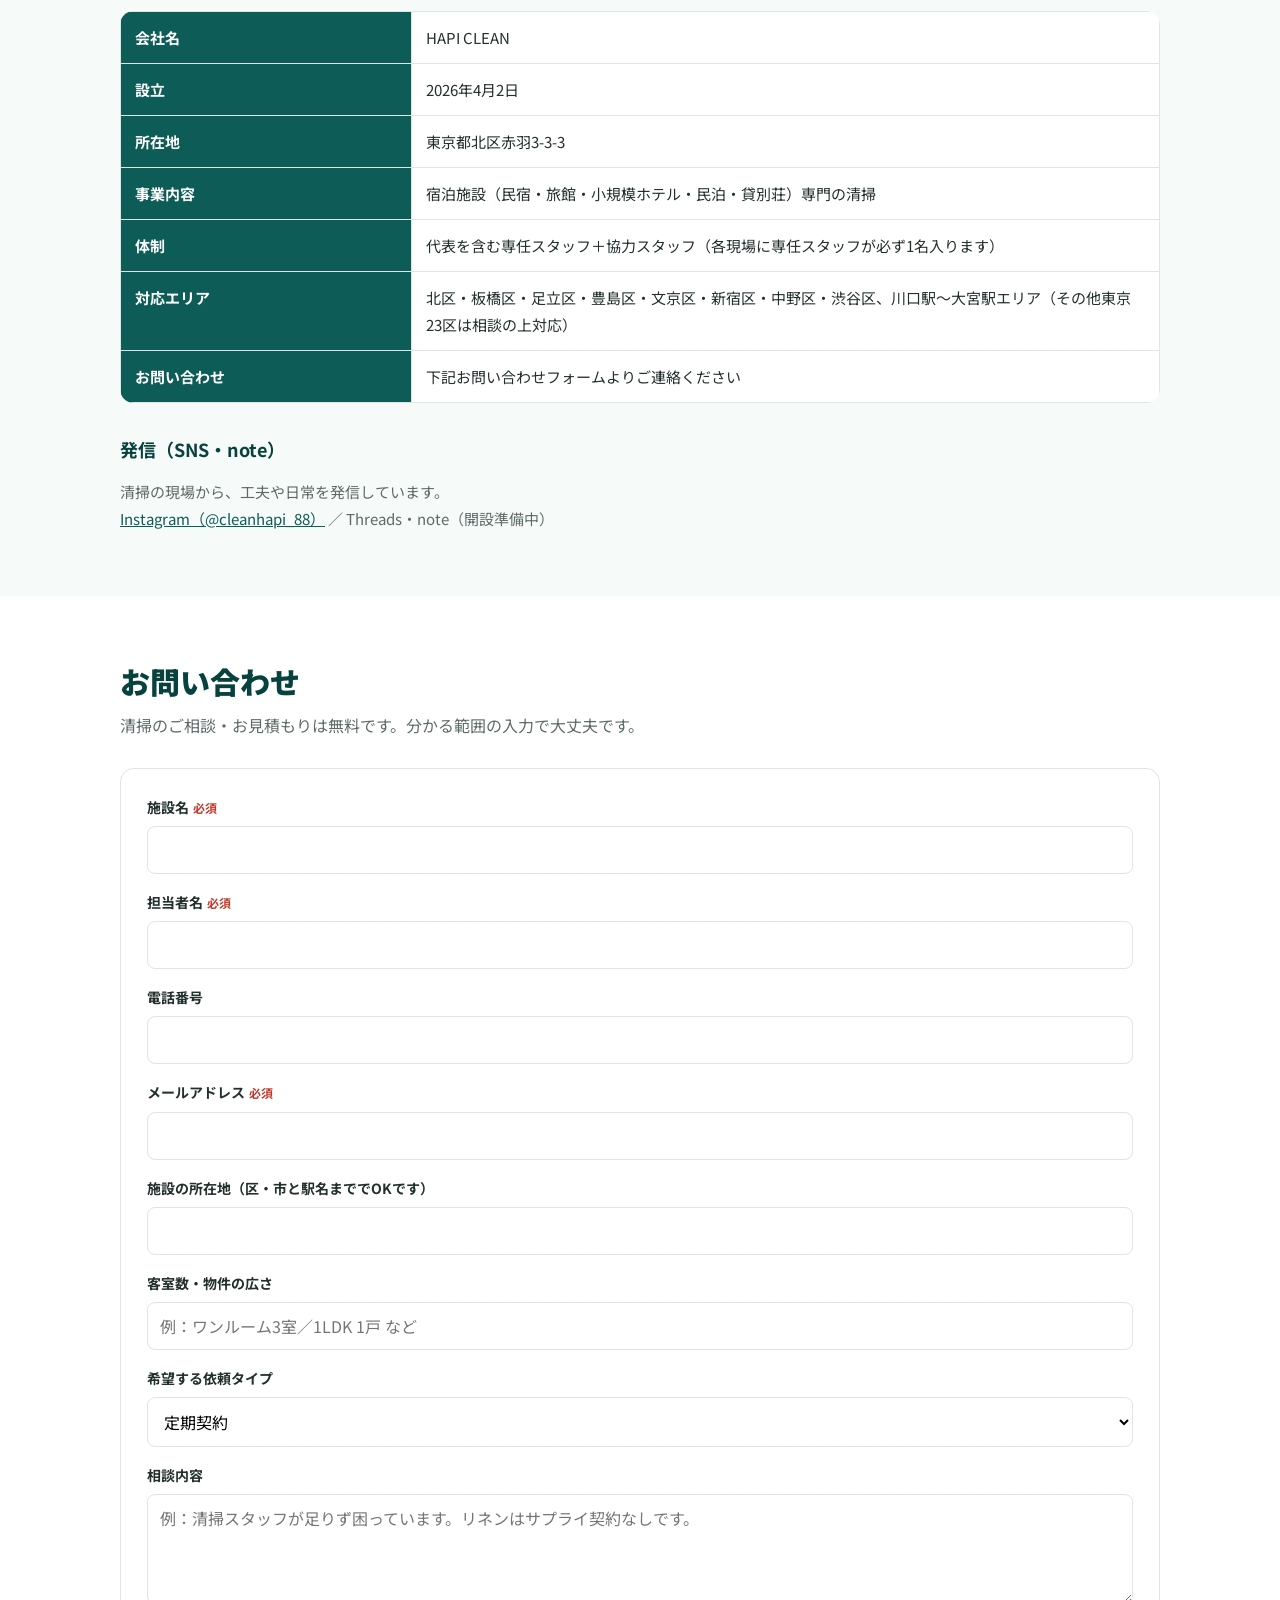
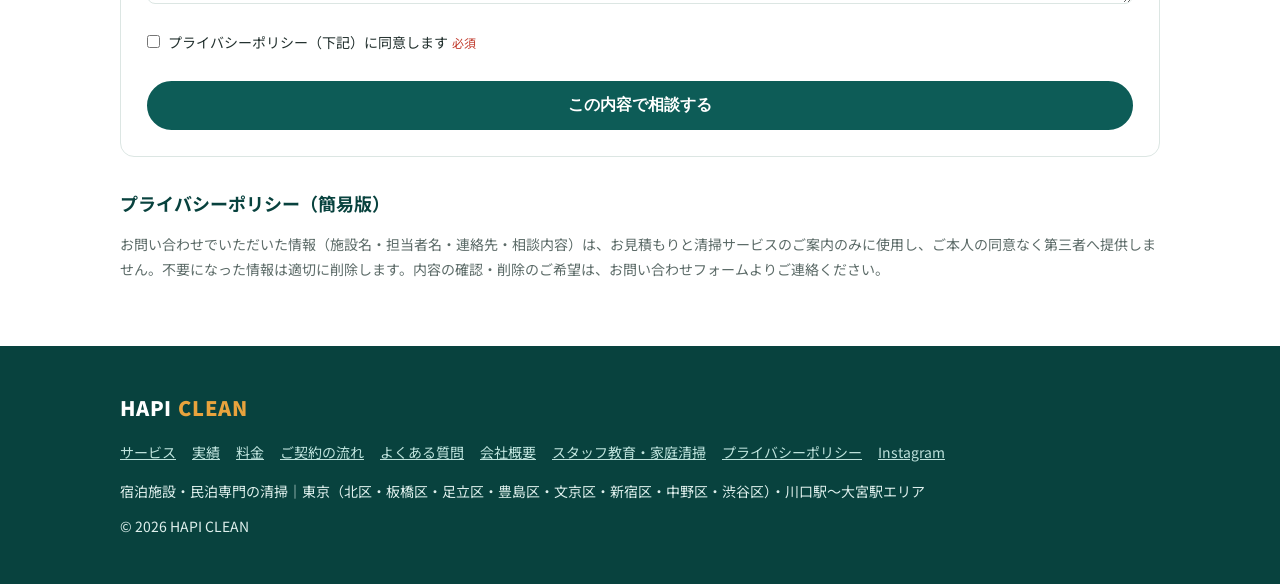
==== commit cea270f8: "清掃実績（ビフォー・アフター）セクションを追加 Co-Authored-By: Claude Opus 5.5 <noreply@anthropic.com> Claude-Session: http" ====
--- a/index.html
+++ b/index.html
@@ -17,6 +17,7 @@
     <nav class="main">
       <a href="#service">サービス</a>
       <a href="#strength">強み</a>
+      <a href="#works">実績</a>
       <a href="#price">料金</a>
       <a href="#flow">ご契約の流れ</a>
       <a href="#faq">よくある質問</a>
@@ -117,8 +118,56 @@
   </div>
 </section>
 
+<!-- Works -->
+<section class="sec sec-soft" id="works">
+  <div class="wrap">
+    <div class="sec-head">
+      <span class="eyebrow">清掃実績</span>
+      <h2>ビフォー・アフター</h2>
+      <p>実際に清掃した民泊のお部屋です。ゲストのチェックアウト後から、次のゲストを迎えられる状態まで仕上げます。</p>
+    </div>
+    <div class="works">
+      <figure class="work">
+        <div class="ba">
+          <div class="ba-img"><span class="ba-tag before">Before</span><img src="img/works/1-before.jpg" alt="カウンター・テーブル周りの清掃前" loading="lazy" width="600" height="600"></div>
+          <div class="ba-img"><span class="ba-tag after">After</span><img src="img/works/1-after.jpg" alt="カウンター・テーブル周りの清掃後" loading="lazy" width="600" height="600"></div>
+        </div>
+        <figcaption><h3>カウンター・テーブル周り</h3><p>ゴミや私物を片付け、天板と床を拭き上げ。椅子も揃えて整えました。</p></figcaption>
+      </figure>
+      <figure class="work">
+        <div class="ba">
+          <div class="ba-img"><span class="ba-tag before">Before</span><img src="img/works/2-before.jpg" alt="ベッドメイクの清掃前" loading="lazy" width="600" height="600"></div>
+          <div class="ba-img"><span class="ba-tag after">After</span><img src="img/works/2-after.jpg" alt="ベッドメイクの清掃後" loading="lazy" width="600" height="600"></div>
+        </div>
+        <figcaption><h3>ベッドメイク</h3><p>シーツと布団カバーを交換し、シワなく整えてクッション・タオルをセット。</p></figcaption>
+      </figure>
+      <figure class="work">
+        <div class="ba">
+          <div class="ba-img"><span class="ba-tag before">Before</span><img src="img/works/3-before.jpg" alt="ベッドメイクの清掃前" loading="lazy" width="600" height="600"></div>
+          <div class="ba-img"><span class="ba-tag after">After</span><img src="img/works/3-after.jpg" alt="ベッドメイクの清掃後" loading="lazy" width="600" height="600"></div>
+        </div>
+        <figcaption><h3>ベッドメイク</h3><p>乱れた寝具を交換し、枕と掛け布団をホテルのように整えました。</p></figcaption>
+      </figure>
+      <figure class="work">
+        <div class="ba">
+          <div class="ba-img"><span class="ba-tag before">Before</span><img src="img/works/4-before.jpg" alt="キッチン・ゴミ回りの清掃前" loading="lazy" width="600" height="600"></div>
+          <div class="ba-img"><span class="ba-tag after">After</span><img src="img/works/4-after.jpg" alt="キッチン・ゴミ回りの清掃後" loading="lazy" width="600" height="600"></div>
+        </div>
+        <figcaption><h3>キッチン・ゴミ回り</h3><p>溜まったゴミを分別して撤去し、床とシンク下の扉まで拭き上げ。</p></figcaption>
+      </figure>
+      <figure class="work">
+        <div class="ba">
+          <div class="ba-img"><span class="ba-tag before">Before</span><img src="img/works/5-before.jpg" alt="冷蔵庫の清掃前" loading="lazy" width="600" height="600"></div>
+          <div class="ba-img"><span class="ba-tag after">After</span><img src="img/works/5-after.jpg" alt="冷蔵庫の清掃後" loading="lazy" width="600" height="600"></div>
+        </div>
+        <figcaption><h3>冷蔵庫</h3><p>残された飲食物を取り出し、棚とドアポケットを拭いて次のゲストへ。</p></figcaption>
+      </figure>
+    </div>
+  </div>
+</section>
+
 <!-- Other -->
-<section class="sec sec-soft" id="other">
+<section class="sec" id="other">
   <div class="wrap">
     <div class="sec-head">
       <span class="eyebrow">そのほかのご相談</span>
@@ -134,7 +183,7 @@
 </section>
 
 <!-- Price -->
-<section class="sec" id="price">
+<section class="sec sec-soft" id="price">
   <div class="wrap">
     <div class="sec-head">
       <h2>料金</h2>
@@ -178,7 +227,7 @@
 </section>
 
 <!-- Flow -->
-<section class="sec sec-soft" id="flow">
+<section class="sec" id="flow">
   <div class="wrap">
     <div class="sec-head">
       <h2>ご契約までの流れ</h2>
@@ -196,7 +245,7 @@
 </section>
 
 <!-- Area -->
-<section class="sec" id="area">
+<section class="sec sec-soft" id="area">
   <div class="wrap">
     <div class="sec-head">
       <h2>対応エリア</h2>
@@ -214,7 +263,7 @@
 </section>
 
 <!-- FAQ -->
-<section class="sec sec-soft" id="faq">
+<section class="sec" id="faq">
   <div class="wrap">
     <div class="sec-head">
       <h2>よくある質問</h2>
@@ -231,7 +280,7 @@
 </section>
 
 <!-- Company -->
-<section class="sec" id="company">
+<section class="sec sec-soft" id="company">
   <div class="wrap">
     <div class="sec-head">
       <h2>会社概要</h2>
@@ -253,7 +302,7 @@
 </section>
 
 <!-- Contact -->
-<section class="sec sec-soft" id="contact">
+<section class="sec" id="contact">
   <div class="wrap">
     <div class="sec-head">
       <h2>お問い合わせ</h2>
@@ -301,6 +350,7 @@
     <a class="logo" href="#top">HAPI <span>CLEAN</span></a>
     <nav>
       <a href="#service">サービス</a>
+      <a href="#works">実績</a>
       <a href="#price">料金</a>
       <a href="#flow">ご契約の流れ</a>
       <a href="#faq">よくある質問</a>
--- a/css/style.css
+++ b/css/style.css
@@ -90,3 +90,16 @@
 .sticky-cta{position:fixed;left:0;right:0;bottom:0;z-index:60;background:rgba(255,255,255,.97);border-top:1px solid var(--line);padding:10px 16px calc(10px + env(safe-area-inset-bottom));display:flex;gap:10px}
 .sticky-cta a{flex:1;text-align:center}
 @media(min-width:860px){.sticky-cta{display:none}footer{padding-bottom:44px}}
+/* works (before/after) */
+.works{display:grid;gap:20px}
+@media(min-width:860px){.works{grid-template-columns:1fr 1fr}}
+.work{background:#fff;border:1px solid var(--line);border-radius:var(--radius);padding:14px;margin:0}
+.ba{display:grid;grid-template-columns:1fr 1fr;gap:8px}
+.ba-img{position:relative;aspect-ratio:1/1;border-radius:10px;overflow:hidden;background:var(--bg-soft)}
+.ba-img img{width:100%;height:100%;object-fit:cover;display:block}
+.ba-tag{position:absolute;top:8px;left:8px;font-size:12px;font-weight:700;letter-spacing:.06em;color:#fff;border-radius:999px;padding:2px 10px}
+.ba-tag.before{background:rgba(34,48,46,.75)}
+.ba-tag.after{background:var(--accent)}
+.work figcaption{padding:12px 4px 2px}
+.work h3{font-size:16px;font-weight:700;color:var(--teal-dark);margin-bottom:2px}
+.work p{font-size:14px;color:var(--gray)}
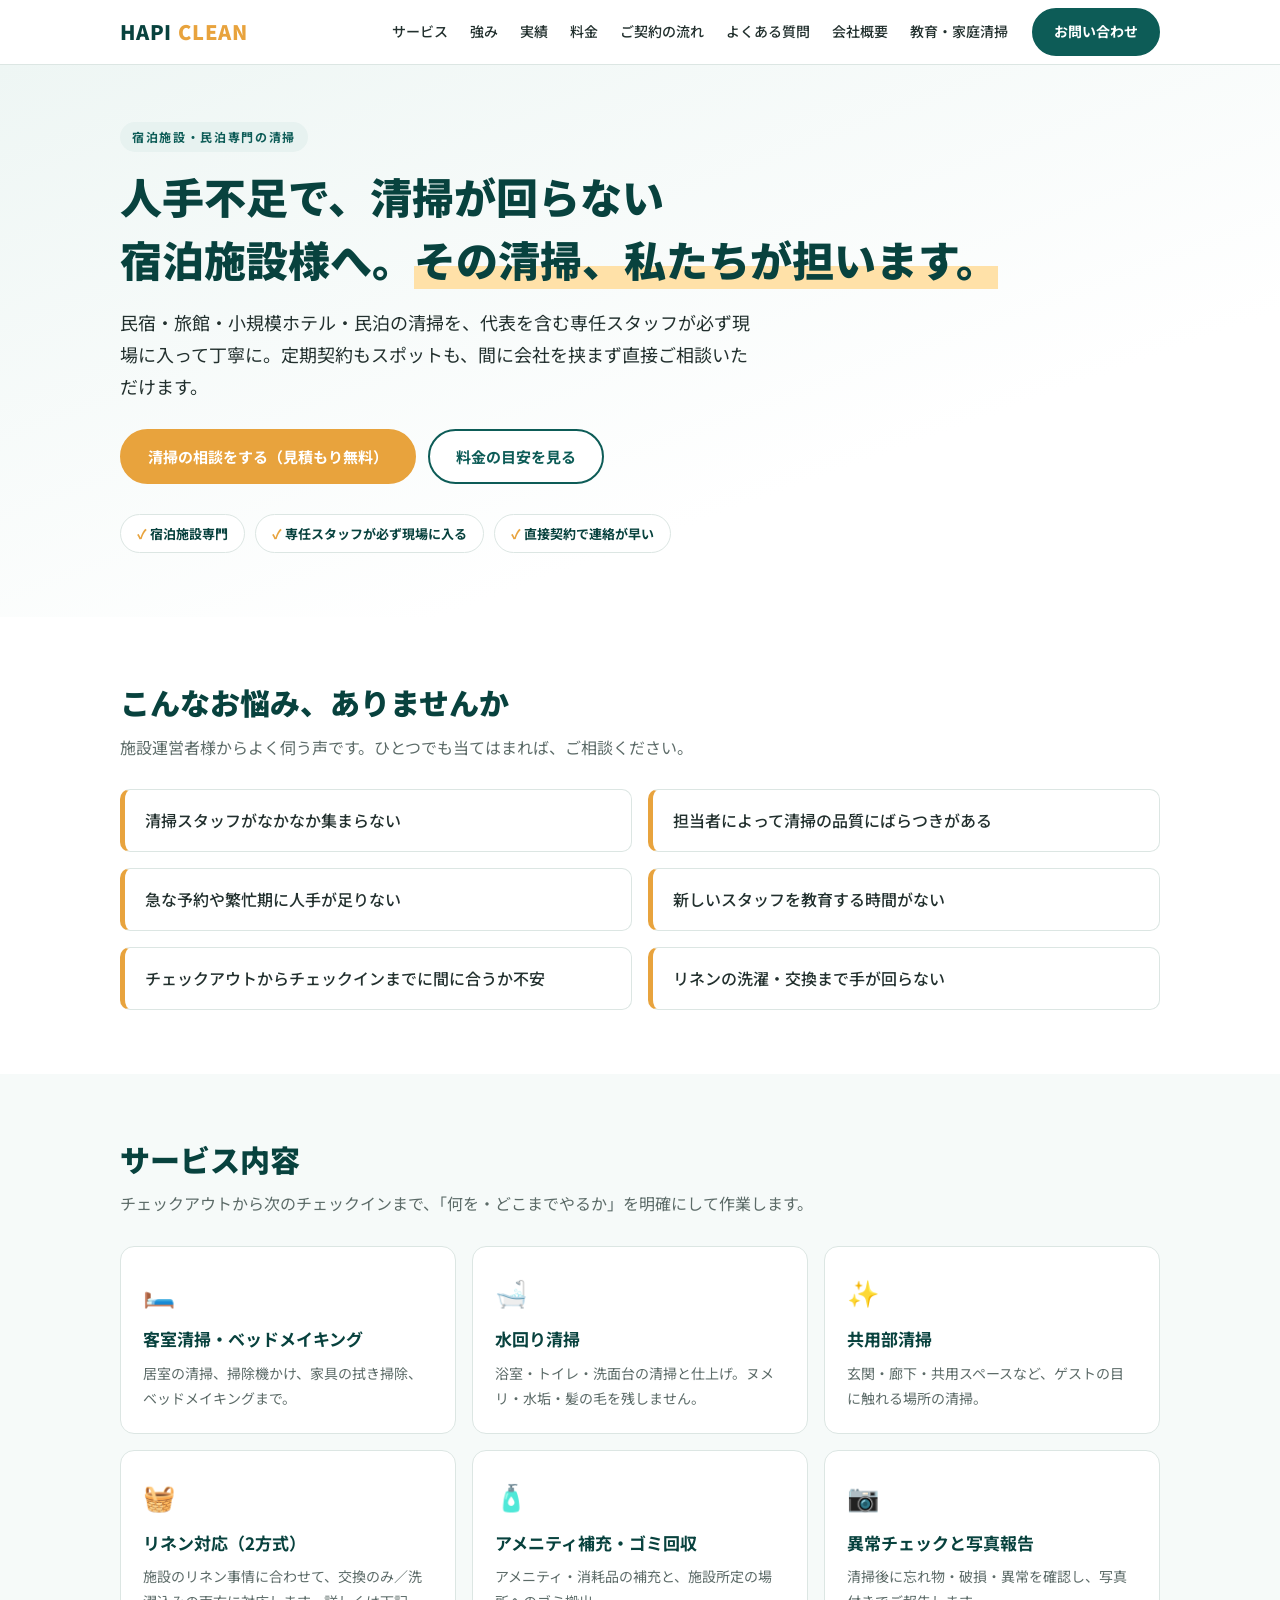
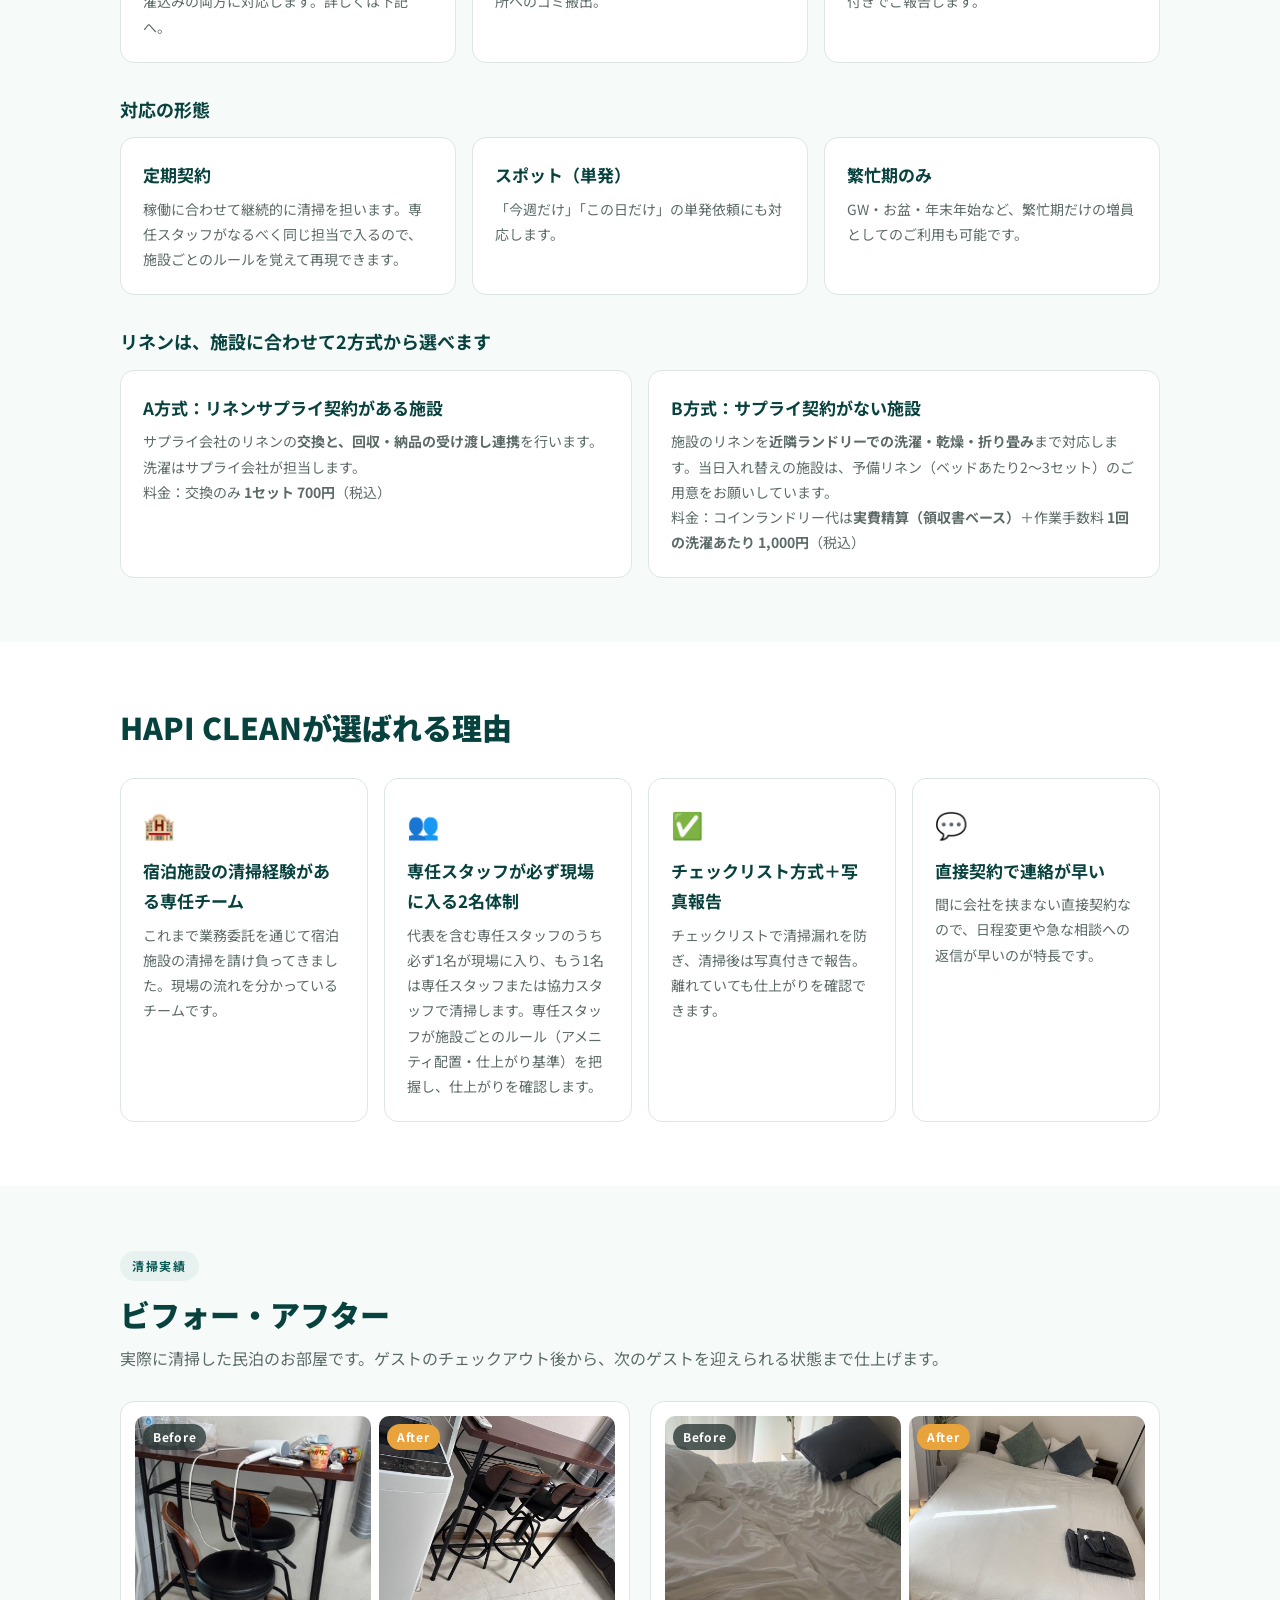
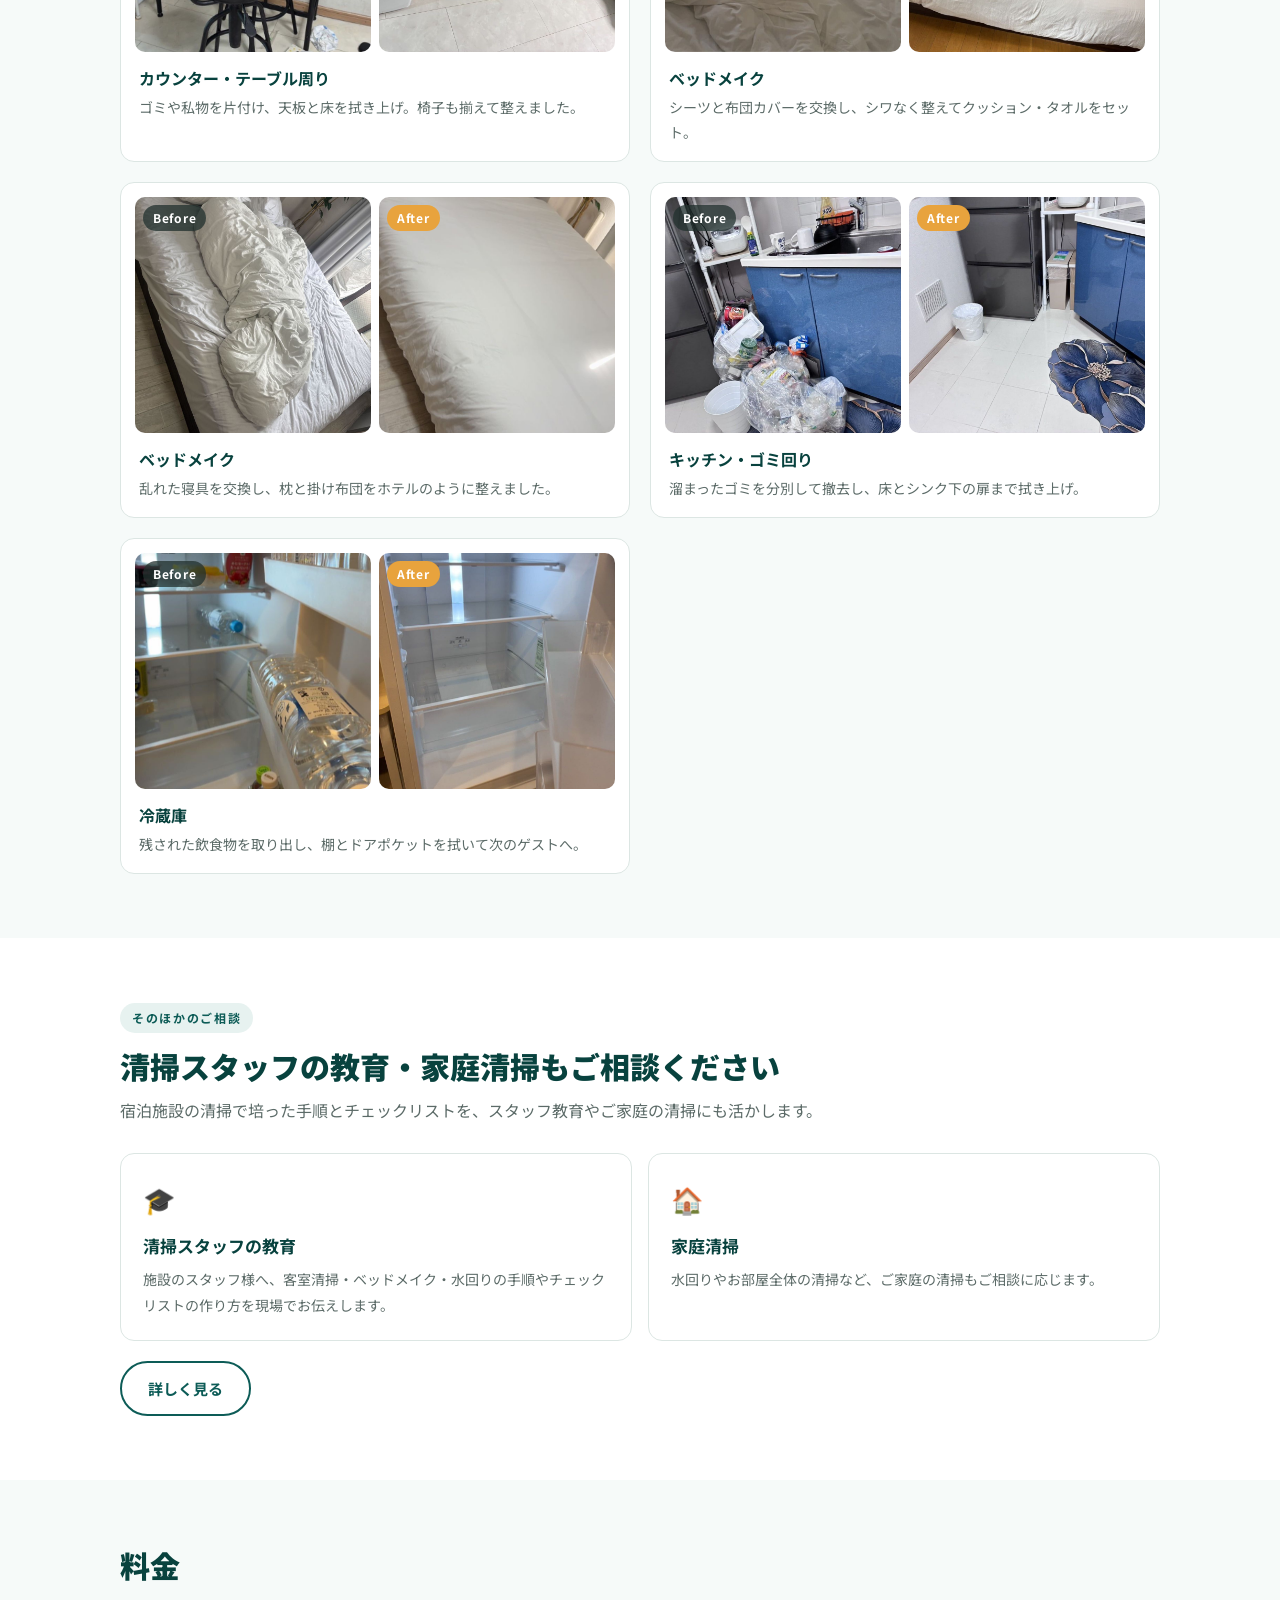
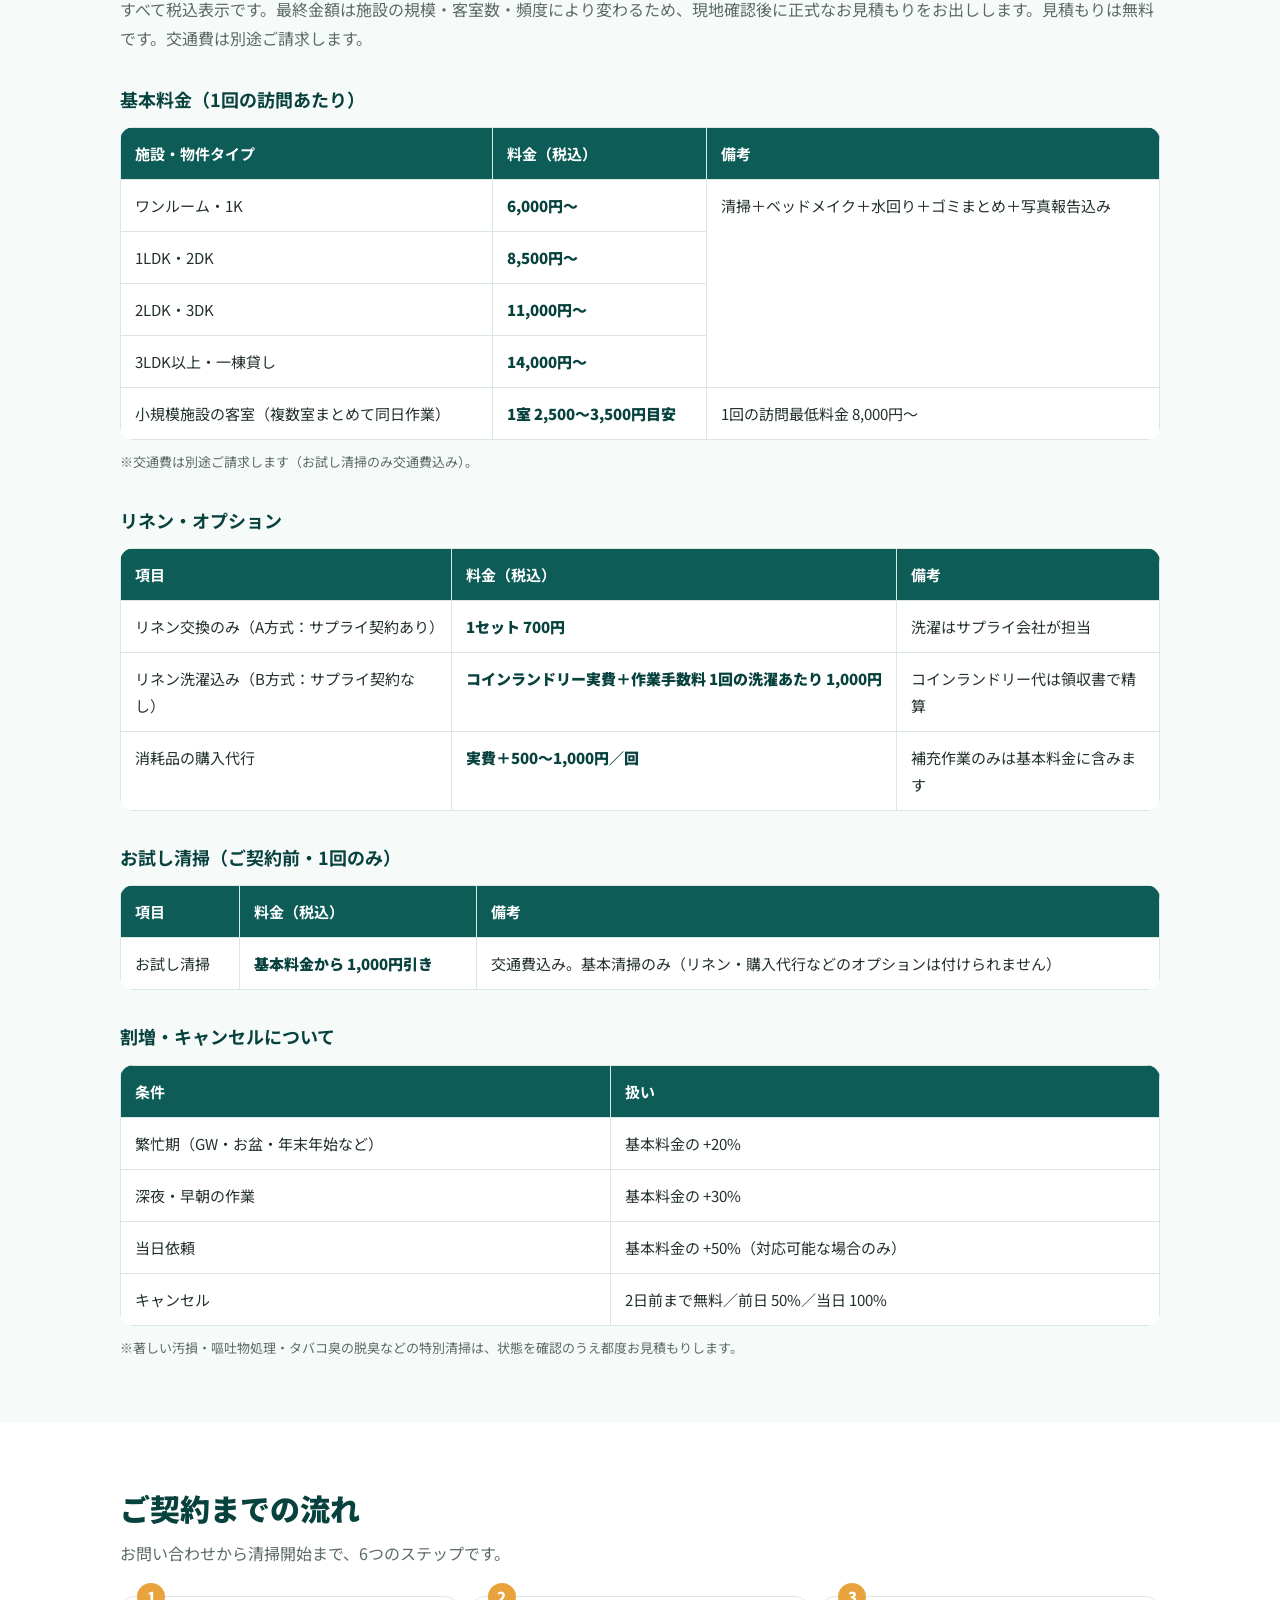
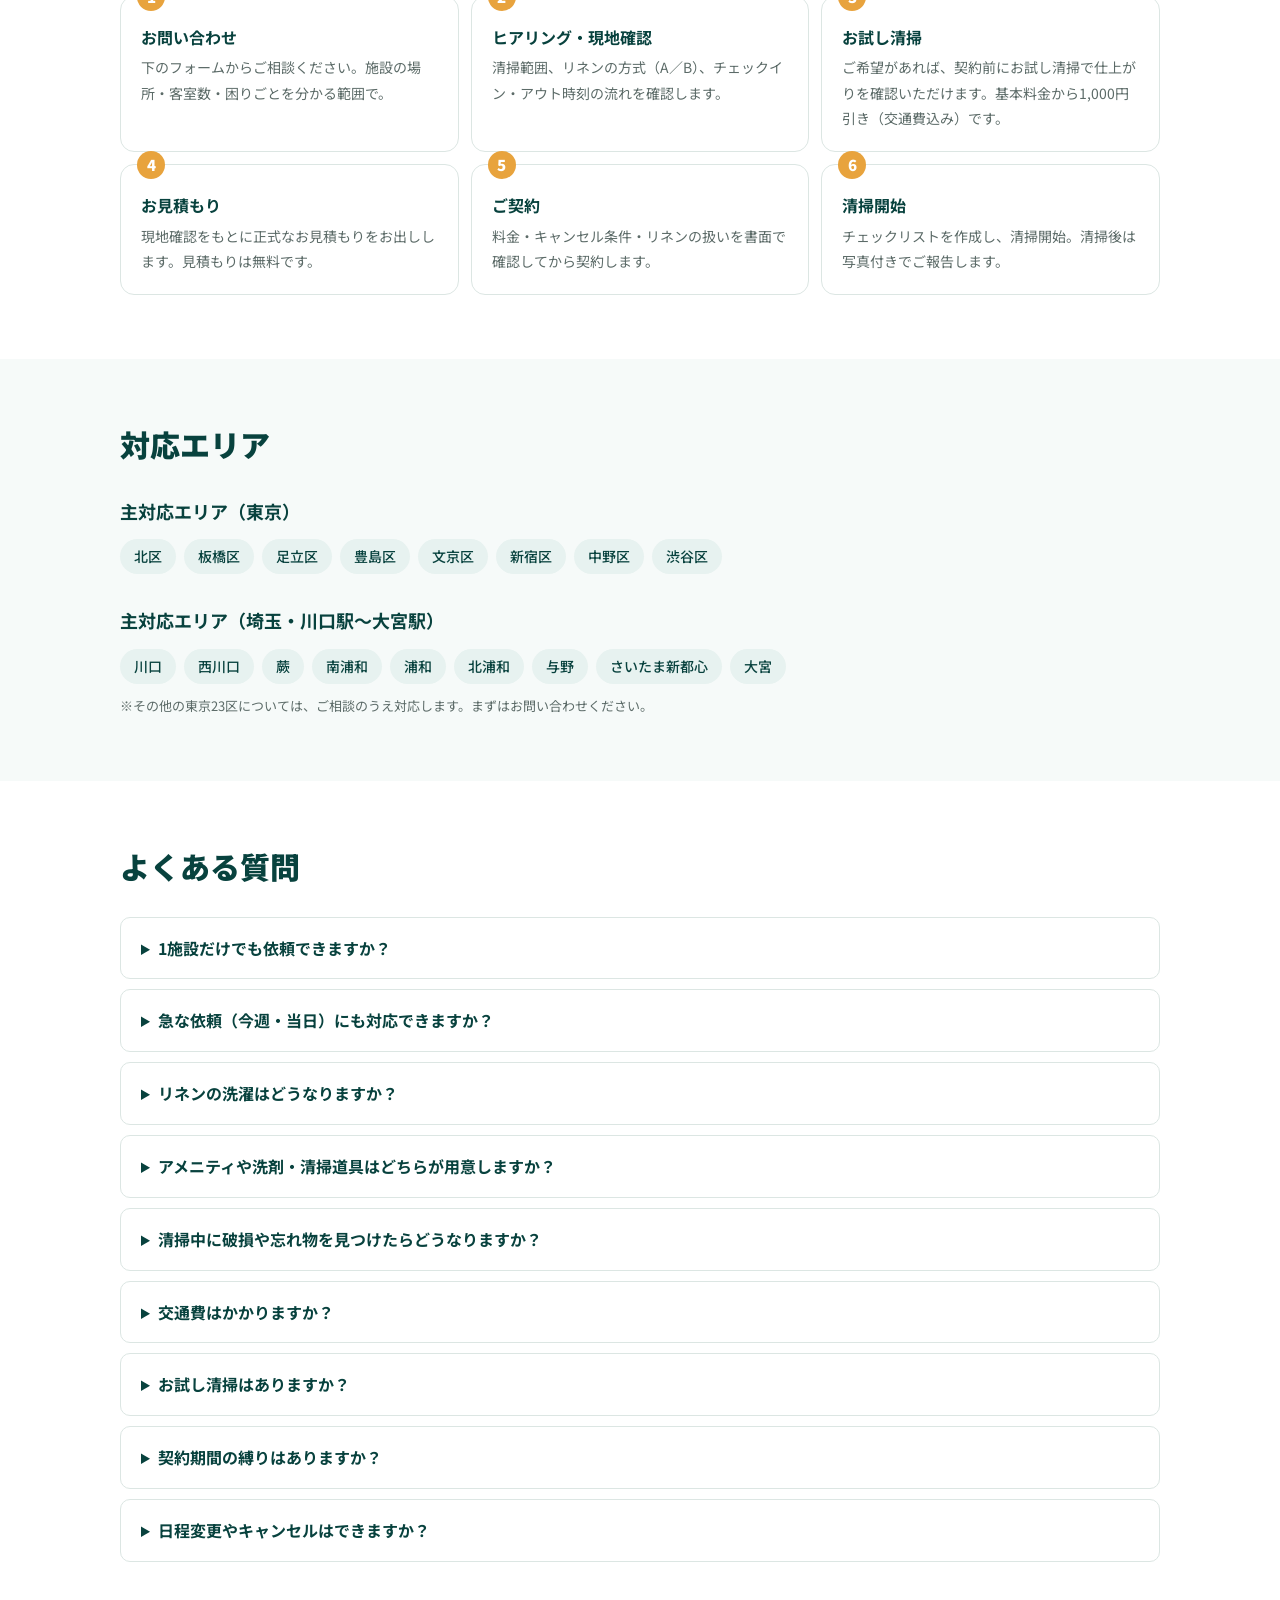
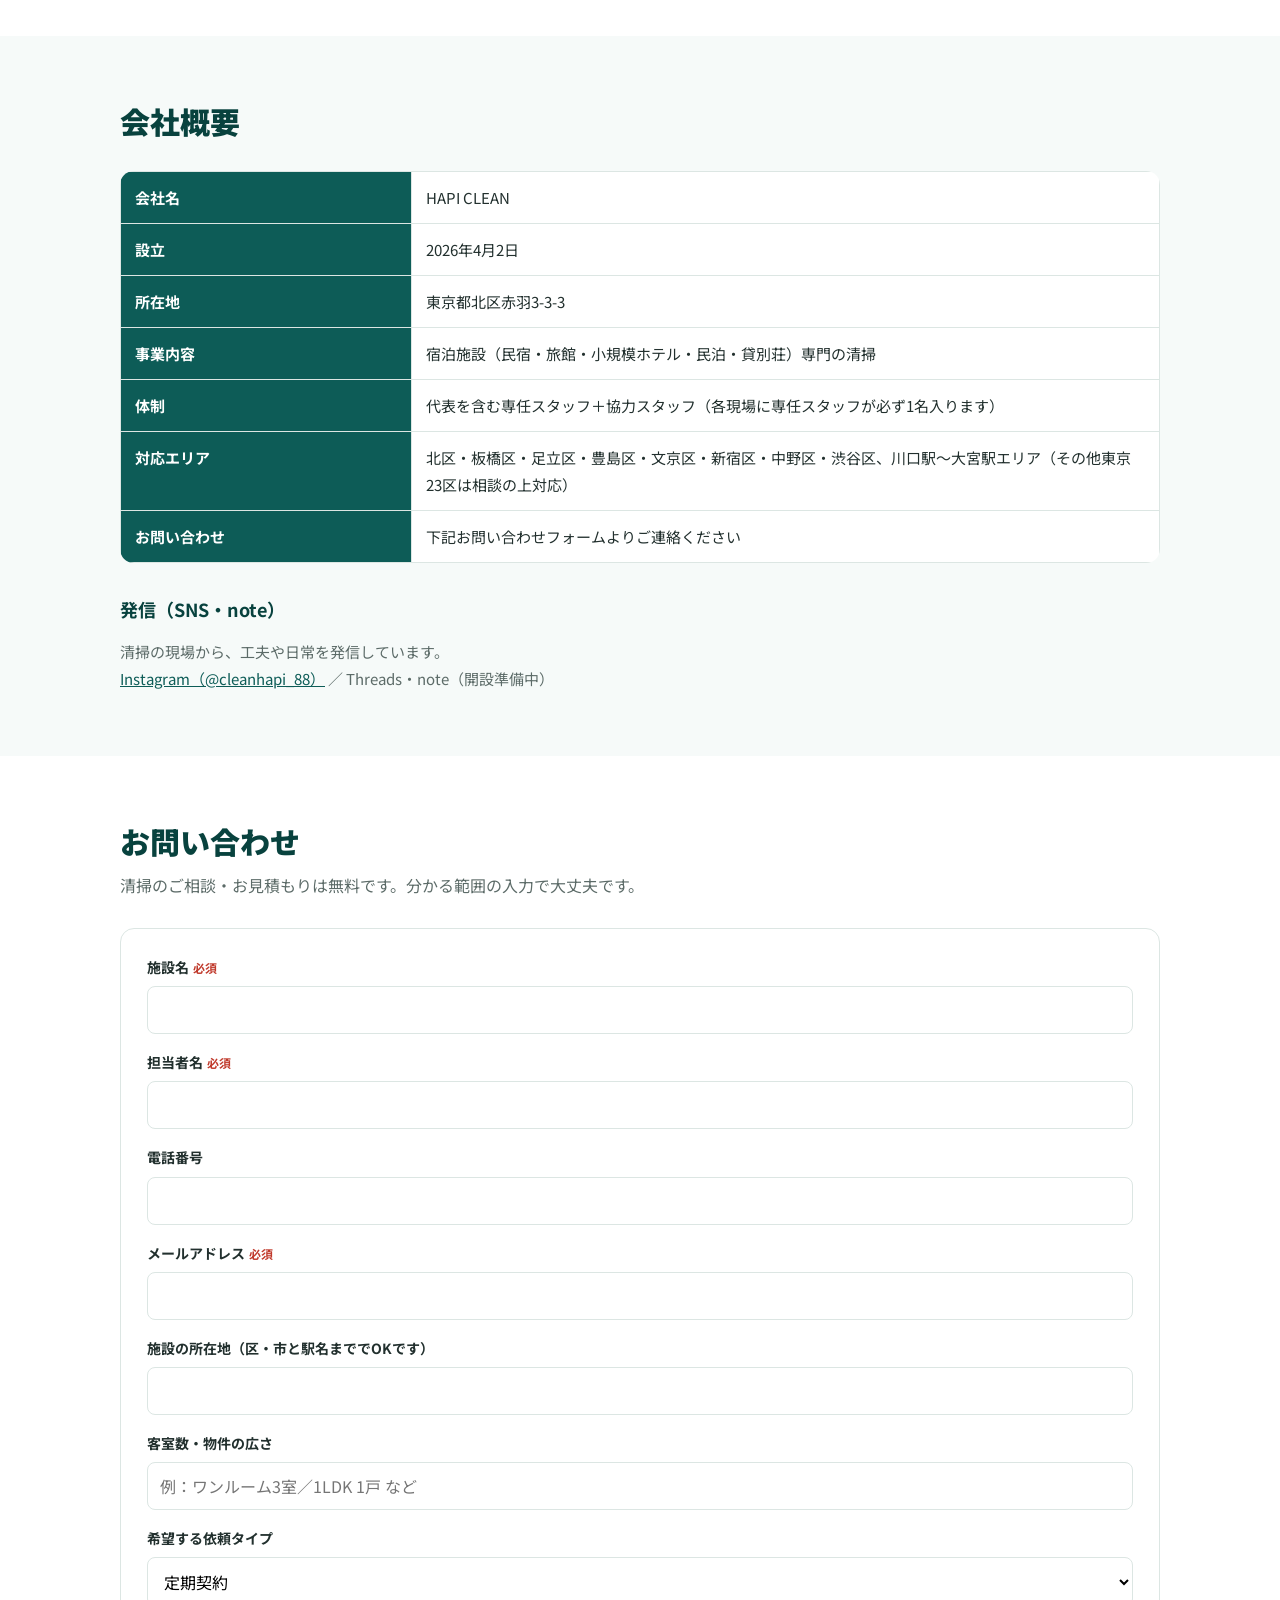
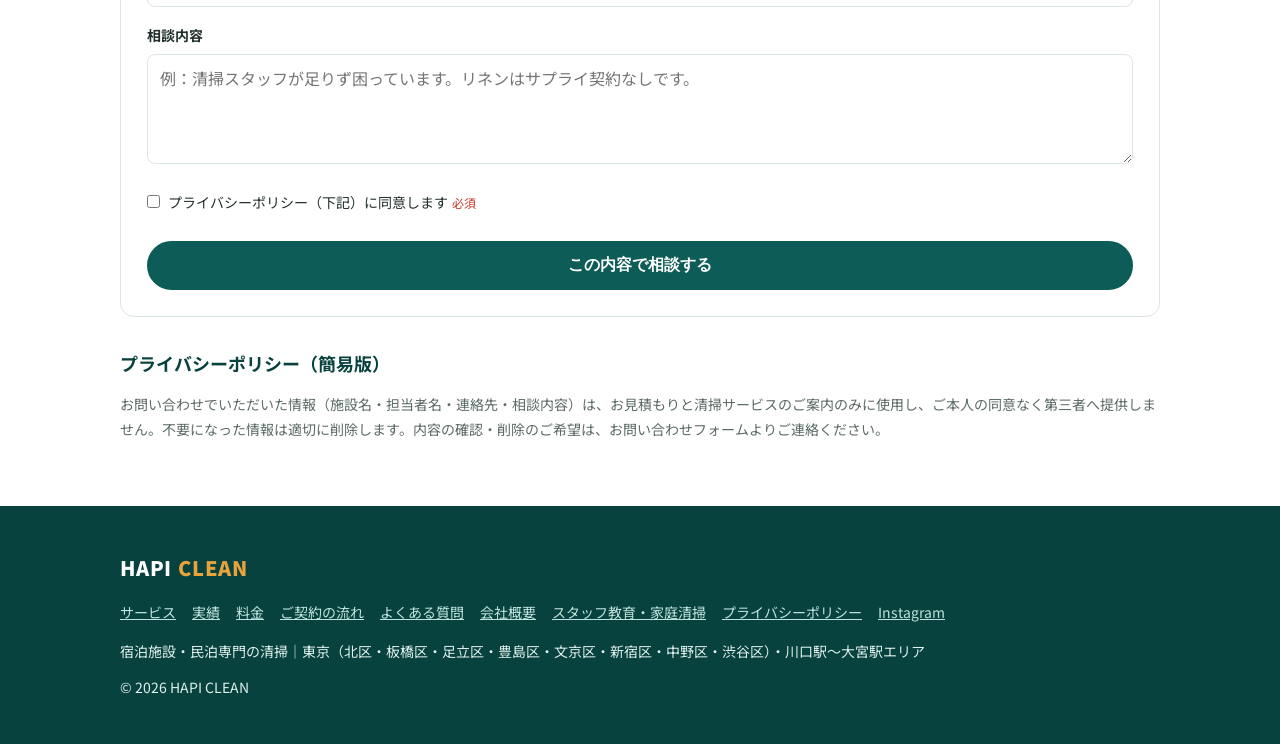
==== commit f5565baa: "交通費の別途請求を明記し、リネン料金（A方式700円、B方式は実費＋作業手数料1,000円）を変更 Co-Authored-By: Claude Opus 5.5 <noreply@anthropic" ====
--- a/index.html
+++ b/index.html
@@ -93,11 +93,11 @@
     <div class="grid c2">
       <div class="card">
         <h3>A方式：リネンサプライ契約がある施設</h3>
-        <p>サプライ会社のリネンの<strong>交換と、回収・納品の受け渡し連携</strong>を行います。洗濯はサプライ会社が担当します。<br>料金：交換のみ <strong>1セット 1,000円</strong>（税込）</p>
+        <p>サプライ会社のリネンの<strong>交換と、回収・納品の受け渡し連携</strong>を行います。洗濯はサプライ会社が担当します。<br>料金：交換のみ <strong>1セット 700円</strong>（税込）</p>
       </div>
       <div class="card">
         <h3>B方式：サプライ契約がない施設</h3>
-        <p>施設のリネンを<strong>近隣ランドリーでの洗濯・乾燥・折り畳み</strong>まで対応します。当日入れ替えの施設は、予備リネン（ベッドあたり2〜3セット）のご用意をお願いしています。<br>料金：コインランドリー代は<strong>実費精算（領収書ベース）</strong>＋洗濯対応料 <strong>1回の洗濯あたり 1,500円</strong>（税込）</p>
+        <p>施設のリネンを<strong>近隣ランドリーでの洗濯・乾燥・折り畳み</strong>まで対応します。当日入れ替えの施設は、予備リネン（ベッドあたり2〜3セット）のご用意をお願いしています。<br>料金：コインランドリー代は<strong>実費精算（領収書ベース）</strong>＋作業手数料 <strong>1回の洗濯あたり 1,000円</strong>（税込）</p>
       </div>
     </div>
   </div>
@@ -187,7 +187,7 @@
   <div class="wrap">
     <div class="sec-head">
       <h2>料金</h2>
-      <p>すべて税込表示です。最終金額は施設の規模・客室数・頻度により変わるため、現地確認後に正式なお見積もりをお出しします。見積もりは無料です。</p>
+      <p>すべて税込表示です。最終金額は施設の規模・客室数・頻度により変わるため、現地確認後に正式なお見積もりをお出しします。見積もりは無料です。交通費は別途ご請求します。</p>
     </div>
 
     <h3 class="block">基本料金（1回の訪問あたり）</h3>
@@ -199,12 +199,13 @@
       <tr><td>3LDK以上・一棟貸し</td><td class="price">14,000円〜</td></tr>
       <tr><td>小規模施設の客室（複数室まとめて同日作業）</td><td class="price">1室 2,500〜3,500円目安</td><td>1回の訪問最低料金 8,000円〜</td></tr>
     </table>
+    <p class="note">※交通費は別途ご請求します（お試し清掃のみ交通費込み）。</p>
 
     <h3 class="block">リネン・オプション</h3>
     <table>
       <tr><th>項目</th><th>料金（税込）</th><th>備考</th></tr>
-      <tr><td>リネン交換のみ（A方式：サプライ契約あり）</td><td class="price">1セット 1,000円</td><td>洗濯はサプライ会社が担当</td></tr>
-      <tr><td>リネン洗濯込み（B方式：サプライ契約なし）</td><td class="price">洗濯対応料 1回の洗濯あたり 1,500円</td><td>コインランドリー代は実費を領収書で精算</td></tr>
+      <tr><td>リネン交換のみ（A方式：サプライ契約あり）</td><td class="price">1セット 700円</td><td>洗濯はサプライ会社が担当</td></tr>
+      <tr><td>リネン洗濯込み（B方式：サプライ契約なし）</td><td class="price">コインランドリー実費＋作業手数料 1回の洗濯あたり 1,000円</td><td>コインランドリー代は領収書で精算</td></tr>
       <tr><td>消耗品の購入代行</td><td class="price">実費＋500〜1,000円／回</td><td>補充作業のみは基本料金に含みます</td></tr>
     </table>
 
@@ -270,9 +271,10 @@
     </div>
     <details><summary>1施設だけでも依頼できますか？</summary><p>はい。小規模な施設・民泊1軒からご相談いただけます。複数室を同日にまとめて作業する場合は、1室あたりの単価が下がる形でお見積もりします（1回の訪問最低料金は8,000円〜です）。</p></details>
     <details><summary>急な依頼（今週・当日）にも対応できますか？</summary><p>スケジュールに空きがあれば対応します。当日依頼は基本料金の+50%で、対応可能な場合のみお受けします。まずはご相談ください。</p></details>
-    <details><summary>リネンの洗濯はどうなりますか？</summary><p>施設のリネンサプライ契約の有無で2方式あります。契約がある施設は交換と回収・納品の連携まで（1セット1,000円）、契約がない施設は近隣ランドリーでの洗濯・乾燥・折り畳みまで対応し、洗濯の実費は領収書で精算、手間賃として洗濯対応料（1回の洗濯あたり1,500円）をいただきます。当日入れ替えの場合は、予備リネンをベッドあたり2〜3セットご用意ください。</p></details>
+    <details><summary>リネンの洗濯はどうなりますか？</summary><p>施設のリネンサプライ契約の有無で2方式あります。契約がある施設は交換と回収・納品の連携まで（1セット700円）、契約がない施設は近隣ランドリーでの洗濯・乾燥・折り畳みまで対応し、コインランドリー代は実費を領収書で精算し、作業手数料（1回の洗濯あたり1,000円）をいただきます。当日入れ替えの場合は、予備リネンをベッドあたり2〜3セットご用意ください。</p></details>
     <details><summary>アメニティや洗剤・清掃道具はどちらが用意しますか？</summary><p>原則として施設様の備え付け・ストックを使用します。消耗品の購入代行も可能です（実費＋500〜1,000円／回）。契約時に取り決めます。</p></details>
     <details><summary>清掃中に破損や忘れ物を見つけたらどうなりますか？</summary><p>その場で写真を撮り、速やかに施設様へご報告します。忘れ物は施設様のルールに従って保管・引き渡しをします。</p></details>
+    <details><summary>交通費はかかりますか？</summary><p>はい、交通費は基本料金とは別にご請求します。金額は施設の場所により異なるため、お見積もり時にご案内します（お試し清掃のみ交通費込みです）。</p></details>
     <details><summary>お試し清掃はありますか？</summary><p>はい。ご契約前にお試し清掃で仕上がりを確認いただけます。料金は基本料金から1,000円引き（交通費込み）です。お試し清掃は基本清掃のみで、リネン・購入代行などのオプションは付けられません。</p></details>
     <details><summary>契約期間の縛りはありますか？</summary><p>長期の縛りは設けていません。定期契約の解約条件は契約時に書面でご案内します。</p></details>
     <details><summary>日程変更やキャンセルはできますか？</summary><p>2日前まで無料、前日は料金の50%、当日は100%をキャンセル料としていただきます。日程変更は空き状況により対応しますので、お早めにご連絡ください。</p></details>
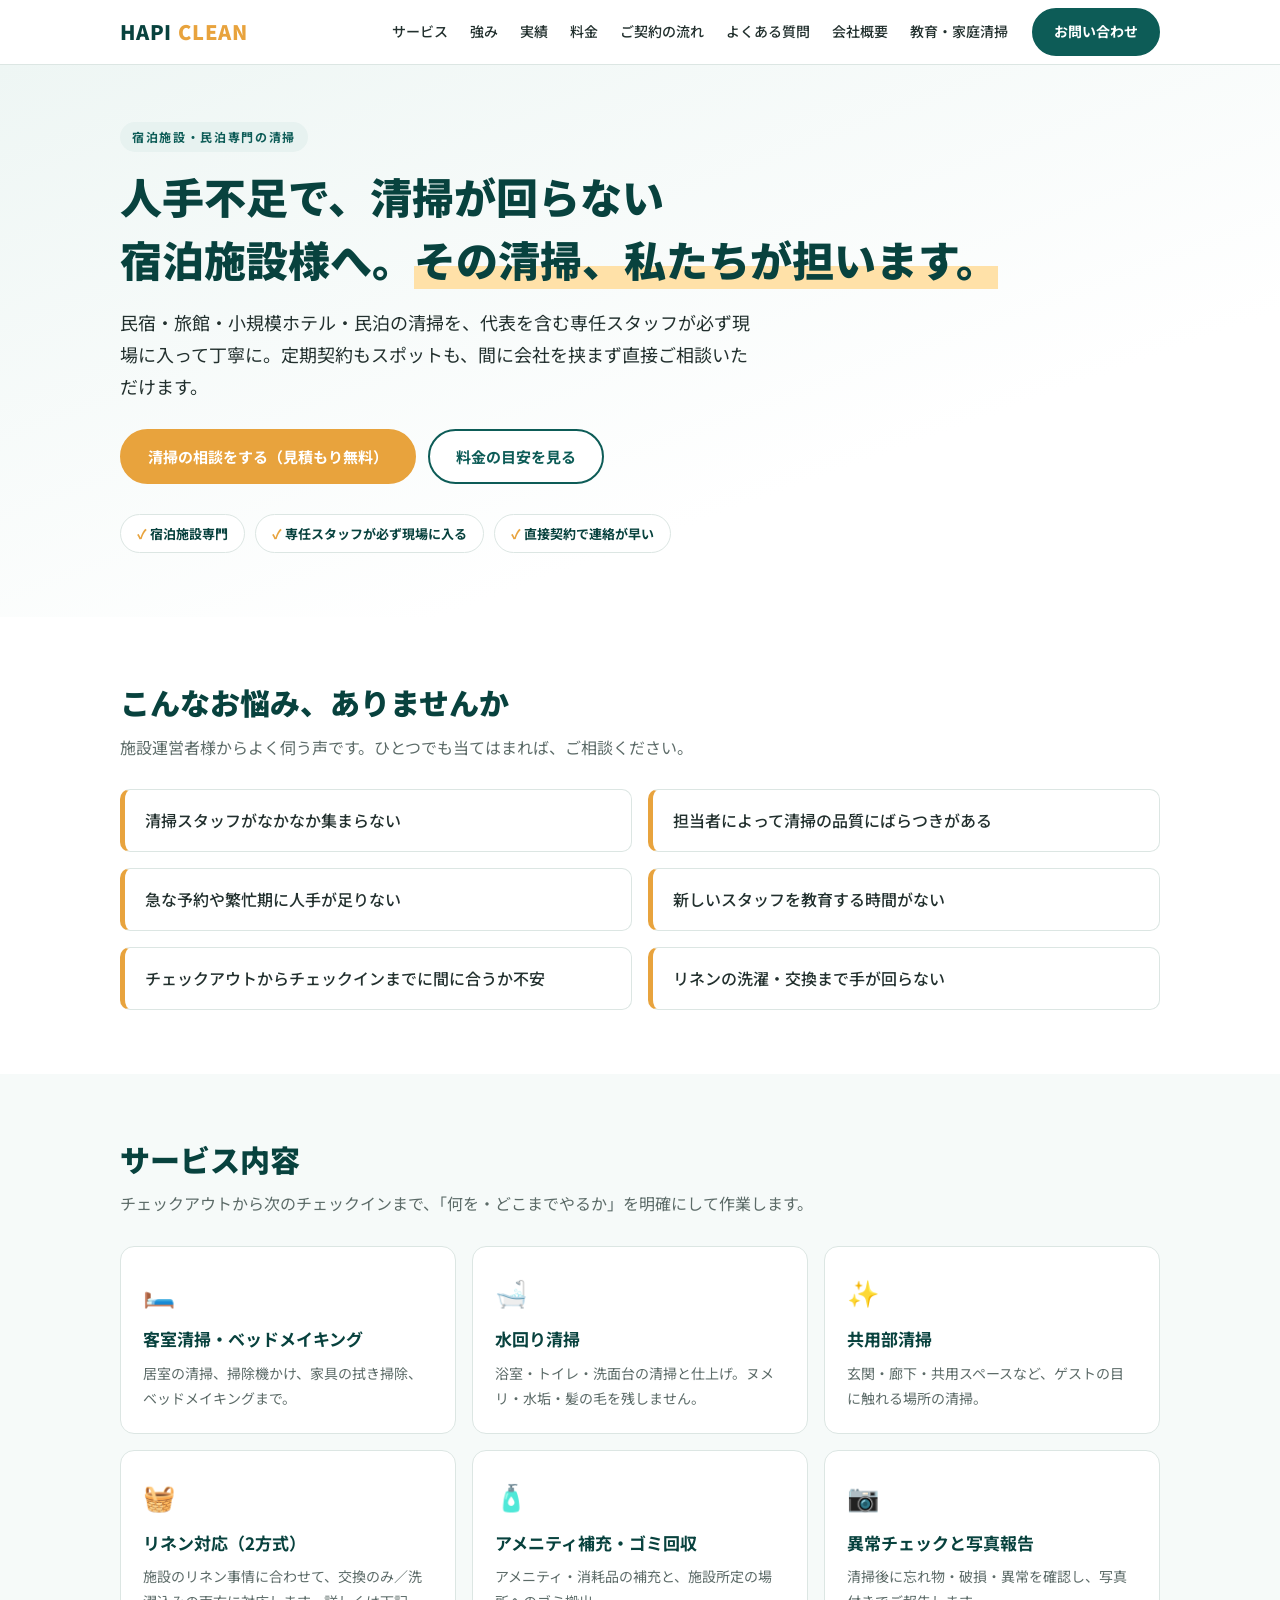
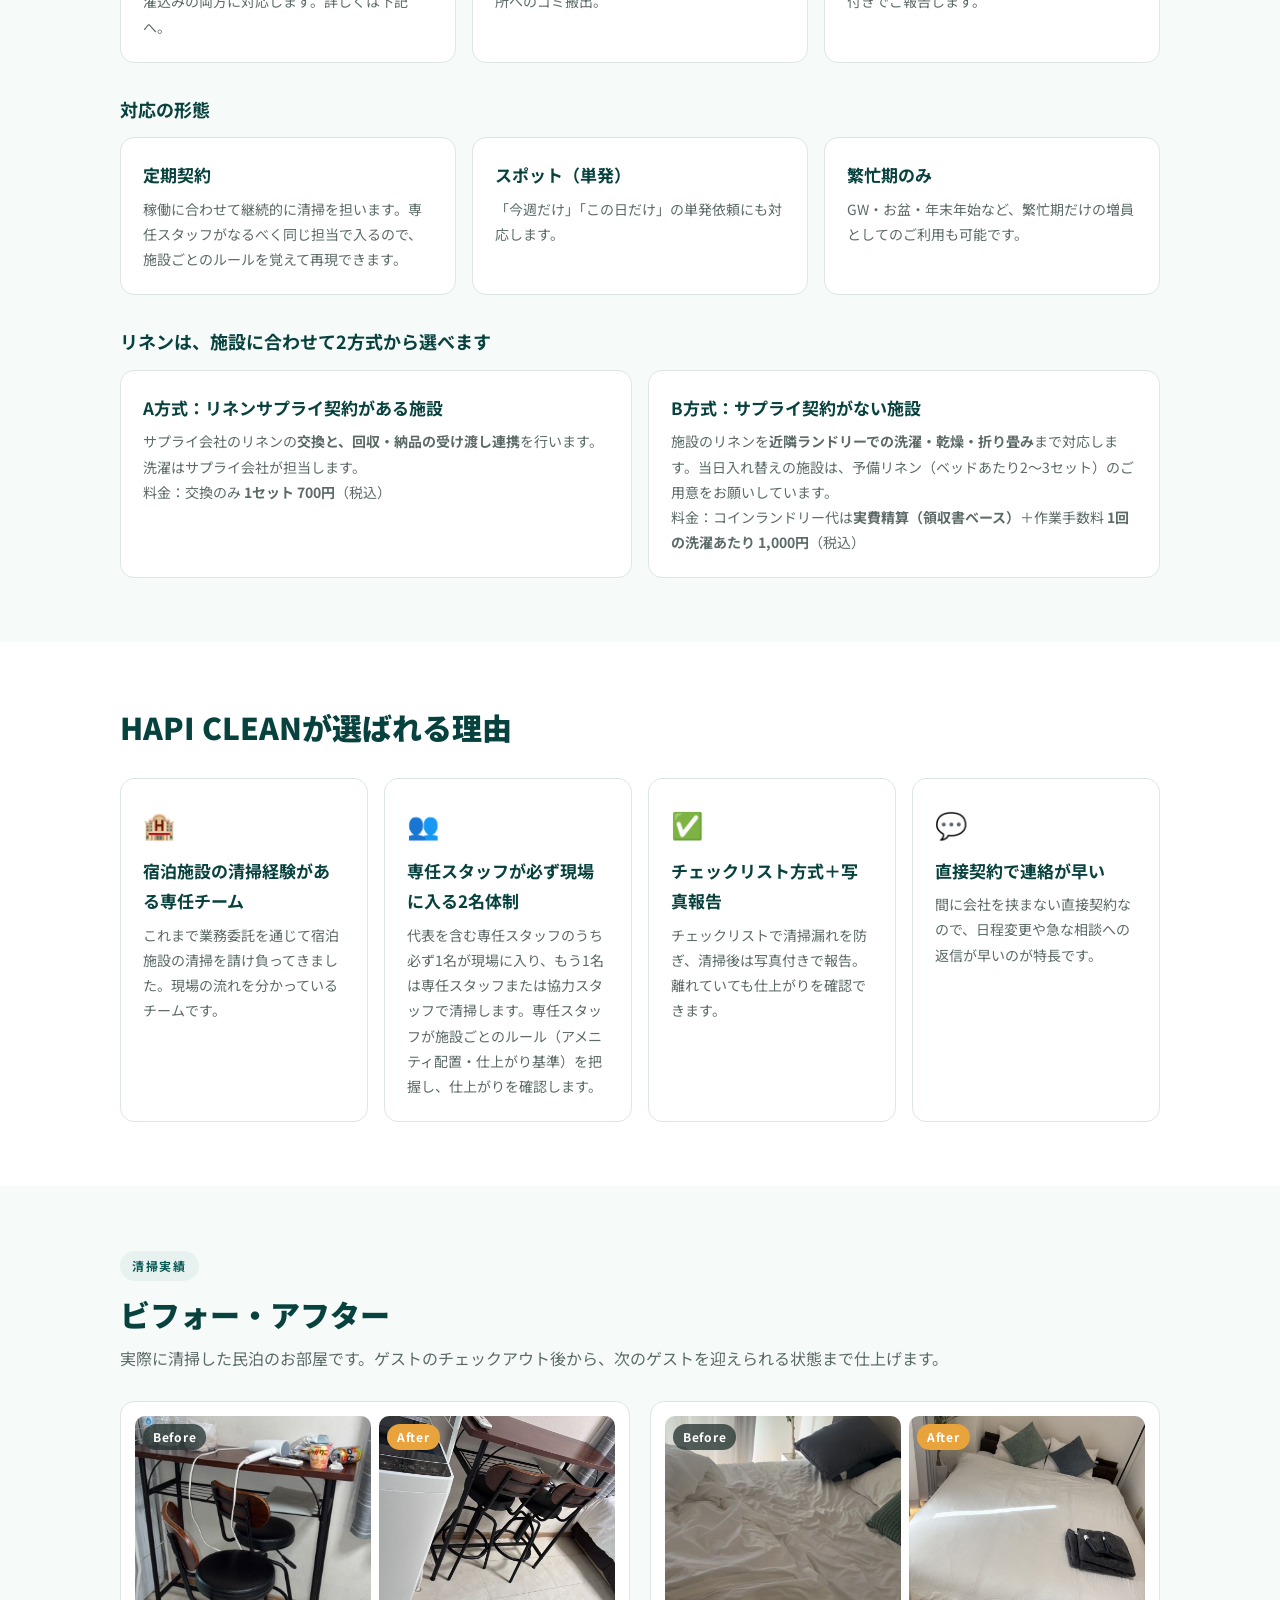
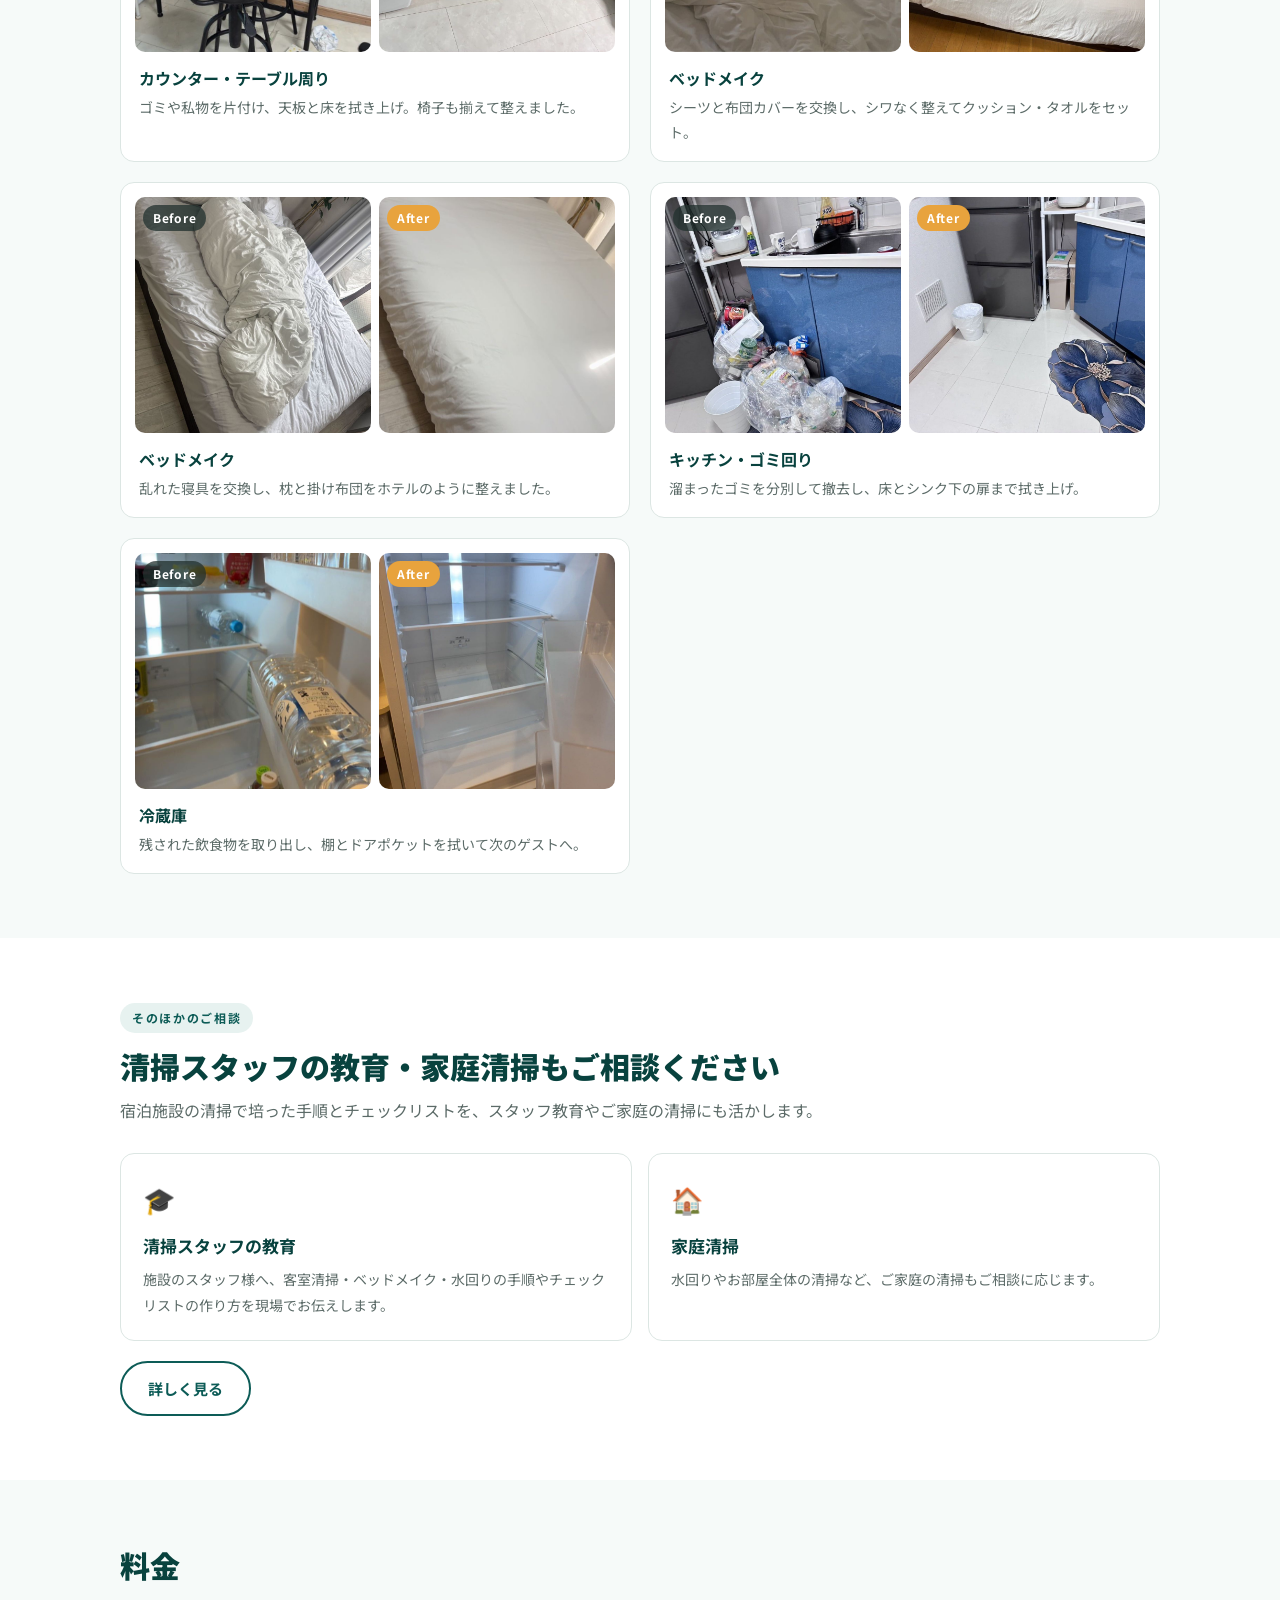
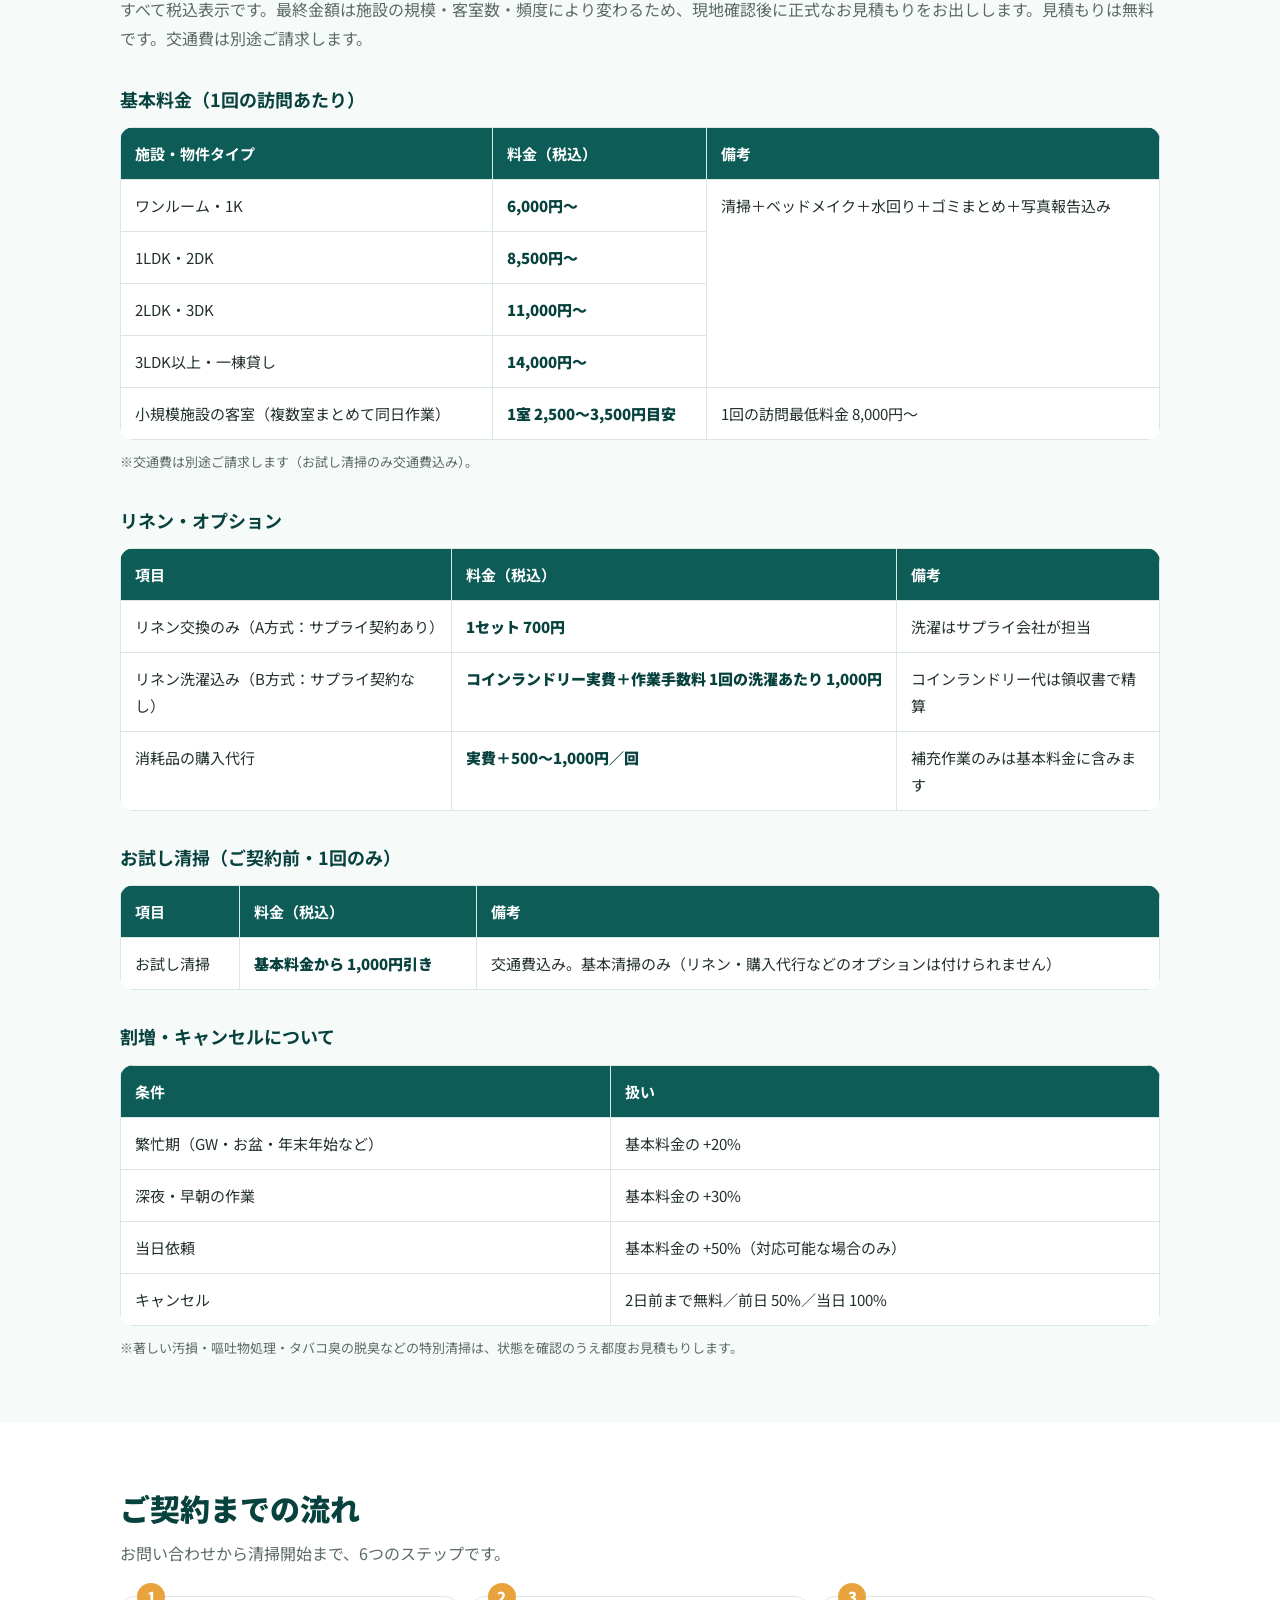
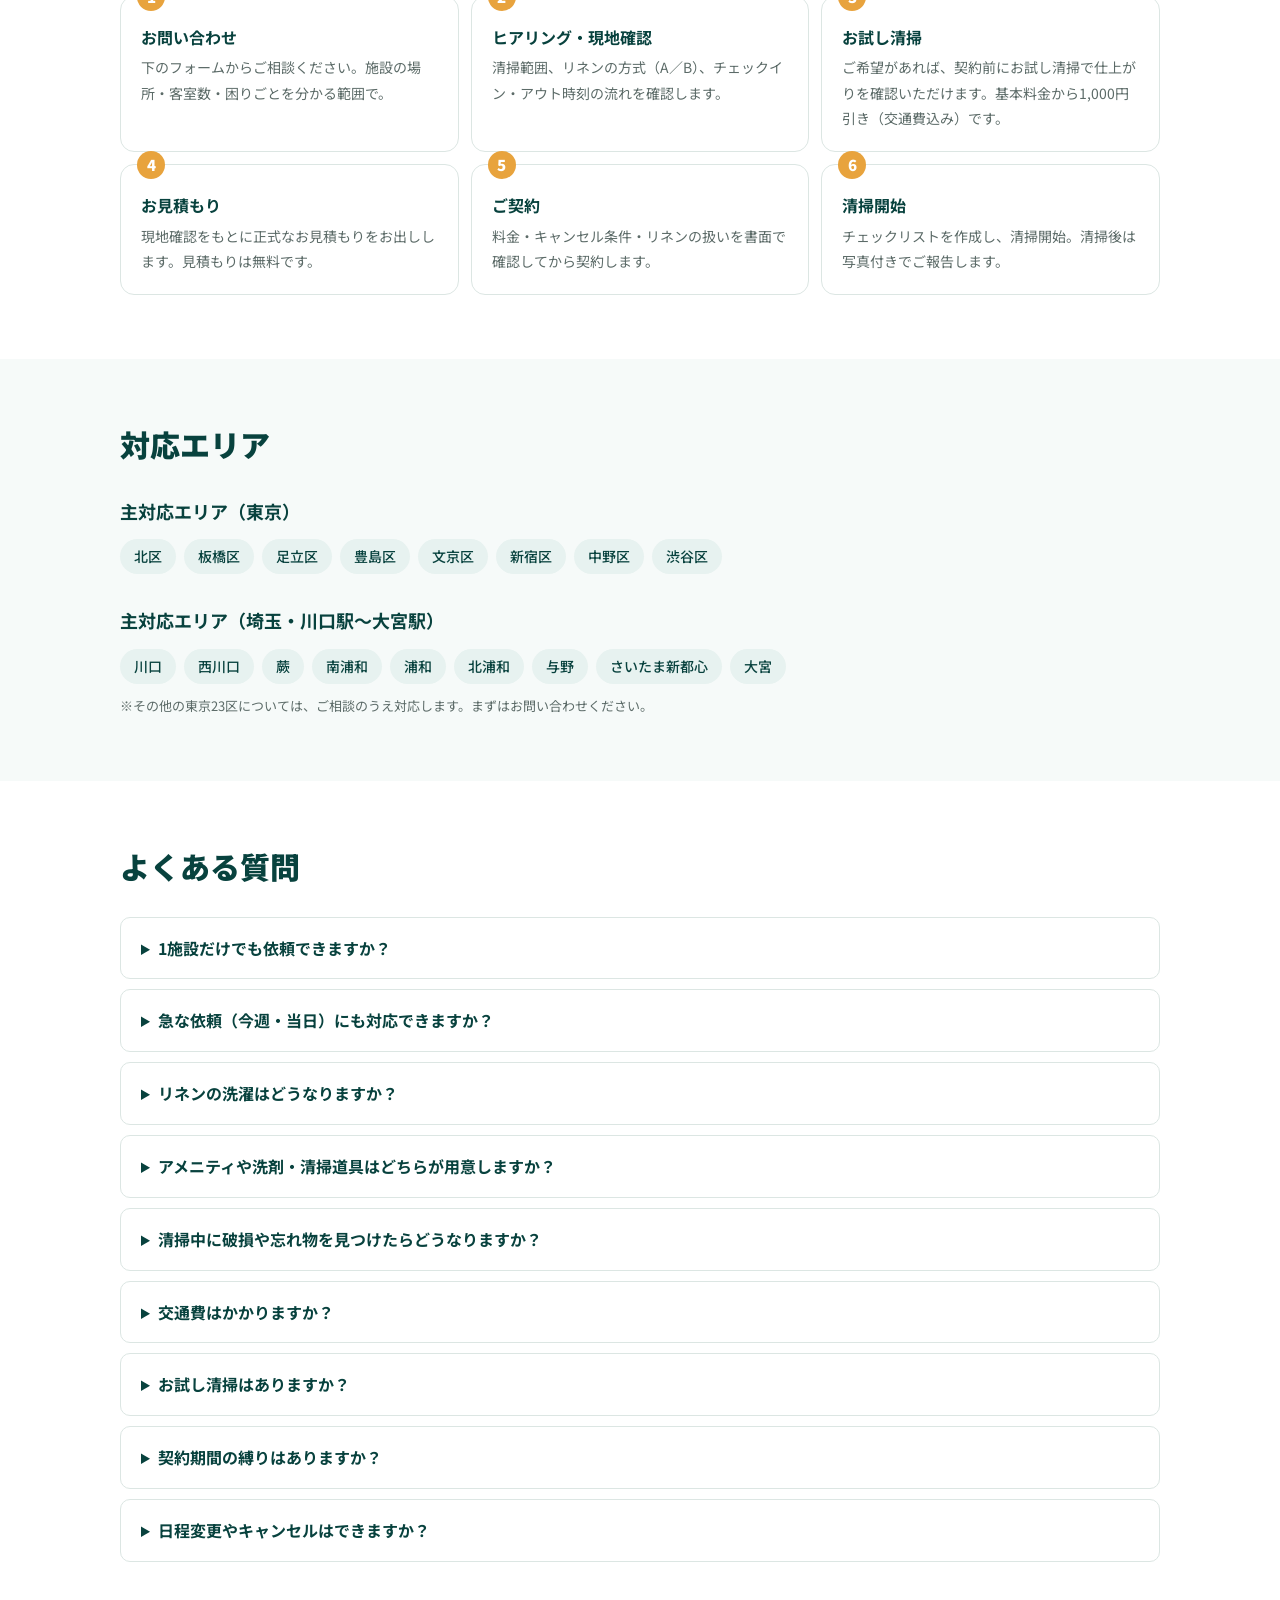
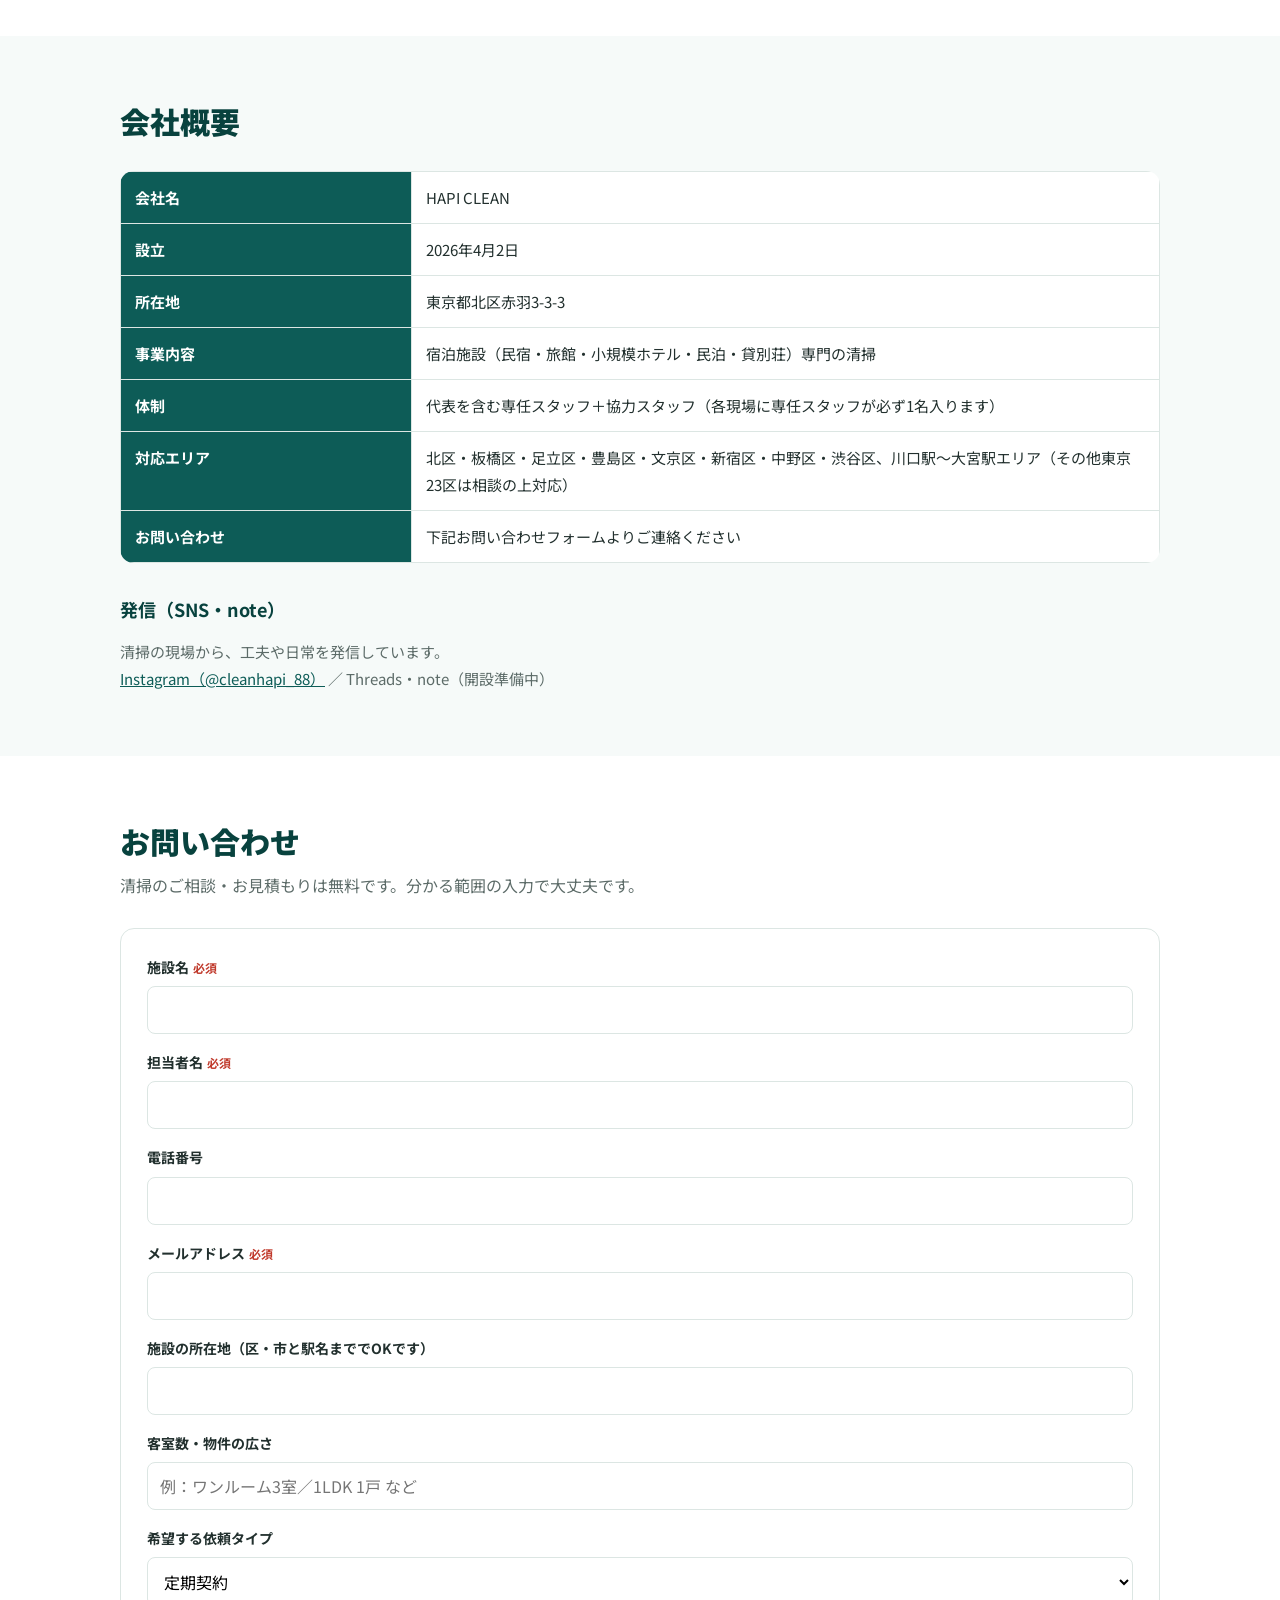
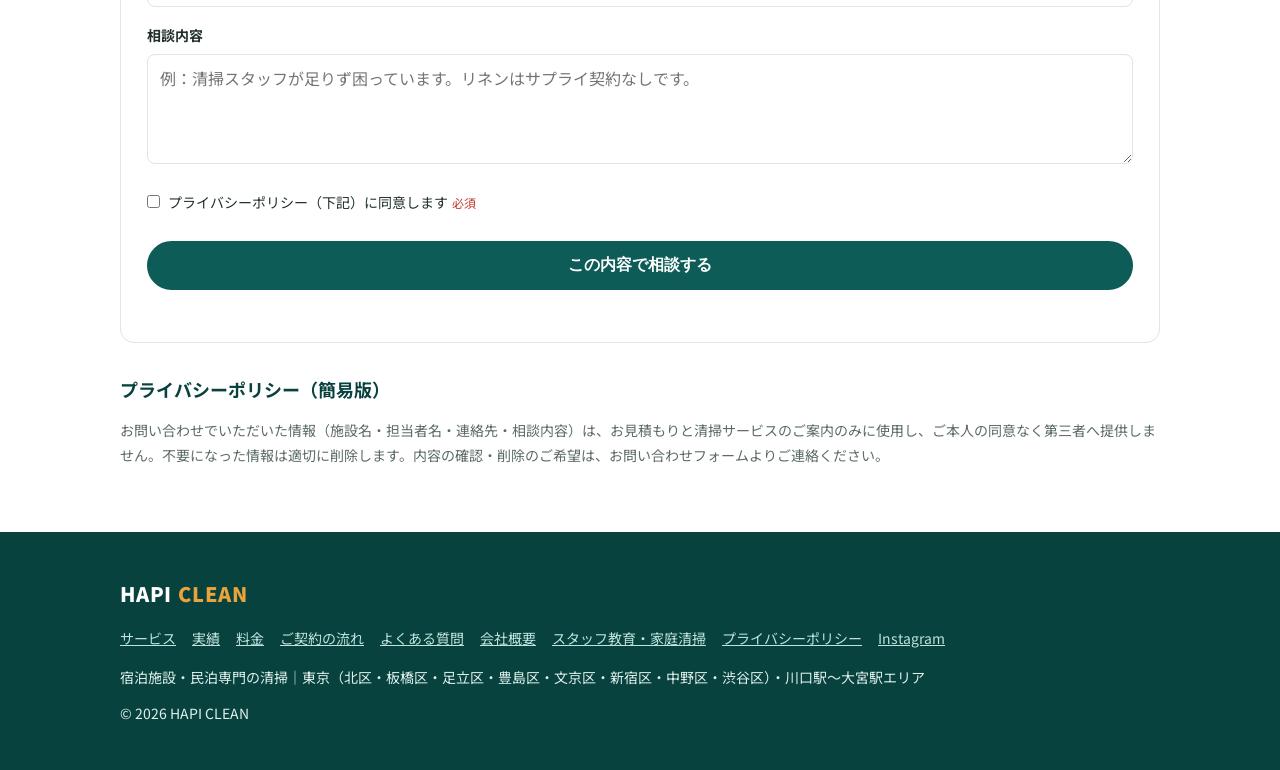
==== commit 091d444b: "お問い合わせフォームの送信待ちを改善（25秒タイムアウト・待ち表示・未有効化時の誤完了を修正） Co-Authored-By: Claude Opus 5.5 <noreply@anthropic.c" ====
--- a/index.html
+++ b/index.html
@@ -5,6 +5,7 @@
 <meta name="viewport" content="width=device-width, initial-scale=1.0">
 <title>HAPI CLEAN｜東京・川口〜大宮の宿泊施設・民泊専門清掃</title>
 <meta name="description" content="北区・板橋区・足立区・豊島区・文京区・新宿区・中野区・渋谷区と川口駅〜大宮駅エリアの宿泊施設・民泊専門清掃。代表を含む専任スタッフが必ず現場に入り、定期契約もスポットも直接ご相談いただけます。スタッフ教育・家庭清掃のご相談も可。見積もり無料。">
+<link rel="preconnect" href="https://formsubmit.co" crossorigin>
 <link rel="preconnect" href="https://fonts.googleapis.com">
 <link href="https://fonts.googleapis.com/css2?family=Noto+Sans+JP:wght@400;500;700;900&display=swap" rel="stylesheet">
 <link rel="stylesheet" href="css/style.css">
@@ -337,6 +338,7 @@
       <label class="check"><input type="checkbox" id="agree" required><span>プライバシーポリシー（下記）に同意します<span class="req">必須</span></span></label>
       <input type="text" name="_honey" style="display:none" tabindex="-1" autocomplete="off">
       <button class="btn" type="submit">この内容で相談する</button>
+      <p id="inq-status" class="form-status" role="status" aria-live="polite"></p>
     </form>
     <div id="thanks">ありがとうございます。内容を受け付けました。<br>担当より折り返しご連絡します。</div>
 
--- a/css/style.css
+++ b/css/style.css
@@ -80,6 +80,11 @@
 .check{display:flex;gap:8px;align-items:flex-start;font-weight:400;font-size:14px;margin-top:18px}
 .check input{margin-top:5px}
 form .btn{margin-top:20px;width:100%;text-align:center;cursor:pointer;font-size:16px}
+.form-status{margin:12px 0 0;font-size:14px;color:var(--gray);text-align:center;min-height:1em}
+.form-status.error{color:#c0392b;font-weight:700}
+form .btn.sending{opacity:.85;cursor:wait}
+form .btn.sending::before{content:"";display:inline-block;width:14px;height:14px;margin-right:8px;vertical-align:-2px;border:2px solid rgba(255,255,255,.5);border-top-color:#fff;border-radius:50%;animation:spin .8s linear infinite}
+@keyframes spin{to{transform:rotate(360deg)}}
 #thanks{display:none;background:var(--teal-light);border-radius:var(--radius);padding:26px;text-align:center;font-weight:700;color:var(--teal-dark)}
 /* footer */
 footer{background:var(--teal-dark);color:#dff0ed;padding:44px 0 110px;font-size:14px}
